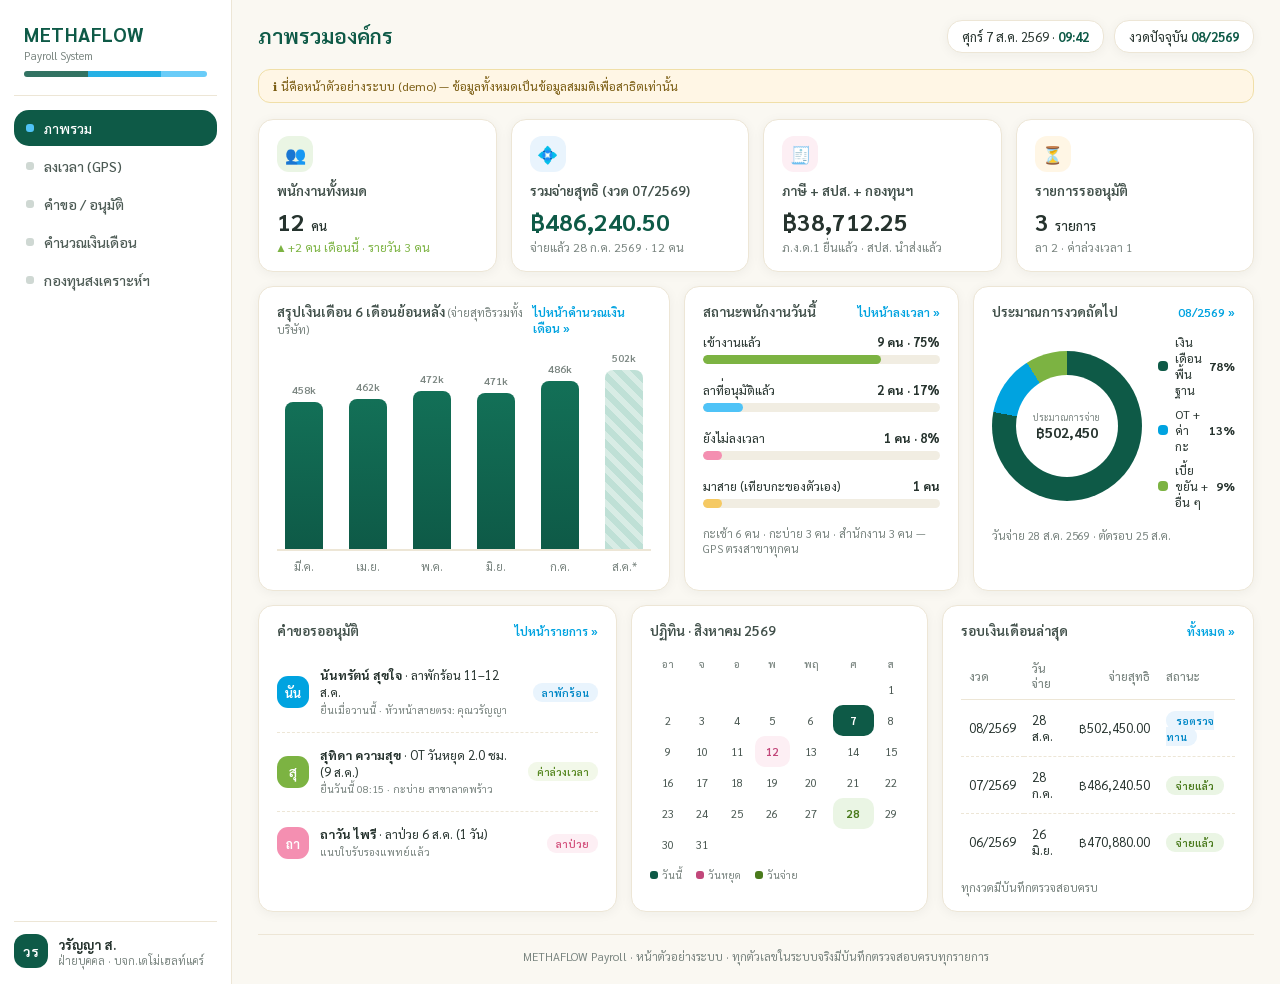
==== demo/index.html @ 71de3569 "Initial commit: website" ====
<!DOCTYPE html>
<html lang="th">
<head>
<meta charset="UTF-8">
<meta name="viewport" content="width=device-width, initial-scale=1">
<title>METHAFLOW — ภาพรวมองค์กร</title>
<meta name="robots" content="noindex">
<link rel="preconnect" href="https://fonts.googleapis.com">
<link rel="preconnect" href="https://fonts.gstatic.com" crossorigin>
<link href="https://fonts.googleapis.com/css2?family=Sarabun:wght@300;400;500;600;700&display=swap" rel="stylesheet">
<link rel="stylesheet" href="assets/app.css">
</head>
<body>
<div class="app">
    <aside class="side">
      <div class="logo"><b>METHAFLOW</b><span>Payroll System</span><div class="wave"></div></div>
      <nav class="menu">
        <a href="index.html" class="on"><span class="dot"></span>ภาพรวม</a>
        <a href="timeclock.html"><span class="dot"></span>ลงเวลา (GPS)</a>
        <a href="approvals.html"><span class="dot"></span>คำขอ / อนุมัติ</a>
        <a href="payroll.html"><span class="dot"></span>คำนวณเงินเดือน</a>
        <a href="ewf.html"><span class="dot"></span>กองทุนสงเคราะห์ฯ</a>
      </nav>
      <div class="me">
        <div class="av">วร</div>
        <div><b style="font-size:13px">วรัญญา ส.</b><small>ฝ่ายบุคคล · บจก.เดโม่เฮลท์แคร์</small></div>
      </div>
    </aside>
  <main class="main">
    <header class="top">
      <div><h1>ภาพรวมองค์กร</h1></div>
      <div class="right"><div class="chip">ศุกร์ 7 ส.ค. 2569 · <b>09:42</b></div><div class="chip">งวดปัจจุบัน <b>08/2569</b></div></div>
    </header>
    <div class="demo-note">ℹ️ นี่คือหน้าตัวอย่างระบบ (demo) — ข้อมูลทั้งหมดเป็นข้อมูลสมมติเพื่อสาธิตเท่านั้น</div>
    <section class="grid">
      <div class="card kpi"><div class="ico" style="background:#EAF5E4">👥</div><h3>พนักงานทั้งหมด</h3><div class="v">12 <span style="font-size:13px;font-weight:500">คน</span></div><div class="d up">▲ +2 คน เดือนนี้ · รายวัน 3 คน</div></div>
      <div class="card kpi"><div class="ico" style="background:#E9F4FD">💠</div><h3>รวมจ่ายสุทธิ (งวด 07/2569)</h3><div class="v" style="color:var(--green)">฿486,240.50</div><div class="d dim">จ่ายแล้ว 28 ก.ค. 2569 · 12 คน</div></div>
      <div class="card kpi"><div class="ico" style="background:#FDEFF4">🧾</div><h3>ภาษี + สปส. + กองทุนฯ</h3><div class="v">฿38,712.25</div><div class="d dim">ภ.ง.ด.1 ยื่นแล้ว · สปส. นำส่งแล้ว</div></div>
      <div class="card kpi"><div class="ico" style="background:#FFF6E5">⏳</div><h3>รายการรออนุมัติ</h3><div class="v">3 <span style="font-size:13px;font-weight:500">รายการ</span></div><div class="d dim">ลา 2 · ค่าล่วงเวลา 1</div></div>
    </section>

    <section class="row2">
      <div class="card">
        <div class="hd"><h3>สรุปเงินเดือน 6 เดือนย้อนหลัง <span class="sub">(จ่ายสุทธิรวมทั้งบริษัท)</span></h3><a href="payroll.html">ไปหน้าคำนวณเงินเดือน »</a></div>
        <div class="bars">
          <div class="bar"><span>458k</span><i style="height:74%"></i></div>
          <div class="bar"><span>462k</span><i style="height:76%"></i></div>
          <div class="bar"><span>472k</span><i style="height:80%"></i></div>
          <div class="bar"><span>471k</span><i style="height:79%"></i></div>
          <div class="bar"><span>486k</span><i style="height:85%"></i></div>
          <div class="bar est"><span>502k</span><i style="height:92%"></i></div>
        </div>
        <div class="xlab"><span>มี.ค.</span><span>เม.ย.</span><span>พ.ค.</span><span>มิ.ย.</span><span>ก.ค.</span><span>ส.ค.*</span></div>
      </div>
      <div class="card">
        <div class="hd"><h3>สถานะพนักงานวันนี้</h3><a href="timeclock.html">ไปหน้าลงเวลา »</a></div>
        <div class="stat"><div class="t"><span>เข้างานแล้ว</span><b>9 คน · 75%</b></div><div class="track"><i style="width:75%;background:var(--grass)"></i></div></div>
        <div class="stat"><div class="t"><span>ลาที่อนุมัติแล้ว</span><b>2 คน · 17%</b></div><div class="track"><i style="width:17%;background:var(--sky)"></i></div></div>
        <div class="stat"><div class="t"><span>ยังไม่ลงเวลา</span><b>1 คน · 8%</b></div><div class="track"><i style="width:8%;background:var(--pink)"></i></div></div>
        <div class="stat"><div class="t"><span>มาสาย (เทียบกะของตัวเอง)</span><b>1 คน</b></div><div class="track"><i style="width:8%;background:var(--gold)"></i></div></div>
        <p class="sub" style="margin-top:10px">กะเช้า 6 คน · กะบ่าย 3 คน · สำนักงาน 3 คน — GPS ตรงสาขาทุกคน</p>
      </div>
      <div class="card">
        <div class="hd"><h3>ประมาณการงวดถัดไป</h3><a href="payroll.html">08/2569 »</a></div>
        <div class="donutwrap">
          <div class="donut"><b><small>ประมาณการจ่าย</small>฿502,450</b></div>
          <ul class="lg">
            <li><span><i class="sw" style="background:var(--green)"></i>เงินเดือนพื้นฐาน</span><b>78%</b></li>
            <li><span><i class="sw" style="background:var(--blue)"></i>OT + ค่ากะ</span><b>13%</b></li>
            <li><span><i class="sw" style="background:var(--grass)"></i>เบี้ยขยัน + อื่น ๆ</span><b>9%</b></li>
          </ul>
        </div>
        <p class="sub" style="margin-top:10px">วันจ่าย 28 ส.ค. 2569 · ตัดรอบ 25 ส.ค.</p>
      </div>
    </section>

    <section class="row3">
      <div class="card">
        <div class="hd"><h3>คำขอรออนุมัติ</h3><a href="approvals.html">ไปหน้ารายการ »</a></div>
        <div class="req"><div class="av" style="background:var(--blue)">นัน</div><p><b>นันทรัตน์ สุขใจ</b> · ลาพักร้อน 11–12 ส.ค.<br><small>ยื่นเมื่อวานนี้ · หัวหน้าสายตรง: คุณวรัญญา</small></p><span class="tag leave">ลาพักร้อน</span></div>
        <div class="req"><div class="av" style="background:var(--grass)">สุ</div><p><b>สุทิดา ความสุข</b> · OT วันหยุด 2.0 ชม. (9 ส.ค.)<br><small>ยื่นวันนี้ 08:15 · กะบ่าย สาขาลาดพร้าว</small></p><span class="tag ot">ค่าล่วงเวลา</span></div>
        <div class="req"><div class="av" style="background:var(--pink)">ถา</div><p><b>ถาวัน ไพรี</b> · ลาป่วย 6 ส.ค. (1 วัน)<br><small>แนบใบรับรองแพทย์แล้ว</small></p><span class="tag sick">ลาป่วย</span></div>
      </div>
      <div class="card">
        <div class="hd"><h3>ปฏิทิน · สิงหาคม 2569</h3></div>
        <table class="cal">
          <tr><th>อา</th><th>จ</th><th>อ</th><th>พ</th><th>พฤ</th><th>ศ</th><th>ส</th></tr>
          <tr><td></td><td></td><td></td><td></td><td></td><td></td><td>1</td></tr>
          <tr><td>2</td><td>3</td><td>4</td><td>5</td><td>6</td><td class="today">7</td><td>8</td></tr>
          <tr><td>9</td><td>10</td><td>11</td><td class="hol">12</td><td>13</td><td>14</td><td>15</td></tr>
          <tr><td>16</td><td>17</td><td>18</td><td>19</td><td>20</td><td>21</td><td>22</td></tr>
          <tr><td>23</td><td>24</td><td>25</td><td>26</td><td>27</td><td class="pay">28</td><td>29</td></tr>
          <tr><td>30</td><td>31</td><td></td><td></td><td></td><td></td><td></td></tr>
        </table>
        <div class="keys"><span><i style="background:var(--green)"></i>วันนี้</span><span><i style="background:#c2477a"></i>วันหยุด</span><span><i style="background:#4a7a1c"></i>วันจ่าย</span></div>
      </div>
      <div class="card">
        <div class="hd"><h3>รอบเงินเดือนล่าสุด</h3><a href="payroll.html">ทั้งหมด »</a></div>
        <table class="tbl">
          <tr><th>งวด</th><th>วันจ่าย</th><th class="num">จ่ายสุทธิ</th><th>สถานะ</th></tr>
          <tr><td>08/2569</td><td>28 ส.ค.</td><td class="num">฿502,450.00</td><td><span class="bdg rev">รอตรวจทาน</span></td></tr>
          <tr><td>07/2569</td><td>28 ก.ค.</td><td class="num">฿486,240.50</td><td><span class="bdg paid">จ่ายแล้ว</span></td></tr>
          <tr><td>06/2569</td><td>26 มิ.ย.</td><td class="num">฿470,880.00</td><td><span class="bdg paid">จ่ายแล้ว</span></td></tr>
        </table>
        <p class="sub" style="margin-top:10px">ทุกงวดมีบันทึกตรวจสอบครบ</p>
      </div>
    </section>
    <div class="foot">METHAFLOW Payroll · หน้าตัวอย่างระบบ · ทุกตัวเลขในระบบจริงมีบันทึกตรวจสอบครบทุกรายการ</div>
  </main>
</div>
</body>
</html>
---- demo/assets/app.css ----
:root{
  --bg:#FAF8F2;--green:#0E5A47;--green2:#137057;--blue:#00A3E0;
  --grass:#7CB342;--sky:#4FC3F7;--pink:#F48FB1;--line:#EDE6D6;
  --ink:#26332E;--mut:#7A8580;--gold:#F5C963;
}
*{margin:0;padding:0;box-sizing:border-box}
body{background:var(--bg);font-family:'Sarabun',system-ui,sans-serif;color:var(--ink);font-size:14px}
a{color:inherit;text-decoration:none}
.app{display:flex;min-height:100vh}

/* Sidebar */
.side{width:232px;background:#fff;border-right:1px solid var(--line);display:flex;flex-direction:column;padding:22px 14px 16px;flex-shrink:0}
.logo{padding:0 10px 18px;border-bottom:1px solid var(--line);margin-bottom:14px}
.logo b{font-weight:700;font-size:19px;color:var(--green);letter-spacing:.5px}
.logo span{display:block;font-size:11px;color:var(--mut);margin-top:2px}
.logo .wave{height:6px;margin-top:8px;border-radius:6px;background:linear-gradient(90deg,var(--green) 0 35%,var(--blue) 35% 75%,var(--sky) 75%);opacity:.85}
.menu{list-style:none;flex:1}
.menu a{display:flex;align-items:center;gap:10px;padding:9px 12px;border-radius:15px;color:#4c5a54;margin-bottom:2px;font-weight:500;transition:background .2s}
.menu a:hover{background:#f9f9f9}
.menu a .dot{width:8px;height:8px;border-radius:3px;background:#cfd8d3;flex:none}
.menu a.on{background:var(--green);color:#fff}
.menu a.on .dot{background:var(--sky)}
.me{border-top:1px solid var(--line);padding-top:12px;display:flex;gap:10px;align-items:center}
.me .av{width:34px;height:34px;border-radius:12px;background:var(--green);color:#fff;display:flex;align-items:center;justify-content:center;font-weight:600}
.me small{color:var(--mut);display:block;font-size:11px}

/* Main */
.main{flex:1;padding:20px 26px;overflow-y:auto}
.top{display:flex;align-items:center;justify-content:space-between;margin-bottom:16px;flex-wrap:wrap;gap:10px}
.top h1{font-size:21px;font-weight:600;color:var(--green);margin-bottom:2px}
.top p{color:var(--mut);font-size:13px}
.top .right{display:flex;gap:10px;align-items:center;flex-wrap:wrap}
.chip{background:#fff;border:1px solid var(--line);border-radius:15px;padding:7px 14px;font-size:13px;box-shadow:0 2px 12px rgba(20,40,30,.05)}
.chip b{color:var(--green)}
.demo-note{background:#FFF6E5;border:1px solid #F0DFA8;color:#7a5c12;border-radius:12px;padding:8px 14px;font-size:12px;margin-bottom:16px}

/* Cards + grid */
.grid{display:grid;grid-template-columns:repeat(4,1fr);gap:14px}
.card{background:#fff;border:1px solid var(--line);border-radius:15px;box-shadow:0 2px 12px rgba(20,40,30,.05);padding:16px 18px}
.card h3{font-size:13.5px;font-weight:600;color:#41504a;margin-bottom:2px}
.card .sub{font-size:11.5px;color:var(--mut);font-weight:400}
.kpi .ico{width:36px;height:36px;border-radius:12px;display:flex;align-items:center;justify-content:center;font-size:17px;margin-bottom:10px}
.kpi .v{font-size:24px;font-weight:700;margin:6px 0 2px}
.kpi .d{font-size:12px}
.up{color:var(--grass)}.dim{color:var(--mut)}
.hd{display:flex;justify-content:space-between;align-items:baseline;margin-bottom:12px}
.hd a{color:var(--blue);font-size:12px;font-weight:600}
.hd a:hover{text-decoration:underline}
.row2{display:grid;grid-template-columns:1.5fr 1fr 1fr;gap:14px;margin-top:14px}
.row3{display:grid;grid-template-columns:1.15fr .95fr 1fr;gap:14px;margin-top:14px}

/* bars */
.bars{display:flex;align-items:flex-end;gap:26px;height:200px;padding:0 8px;border-bottom:2px solid var(--line)}
.bar{flex:1;display:flex;flex-direction:column;align-items:center;gap:6px;height:100%;justify-content:flex-end}
.bar i{display:block;width:100%;max-width:44px;border-radius:8px 8px 0 0;background:linear-gradient(180deg,var(--green2),var(--green))}
.bar.est i{background:repeating-linear-gradient(45deg,#bfe0d6 0 6px,#d8ece5 6px 12px)}
.bar span{font-size:10.5px;color:var(--mut);font-weight:600}
.xlab{display:flex;gap:26px;padding:8px 8px 0}
.xlab span{flex:1;text-align:center;font-size:11.5px;color:var(--mut)}

/* status bars */
.stat{margin-bottom:18px}
.stat .t{display:flex;justify-content:space-between;font-size:12.5px;margin-bottom:5px}
.track{height:9px;border-radius:6px;background:#F1EDE2;overflow:hidden}
.track i{display:block;height:100%;border-radius:6px}

/* donut */
.donutwrap{display:flex;gap:16px;align-items:center}
.donut{width:150px;height:150px;border-radius:50%;flex:none;position:relative;background:conic-gradient(var(--green) 0 78%,var(--blue) 78% 91%,var(--grass) 91% 100%)}
.donut::after{content:"";position:absolute;inset:24px;border-radius:50%;background:#fff}
.donut b{position:absolute;inset:0;display:flex;flex-direction:column;align-items:center;justify-content:center;z-index:1;font-size:14px;font-weight:700}
.donut b small{font-size:9.5px;color:var(--mut);font-weight:400}
.lg{list-style:none;font-size:12px;flex:1}
.lg li{display:flex;align-items:center;gap:7px;margin-bottom:8px;justify-content:space-between}
.lg li>span{display:flex;align-items:center;gap:7px}
.lg .sw{width:10px;height:10px;border-radius:4px;flex:none}

/* requests */
.req{display:flex;gap:11px;align-items:center;padding:14px 0;border-bottom:1px dashed var(--line)}
.req:last-child{border:none;padding-bottom:0}
.req .av{width:32px;height:32px;border-radius:11px;color:#fff;display:flex;align-items:center;justify-content:center;font-weight:600;font-size:13px;flex:none}
.req p{font-size:12.5px;line-height:1.35;flex:1}
.req small{color:var(--mut)}
.tag{font-size:10.5px;padding:3px 9px;border-radius:9px;font-weight:600;white-space:nowrap}
.tag.leave{background:#E9F4FD;color:#0288c7}.tag.ot{background:#F2F8E9;color:#5a8a25}.tag.sick{background:#FDEFF4;color:#d4547f}
.btn{border:none;border-radius:11px;padding:6px 14px;font-family:inherit;font-size:12px;font-weight:600;cursor:pointer}
.btn.ok{background:var(--green);color:#fff}
.btn.no{background:#fff;border:1px solid var(--line);color:var(--mut)}

/* calendar */
.cal{width:100%;border-collapse:collapse;text-align:center;font-size:11.5px}
.cal th{color:var(--mut);font-weight:500;padding:4px 0;font-size:10.5px}
.cal td{padding:8px 0;color:#4c5a54}
.cal .today{background:var(--green);color:#fff;border-radius:10px;font-weight:700}
.cal .pay{background:#EAF5E4;color:#4a7a1c;border-radius:10px;font-weight:700}
.cal .hol{background:#FDEFF4;color:#c2477a;border-radius:10px;font-weight:600}
.keys{display:flex;gap:14px;margin-top:8px;font-size:10.5px;color:var(--mut)}
.keys i{width:8px;height:8px;border-radius:3px;display:inline-block;margin-right:4px}

/* table */
.tbl{width:100%;border-collapse:collapse;font-size:12.5px}
.tbl th{text-align:left;color:var(--mut);font-weight:500;font-size:11.5px;padding:8px;border-bottom:1px solid var(--line)}
.tbl td{padding:12px 8px;border-bottom:1px dashed var(--line)}
.tbl tr:last-child td{border:none}
.tbl .num{text-align:right;font-variant-numeric:tabular-nums}
.bdg{font-size:10.5px;padding:3px 10px;border-radius:9px;font-weight:600}
.bdg.paid{background:#EAF5E4;color:#4a7a1c}.bdg.rev{background:#E9F4FD;color:#0288c7}.bdg.new{background:#FFF6E5;color:#9a7414}
.pill{display:inline-block;font-size:10.5px;padding:2px 8px;border-radius:8px;background:#EAF5E4;color:#4a7a1c;font-weight:600}
.pill.b{background:#E9F4FD;color:#0288c7}

/* geo/time */
.emp{display:flex;align-items:center;gap:11px;padding:12px 0;border-bottom:1px dashed var(--line)}
.emp:last-child{border:none}
.emp .av{width:34px;height:34px;border-radius:11px;background:var(--green);color:#fff;display:flex;align-items:center;justify-content:center;font-weight:600;font-size:13px;flex:none}
.emp .who{flex:1}
.emp .who small{color:var(--mut);font-size:11px}
.dotm{width:8px;height:8px;border-radius:50%;display:inline-block;margin-right:5px}

.foot{margin-top:22px;padding-top:14px;border-top:1px solid var(--line);color:var(--mut);font-size:11.5px;text-align:center}

@media(max-width:1100px){.grid{grid-template-columns:repeat(2,1fr)}.row2,.row3{grid-template-columns:1fr}}
@media(max-width:720px){.side{display:none}}
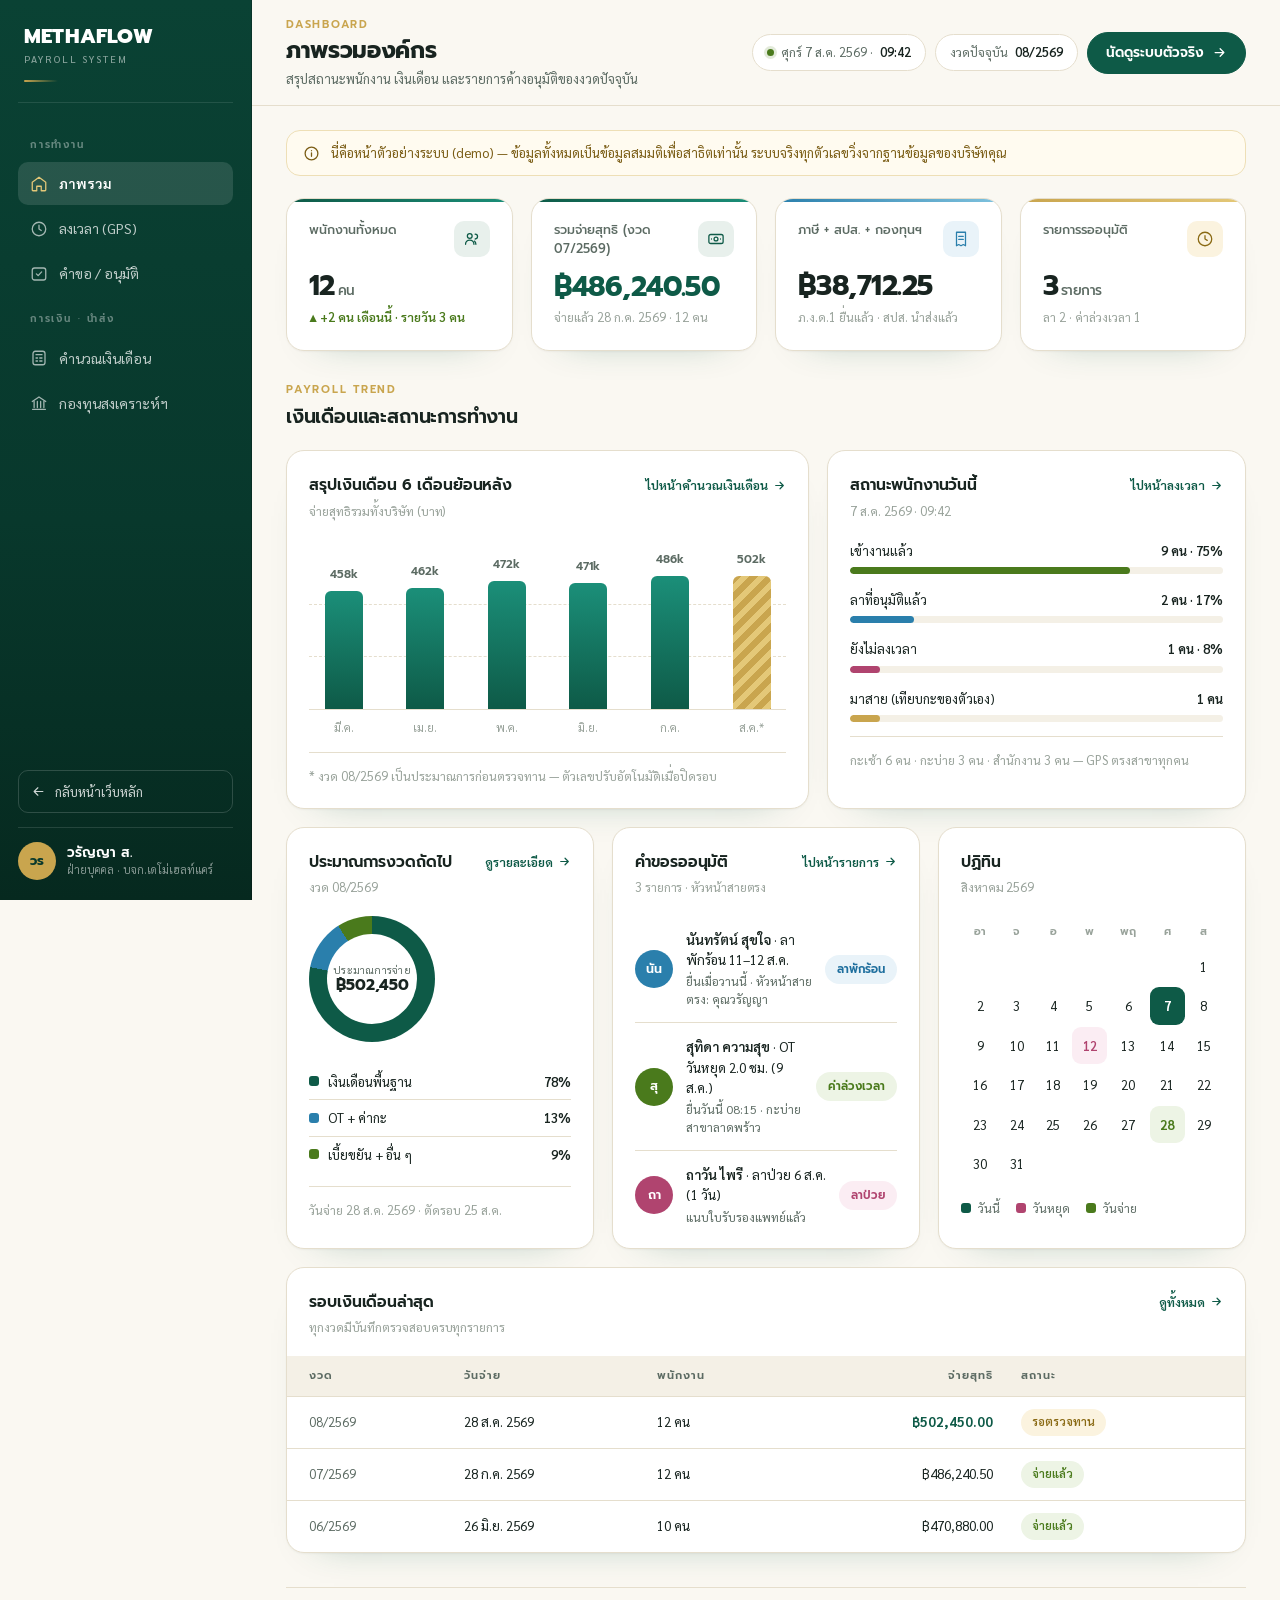
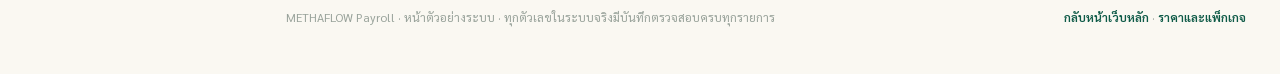
==== commit 0ccfc494: "fix mobile nav and demo css" ====
--- a/demo/index.html
+++ b/demo/index.html
@@ -5,108 +5,207 @@
 <meta name="viewport" content="width=device-width, initial-scale=1">
 <title>METHAFLOW — ภาพรวมองค์กร</title>
 <meta name="robots" content="noindex">
-<link rel="preconnect" href="https://fonts.googleapis.com">
-<link rel="preconnect" href="https://fonts.gstatic.com" crossorigin>
-<link href="https://fonts.googleapis.com/css2?family=Sarabun:wght@300;400;500;600;700&display=swap" rel="stylesheet">
+<meta name="theme-color" content="#08382C">
+
+
 <link rel="stylesheet" href="assets/app.css">
 </head>
 <body>
 <div class="app">
-    <aside class="side">
-      <div class="logo"><b>METHAFLOW</b><span>Payroll System</span><div class="wave"></div></div>
-      <nav class="menu">
-        <a href="index.html" class="on"><span class="dot"></span>ภาพรวม</a>
-        <a href="timeclock.html"><span class="dot"></span>ลงเวลา (GPS)</a>
-        <a href="approvals.html"><span class="dot"></span>คำขอ / อนุมัติ</a>
-        <a href="payroll.html"><span class="dot"></span>คำนวณเงินเดือน</a>
-        <a href="ewf.html"><span class="dot"></span>กองทุนสงเคราะห์ฯ</a>
-      </nav>
+
+  <!-- ===== sidebar ===== -->
+  <aside class="side">
+    <a class="logo" href="../index.html"><b>METHAFLOW</b><span>Payroll System</span><div class="wave"></div></a>
+    <nav class="menu">
+      <div class="grp">การทำงาน</div>
+      <a href="index.html" class="on" aria-current="page">
+        <svg viewBox="0 0 24 24"><path d="M3 9.6 12 3l9 6.6V20a1 1 0 0 1-1 1h-5v-6H9v6H4a1 1 0 0 1-1-1z"/></svg>ภาพรวม</a>
+      <a href="timeclock.html">
+        <svg viewBox="0 0 24 24"><circle cx="12" cy="12" r="9"/><path d="M12 7v5l3 2"/></svg>ลงเวลา (GPS)</a>
+      <a href="approvals.html">
+        <svg viewBox="0 0 24 24"><rect x="3" y="4" width="18" height="16" rx="3"/><path d="M8.5 11.8l2.4 2.4 4.6-5"/></svg>คำขอ / อนุมัติ</a>
+      <div class="grp">การเงิน · นำส่ง</div>
+      <a href="payroll.html">
+        <svg viewBox="0 0 24 24"><rect x="4" y="3" width="16" height="18" rx="3"/><path d="M8 7.5h8M8 12h2m3 0h3M8 16h2m3 0h3"/></svg>คำนวณเงินเดือน</a>
+      <a href="ewf.html">
+        <svg viewBox="0 0 24 24"><path d="M3 10 12 4l9 6"/><path d="M5.5 10v8m4.3-8v8m4.4-8v8m4.3-8v8"/><path d="M3.5 20.5h17"/></svg>กองทุนสงเคราะห์ฯ</a>
+    </nav>
+    <div class="side-foot">
+      <a class="back" href="../index.html">
+        <svg viewBox="0 0 24 24"><path d="M19 12H5M11 6l-6 6 6 6"/></svg><span>กลับหน้าเว็บหลัก</span></a>
       <div class="me">
         <div class="av">วร</div>
-        <div><b style="font-size:13px">วรัญญา ส.</b><small>ฝ่ายบุคคล · บจก.เดโม่เฮลท์แคร์</small></div>
-      </div>
-    </aside>
-  <main class="main">
+        <div class="who"><b>วรัญญา ส.</b><small>ฝ่ายบุคคล · บจก.เดโม่เฮลท์แคร์</small></div>
+      </div>
+    </div>
+  </aside>
+
+  <!-- ===== main ===== -->
+  <div class="main">
     <header class="top">
-      <div><h1>ภาพรวมองค์กร</h1></div>
-      <div class="right"><div class="chip">ศุกร์ 7 ส.ค. 2569 · <b>09:42</b></div><div class="chip">งวดปัจจุบัน <b>08/2569</b></div></div>
+      <div class="top-in">
+        <div>
+          <div class="crumb">Dashboard</div>
+          <h1>ภาพรวมองค์กร</h1>
+          <p class="lede">สรุปสถานะพนักงาน เงินเดือน และรายการค้างอนุมัติของงวดปัจจุบัน</p>
+        </div>
+        <div class="right">
+          <div class="chip"><span class="live"></span>ศุกร์ 7 ส.ค. 2569 · <b>09:42</b></div>
+          <div class="chip">งวดปัจจุบัน <b>08/2569</b></div>
+          <a class="btn-cta" href="https://cal.com/methaflow/30min" target="_blank" rel="noopener">
+            นัดดูระบบตัวจริง<svg viewBox="0 0 24 24"><path d="M5 12h14M13 6l6 6-6 6"/></svg></a>
+        </div>
+      </div>
     </header>
-    <div class="demo-note">ℹ️ นี่คือหน้าตัวอย่างระบบ (demo) — ข้อมูลทั้งหมดเป็นข้อมูลสมมติเพื่อสาธิตเท่านั้น</div>
-    <section class="grid">
-      <div class="card kpi"><div class="ico" style="background:#EAF5E4">👥</div><h3>พนักงานทั้งหมด</h3><div class="v">12 <span style="font-size:13px;font-weight:500">คน</span></div><div class="d up">▲ +2 คน เดือนนี้ · รายวัน 3 คน</div></div>
-      <div class="card kpi"><div class="ico" style="background:#E9F4FD">💠</div><h3>รวมจ่ายสุทธิ (งวด 07/2569)</h3><div class="v" style="color:var(--green)">฿486,240.50</div><div class="d dim">จ่ายแล้ว 28 ก.ค. 2569 · 12 คน</div></div>
-      <div class="card kpi"><div class="ico" style="background:#FDEFF4">🧾</div><h3>ภาษี + สปส. + กองทุนฯ</h3><div class="v">฿38,712.25</div><div class="d dim">ภ.ง.ด.1 ยื่นแล้ว · สปส. นำส่งแล้ว</div></div>
-      <div class="card kpi"><div class="ico" style="background:#FFF6E5">⏳</div><h3>รายการรออนุมัติ</h3><div class="v">3 <span style="font-size:13px;font-weight:500">รายการ</span></div><div class="d dim">ลา 2 · ค่าล่วงเวลา 1</div></div>
-    </section>
-
-    <section class="row2">
-      <div class="card">
-        <div class="hd"><h3>สรุปเงินเดือน 6 เดือนย้อนหลัง <span class="sub">(จ่ายสุทธิรวมทั้งบริษัท)</span></h3><a href="payroll.html">ไปหน้าคำนวณเงินเดือน »</a></div>
-        <div class="bars">
-          <div class="bar"><span>458k</span><i style="height:74%"></i></div>
-          <div class="bar"><span>462k</span><i style="height:76%"></i></div>
-          <div class="bar"><span>472k</span><i style="height:80%"></i></div>
-          <div class="bar"><span>471k</span><i style="height:79%"></i></div>
-          <div class="bar"><span>486k</span><i style="height:85%"></i></div>
-          <div class="bar est"><span>502k</span><i style="height:92%"></i></div>
-        </div>
-        <div class="xlab"><span>มี.ค.</span><span>เม.ย.</span><span>พ.ค.</span><span>มิ.ย.</span><span>ก.ค.</span><span>ส.ค.*</span></div>
-      </div>
-      <div class="card">
-        <div class="hd"><h3>สถานะพนักงานวันนี้</h3><a href="timeclock.html">ไปหน้าลงเวลา »</a></div>
-        <div class="stat"><div class="t"><span>เข้างานแล้ว</span><b>9 คน · 75%</b></div><div class="track"><i style="width:75%;background:var(--grass)"></i></div></div>
-        <div class="stat"><div class="t"><span>ลาที่อนุมัติแล้ว</span><b>2 คน · 17%</b></div><div class="track"><i style="width:17%;background:var(--sky)"></i></div></div>
-        <div class="stat"><div class="t"><span>ยังไม่ลงเวลา</span><b>1 คน · 8%</b></div><div class="track"><i style="width:8%;background:var(--pink)"></i></div></div>
-        <div class="stat"><div class="t"><span>มาสาย (เทียบกะของตัวเอง)</span><b>1 คน</b></div><div class="track"><i style="width:8%;background:var(--gold)"></i></div></div>
-        <p class="sub" style="margin-top:10px">กะเช้า 6 คน · กะบ่าย 3 คน · สำนักงาน 3 คน — GPS ตรงสาขาทุกคน</p>
-      </div>
-      <div class="card">
-        <div class="hd"><h3>ประมาณการงวดถัดไป</h3><a href="payroll.html">08/2569 »</a></div>
-        <div class="donutwrap">
-          <div class="donut"><b><small>ประมาณการจ่าย</small>฿502,450</b></div>
-          <ul class="lg">
-            <li><span><i class="sw" style="background:var(--green)"></i>เงินเดือนพื้นฐาน</span><b>78%</b></li>
-            <li><span><i class="sw" style="background:var(--blue)"></i>OT + ค่ากะ</span><b>13%</b></li>
-            <li><span><i class="sw" style="background:var(--grass)"></i>เบี้ยขยัน + อื่น ๆ</span><b>9%</b></li>
-          </ul>
-        </div>
-        <p class="sub" style="margin-top:10px">วันจ่าย 28 ส.ค. 2569 · ตัดรอบ 25 ส.ค.</p>
-      </div>
-    </section>
-
-    <section class="row3">
-      <div class="card">
-        <div class="hd"><h3>คำขอรออนุมัติ</h3><a href="approvals.html">ไปหน้ารายการ »</a></div>
-        <div class="req"><div class="av" style="background:var(--blue)">นัน</div><p><b>นันทรัตน์ สุขใจ</b> · ลาพักร้อน 11–12 ส.ค.<br><small>ยื่นเมื่อวานนี้ · หัวหน้าสายตรง: คุณวรัญญา</small></p><span class="tag leave">ลาพักร้อน</span></div>
-        <div class="req"><div class="av" style="background:var(--grass)">สุ</div><p><b>สุทิดา ความสุข</b> · OT วันหยุด 2.0 ชม. (9 ส.ค.)<br><small>ยื่นวันนี้ 08:15 · กะบ่าย สาขาลาดพร้าว</small></p><span class="tag ot">ค่าล่วงเวลา</span></div>
-        <div class="req"><div class="av" style="background:var(--pink)">ถา</div><p><b>ถาวัน ไพรี</b> · ลาป่วย 6 ส.ค. (1 วัน)<br><small>แนบใบรับรองแพทย์แล้ว</small></p><span class="tag sick">ลาป่วย</span></div>
-      </div>
-      <div class="card">
-        <div class="hd"><h3>ปฏิทิน · สิงหาคม 2569</h3></div>
-        <table class="cal">
-          <tr><th>อา</th><th>จ</th><th>อ</th><th>พ</th><th>พฤ</th><th>ศ</th><th>ส</th></tr>
-          <tr><td></td><td></td><td></td><td></td><td></td><td></td><td>1</td></tr>
-          <tr><td>2</td><td>3</td><td>4</td><td>5</td><td>6</td><td class="today">7</td><td>8</td></tr>
-          <tr><td>9</td><td>10</td><td>11</td><td class="hol">12</td><td>13</td><td>14</td><td>15</td></tr>
-          <tr><td>16</td><td>17</td><td>18</td><td>19</td><td>20</td><td>21</td><td>22</td></tr>
-          <tr><td>23</td><td>24</td><td>25</td><td>26</td><td>27</td><td class="pay">28</td><td>29</td></tr>
-          <tr><td>30</td><td>31</td><td></td><td></td><td></td><td></td><td></td></tr>
-        </table>
-        <div class="keys"><span><i style="background:var(--green)"></i>วันนี้</span><span><i style="background:#c2477a"></i>วันหยุด</span><span><i style="background:#4a7a1c"></i>วันจ่าย</span></div>
-      </div>
-      <div class="card">
-        <div class="hd"><h3>รอบเงินเดือนล่าสุด</h3><a href="payroll.html">ทั้งหมด »</a></div>
-        <table class="tbl">
-          <tr><th>งวด</th><th>วันจ่าย</th><th class="num">จ่ายสุทธิ</th><th>สถานะ</th></tr>
-          <tr><td>08/2569</td><td>28 ส.ค.</td><td class="num">฿502,450.00</td><td><span class="bdg rev">รอตรวจทาน</span></td></tr>
-          <tr><td>07/2569</td><td>28 ก.ค.</td><td class="num">฿486,240.50</td><td><span class="bdg paid">จ่ายแล้ว</span></td></tr>
-          <tr><td>06/2569</td><td>26 มิ.ย.</td><td class="num">฿470,880.00</td><td><span class="bdg paid">จ่ายแล้ว</span></td></tr>
-        </table>
-        <p class="sub" style="margin-top:10px">ทุกงวดมีบันทึกตรวจสอบครบ</p>
-      </div>
-    </section>
-    <div class="foot">METHAFLOW Payroll · หน้าตัวอย่างระบบ · ทุกตัวเลขในระบบจริงมีบันทึกตรวจสอบครบทุกรายการ</div>
-  </main>
+
+    <div class="wrap">
+      <div class="demo-note">
+        <svg viewBox="0 0 24 24"><circle cx="12" cy="12" r="9"/><path d="M12 11v5M12 8h.01"/></svg>
+        <span>นี่คือหน้าตัวอย่างระบบ (demo) — ข้อมูลทั้งหมดเป็นข้อมูลสมมติเพื่อสาธิตเท่านั้น ระบบจริงทุกตัวเลขวิ่งจากฐานข้อมูลของบริษัทคุณ</span>
+      </div>
+
+      <section class="grid">
+        <div class="card kpi k-green">
+          <div class="k-top"><h3>พนักงานทั้งหมด</h3>
+            <div class="ico"><svg viewBox="0 0 24 24"><circle cx="9" cy="8" r="3.2"/><path d="M3.4 19a5.6 5.6 0 0 1 11.2 0"/><path d="M16.2 5.6a3.2 3.2 0 0 1 0 6.4M17.2 19a5.7 5.7 0 0 0-1.9-4.2"/></svg></div>
+          </div>
+          <div class="v">12<u>คน</u></div>
+          <div class="d up">▲ +2 คน เดือนนี้ · รายวัน 3 คน</div>
+        </div>
+        <div class="card kpi k-green">
+          <div class="k-top"><h3>รวมจ่ายสุทธิ (งวด 07/2569)</h3>
+            <div class="ico"><svg viewBox="0 0 24 24"><rect x="2.5" y="6" width="19" height="12" rx="2.5"/><circle cx="12" cy="12" r="2.6"/><path d="M6 12h.01M18 12h.01"/></svg></div>
+          </div>
+          <div class="v" style="color:var(--green)">฿486,240.50</div>
+          <div class="d dim">จ่ายแล้ว 28 ก.ค. 2569 · 12 คน</div>
+        </div>
+        <div class="card kpi k-sky">
+          <div class="k-top"><h3>ภาษี + สปส. + กองทุนฯ</h3>
+            <div class="ico i-sky"><svg viewBox="0 0 24 24"><path d="M6 3h12v18l-3-1.6L12 21l-3-1.6L6 21z"/><path d="M9 8.5h6M9 12.5h6"/></svg></div>
+          </div>
+          <div class="v">฿38,712.25</div>
+          <div class="d dim">ภ.ง.ด.1 ยื่นแล้ว · สปส. นำส่งแล้ว</div>
+        </div>
+        <div class="card kpi k-gold">
+          <div class="k-top"><h3>รายการรออนุมัติ</h3>
+            <div class="ico i-gold"><svg viewBox="0 0 24 24"><circle cx="12" cy="12" r="9"/><path d="M12 7.5V12l3 1.8"/></svg></div>
+          </div>
+          <div class="v">3<u>รายการ</u></div>
+          <div class="d dim">ลา 2 · ค่าล่วงเวลา 1</div>
+        </div>
+      </section>
+
+      <div class="sec-hd">
+        <div class="eyebrow">Payroll trend</div>
+        <h2>เงินเดือนและสถานะการทำงาน</h2>
+      </div>
+
+      <section class="row2">
+        <div class="card">
+          <div class="hd">
+            <h3>สรุปเงินเดือน 6 เดือนย้อนหลัง<span class="sub">จ่ายสุทธิรวมทั้งบริษัท (บาท)</span></h3>
+            <a href="payroll.html">ไปหน้าคำนวณเงินเดือน<svg viewBox="0 0 24 24"><path d="M5 12h14M13 6l6 6-6 6"/></svg></a>
+          </div>
+          <div class="bars">
+            <div class="bar"><span>458k</span><i style="height:74%"></i></div>
+            <div class="bar"><span>462k</span><i style="height:76%"></i></div>
+            <div class="bar"><span>472k</span><i style="height:80%"></i></div>
+            <div class="bar"><span>471k</span><i style="height:79%"></i></div>
+            <div class="bar"><span>486k</span><i style="height:85%"></i></div>
+            <div class="bar est"><span>502k</span><i style="height:92%"></i></div>
+          </div>
+          <div class="xlab"><span>มี.ค.</span><span>เม.ย.</span><span>พ.ค.</span><span>มิ.ย.</span><span>ก.ค.</span><span>ส.ค.*</span></div>
+          <p class="note">* งวด 08/2569 เป็นประมาณการก่อนตรวจทาน — ตัวเลขปรับอัตโนมัติเมื่อปิดรอบ</p>
+        </div>
+
+        <div class="card">
+          <div class="hd">
+            <h3>สถานะพนักงานวันนี้<span class="sub">7 ส.ค. 2569 · 09:42</span></h3>
+            <a href="timeclock.html">ไปหน้าลงเวลา<svg viewBox="0 0 24 24"><path d="M5 12h14M13 6l6 6-6 6"/></svg></a>
+          </div>
+          <div class="stat"><div class="t"><span>เข้างานแล้ว</span><b>9 คน · 75%</b></div><div class="track"><i style="width:75%;background:var(--grass)"></i></div></div>
+          <div class="stat"><div class="t"><span>ลาที่อนุมัติแล้ว</span><b>2 คน · 17%</b></div><div class="track"><i style="width:17%;background:var(--sky)"></i></div></div>
+          <div class="stat"><div class="t"><span>ยังไม่ลงเวลา</span><b>1 คน · 8%</b></div><div class="track"><i style="width:8%;background:var(--plum)"></i></div></div>
+          <div class="stat"><div class="t"><span>มาสาย (เทียบกะของตัวเอง)</span><b>1 คน</b></div><div class="track"><i style="width:8%;background:var(--gold)"></i></div></div>
+          <p class="note">กะเช้า 6 คน · กะบ่าย 3 คน · สำนักงาน 3 คน — GPS ตรงสาขาทุกคน</p>
+        </div>
+      </section>
+
+      <section class="row3">
+        <div class="card">
+          <div class="hd">
+            <h3>ประมาณการงวดถัดไป<span class="sub">งวด 08/2569</span></h3>
+            <a href="payroll.html">ดูรายละเอียด<svg viewBox="0 0 24 24"><path d="M5 12h14M13 6l6 6-6 6"/></svg></a>
+          </div>
+          <div class="donutwrap">
+            <div class="donut"><b><small>ประมาณการจ่าย</small>฿502,450</b></div>
+            <ul class="lg">
+              <li><span><i class="sw" style="background:var(--green)"></i>เงินเดือนพื้นฐาน</span><b>78%</b></li>
+              <li><span><i class="sw" style="background:var(--sky)"></i>OT + ค่ากะ</span><b>13%</b></li>
+              <li><span><i class="sw" style="background:var(--grass)"></i>เบี้ยขยัน + อื่น ๆ</span><b>9%</b></li>
+            </ul>
+          </div>
+          <p class="note">วันจ่าย 28 ส.ค. 2569 · ตัดรอบ 25 ส.ค.</p>
+        </div>
+
+        <div class="card">
+          <div class="hd">
+            <h3>คำขอรออนุมัติ<span class="sub">3 รายการ · หัวหน้าสายตรง</span></h3>
+            <a href="approvals.html">ไปหน้ารายการ<svg viewBox="0 0 24 24"><path d="M5 12h14M13 6l6 6-6 6"/></svg></a>
+          </div>
+          <div class="req"><div class="av" style="background:var(--sky)">นัน</div>
+            <p><b>นันทรัตน์ สุขใจ</b> · ลาพักร้อน 11–12 ส.ค.<small>ยื่นเมื่อวานนี้ · หัวหน้าสายตรง: คุณวรัญญา</small></p>
+            <span class="tag leave">ลาพักร้อน</span></div>
+          <div class="req"><div class="av" style="background:var(--grass)">สุ</div>
+            <p><b>สุทิดา ความสุข</b> · OT วันหยุด 2.0 ชม. (9 ส.ค.)<small>ยื่นวันนี้ 08:15 · กะบ่าย สาขาลาดพร้าว</small></p>
+            <span class="tag ot">ค่าล่วงเวลา</span></div>
+          <div class="req"><div class="av" style="background:var(--plum)">ถา</div>
+            <p><b>ถาวัน ไพรี</b> · ลาป่วย 6 ส.ค. (1 วัน)<small>แนบใบรับรองแพทย์แล้ว</small></p>
+            <span class="tag sick">ลาป่วย</span></div>
+        </div>
+
+        <div class="card">
+          <div class="hd"><h3>ปฏิทิน<span class="sub">สิงหาคม 2569</span></h3></div>
+          <table class="cal">
+            <thead><tr><th>อา</th><th>จ</th><th>อ</th><th>พ</th><th>พฤ</th><th>ศ</th><th>ส</th></tr></thead>
+            <tbody>
+              <tr><td></td><td></td><td></td><td></td><td></td><td></td><td>1</td></tr>
+              <tr><td>2</td><td>3</td><td>4</td><td>5</td><td>6</td><td class="today">7</td><td>8</td></tr>
+              <tr><td>9</td><td>10</td><td>11</td><td class="hol">12</td><td>13</td><td>14</td><td>15</td></tr>
+              <tr><td>16</td><td>17</td><td>18</td><td>19</td><td>20</td><td>21</td><td>22</td></tr>
+              <tr><td>23</td><td>24</td><td>25</td><td>26</td><td>27</td><td class="pay">28</td><td>29</td></tr>
+              <tr><td>30</td><td>31</td><td></td><td></td><td></td><td></td><td></td></tr>
+            </tbody>
+          </table>
+          <div class="keys"><span><i style="background:var(--green)"></i>วันนี้</span><span><i style="background:var(--plum)"></i>วันหยุด</span><span><i style="background:var(--grass)"></i>วันจ่าย</span></div>
+        </div>
+      </section>
+
+      <section class="row2" style="grid-template-columns:1fr">
+        <div class="card">
+          <div class="hd">
+            <h3>รอบเงินเดือนล่าสุด<span class="sub">ทุกงวดมีบันทึกตรวจสอบครบทุกรายการ</span></h3>
+            <a href="payroll.html">ดูทั้งหมด<svg viewBox="0 0 24 24"><path d="M5 12h14M13 6l6 6-6 6"/></svg></a>
+          </div>
+          <div class="tbl-wrap">
+            <table class="tbl">
+              <thead><tr><th>งวด</th><th>วันจ่าย</th><th>พนักงาน</th><th class="num">จ่ายสุทธิ</th><th>สถานะ</th></tr></thead>
+              <tbody>
+                <tr><td class="id">08/2569</td><td>28 ส.ค. 2569</td><td>12 คน</td><td class="num strong">฿502,450.00</td><td><span class="bdg rev">รอตรวจทาน</span></td></tr>
+                <tr><td class="id">07/2569</td><td>28 ก.ค. 2569</td><td>12 คน</td><td class="num">฿486,240.50</td><td><span class="bdg paid">จ่ายแล้ว</span></td></tr>
+                <tr><td class="id">06/2569</td><td>26 มิ.ย. 2569</td><td>10 คน</td><td class="num">฿470,880.00</td><td><span class="bdg paid">จ่ายแล้ว</span></td></tr>
+              </tbody>
+            </table>
+          </div>
+        </div>
+      </section>
+
+      <div class="foot">
+        <span>METHAFLOW Payroll · หน้าตัวอย่างระบบ · ทุกตัวเลขในระบบจริงมีบันทึกตรวจสอบครบทุกรายการ</span>
+        <span><a href="../index.html">กลับหน้าเว็บหลัก</a> · <a href="../doc-pricing.html">ราคาและแพ็กเกจ</a></span>
+      </div>
+    </div>
+  </div>
 </div>
 </body>
-</html>+</html>
--- a/demo/assets/app.css
+++ b/demo/assets/app.css
@@ -1,122 +1,380 @@
+@import url('https://fonts.googleapis.com/css2?family=Prompt:wght@400;500;600;700;800&family=Sarabun:wght@300;400;500;600;700&display=swap');
+
+/* ==========================================================================
+   METHAFLOW Payroll — Demo UI stylesheet   ·   demo/assets/app.css
+   โทนเดียวกับเว็บหลัก (style.css) : Prompt + Sarabun / เขียว–ครีม–ทอง
+   ครอบคลุม: index / timeclock / approvals / payroll / ewf
+   ========================================================================== */
+
 :root{
-  --bg:#FAF8F2;--green:#0E5A47;--green2:#137057;--blue:#00A3E0;
-  --grass:#7CB342;--sky:#4FC3F7;--pink:#F48FB1;--line:#EDE6D6;
-  --ink:#26332E;--mut:#7A8580;--gold:#F5C963;
-}
+  /* ---- design tokens : ตรงกับเว็บหลัก ---- */
+  --green:#0E5A47; --green-hover:#137057; --green-deep:#08382C; --green-tint:#E8F0EC;
+  --teal:#1B8F79;
+  --cream:#FAF8F2; --paper:#FFFFFF; --sand:#F4F0E6;
+  --ink:#182420; --muted:#5C6B63; --faint:#98A29A; --line:#E5DECD;
+  --gold:#C9A54E; --gold-soft:#E4C878;
+
+  /* ---- data palette ---- */
+  --grass:#4A7A1C; --sky:#2A7FAC; --plum:#B0446F; --amber:#B8862F;
+
+  /* ---- shape & type ---- */
+  --r-lg:18px; --r-md:14px; --r-sm:10px;
+  --shadow-card:0 1px 2px rgba(24,36,32,.04), 0 18px 40px -34px rgba(14,90,71,.45);
+  --shadow-pop:0 24px 50px -32px rgba(14,90,71,.5);
+  --font-d:'Prompt',-apple-system,BlinkMacSystemFont,'Segoe UI',sans-serif;
+  --font-b:'Sarabun',-apple-system,BlinkMacSystemFont,'Segoe UI',sans-serif;
+  --side-w:252px;
+}
+
 *{margin:0;padding:0;box-sizing:border-box}
-body{background:var(--bg);font-family:'Sarabun',system-ui,sans-serif;color:var(--ink);font-size:14px}
+html{-webkit-text-size-adjust:100%;scroll-behavior:smooth}
+body{
+  font-family:var(--font-b); font-size:15px; line-height:1.65;
+  color:var(--ink); background:var(--cream);
+  -webkit-font-smoothing:antialiased; overflow-x:hidden;
+}
 a{color:inherit;text-decoration:none}
-.app{display:flex;min-height:100vh}
-
-/* Sidebar */
-.side{width:232px;background:#fff;border-right:1px solid var(--line);display:flex;flex-direction:column;padding:22px 14px 16px;flex-shrink:0}
-.logo{padding:0 10px 18px;border-bottom:1px solid var(--line);margin-bottom:14px}
-.logo b{font-weight:700;font-size:19px;color:var(--green);letter-spacing:.5px}
-.logo span{display:block;font-size:11px;color:var(--mut);margin-top:2px}
-.logo .wave{height:6px;margin-top:8px;border-radius:6px;background:linear-gradient(90deg,var(--green) 0 35%,var(--blue) 35% 75%,var(--sky) 75%);opacity:.85}
-.menu{list-style:none;flex:1}
-.menu a{display:flex;align-items:center;gap:10px;padding:9px 12px;border-radius:15px;color:#4c5a54;margin-bottom:2px;font-weight:500;transition:background .2s}
-.menu a:hover{background:#f9f9f9}
-.menu a .dot{width:8px;height:8px;border-radius:3px;background:#cfd8d3;flex:none}
-.menu a.on{background:var(--green);color:#fff}
-.menu a.on .dot{background:var(--sky)}
-.me{border-top:1px solid var(--line);padding-top:12px;display:flex;gap:10px;align-items:center}
-.me .av{width:34px;height:34px;border-radius:12px;background:var(--green);color:#fff;display:flex;align-items:center;justify-content:center;font-weight:600}
-.me small{color:var(--mut);display:block;font-size:11px}
-
-/* Main */
-.main{flex:1;padding:20px 26px;overflow-y:auto}
-.top{display:flex;align-items:center;justify-content:space-between;margin-bottom:16px;flex-wrap:wrap;gap:10px}
-.top h1{font-size:21px;font-weight:600;color:var(--green);margin-bottom:2px}
-.top p{color:var(--mut);font-size:13px}
-.top .right{display:flex;gap:10px;align-items:center;flex-wrap:wrap}
-.chip{background:#fff;border:1px solid var(--line);border-radius:15px;padding:7px 14px;font-size:13px;box-shadow:0 2px 12px rgba(20,40,30,.05)}
-.chip b{color:var(--green)}
-.demo-note{background:#FFF6E5;border:1px solid #F0DFA8;color:#7a5c12;border-radius:12px;padding:8px 14px;font-size:12px;margin-bottom:16px}
-
-/* Cards + grid */
-.grid{display:grid;grid-template-columns:repeat(4,1fr);gap:14px}
-.card{background:#fff;border:1px solid var(--line);border-radius:15px;box-shadow:0 2px 12px rgba(20,40,30,.05);padding:16px 18px}
-.card h3{font-size:13.5px;font-weight:600;color:#41504a;margin-bottom:2px}
-.card .sub{font-size:11.5px;color:var(--mut);font-weight:400}
-.kpi .ico{width:36px;height:36px;border-radius:12px;display:flex;align-items:center;justify-content:center;font-size:17px;margin-bottom:10px}
-.kpi .v{font-size:24px;font-weight:700;margin:6px 0 2px}
-.kpi .d{font-size:12px}
-.up{color:var(--grass)}.dim{color:var(--mut)}
-.hd{display:flex;justify-content:space-between;align-items:baseline;margin-bottom:12px}
-.hd a{color:var(--blue);font-size:12px;font-weight:600}
-.hd a:hover{text-decoration:underline}
-.row2{display:grid;grid-template-columns:1.5fr 1fr 1fr;gap:14px;margin-top:14px}
-.row3{display:grid;grid-template-columns:1.15fr .95fr 1fr;gap:14px;margin-top:14px}
-
-/* bars */
-.bars{display:flex;align-items:flex-end;gap:26px;height:200px;padding:0 8px;border-bottom:2px solid var(--line)}
-.bar{flex:1;display:flex;flex-direction:column;align-items:center;gap:6px;height:100%;justify-content:flex-end}
-.bar i{display:block;width:100%;max-width:44px;border-radius:8px 8px 0 0;background:linear-gradient(180deg,var(--green2),var(--green))}
-.bar.est i{background:repeating-linear-gradient(45deg,#bfe0d6 0 6px,#d8ece5 6px 12px)}
-.bar span{font-size:10.5px;color:var(--mut);font-weight:600}
-.xlab{display:flex;gap:26px;padding:8px 8px 0}
-.xlab span{flex:1;text-align:center;font-size:11.5px;color:var(--mut)}
-
-/* status bars */
-.stat{margin-bottom:18px}
-.stat .t{display:flex;justify-content:space-between;font-size:12.5px;margin-bottom:5px}
-.track{height:9px;border-radius:6px;background:#F1EDE2;overflow:hidden}
+b,strong{font-weight:600}
+svg{display:block}
+.num,.tnum{font-variant-numeric:tabular-nums;font-feature-settings:"tnum" 1}
+
+/* ==========================================================================
+   1 · SHELL
+   ========================================================================== */
+.app{display:flex;min-height:100vh;width:100%}
+
+/* ---- sidebar ---- */
+.side{
+  width:var(--side-w); flex:none; position:sticky; top:0; height:100vh;
+  display:flex; flex-direction:column; padding:24px 18px 20px;
+  background:linear-gradient(180deg,#0A4234 0%,var(--green-deep) 58%,#06291F 100%);
+  color:#fff; border-right:1px solid rgba(0,0,0,.2);
+}
+.side::-webkit-scrollbar{width:0}
+.logo{display:block;padding:0 6px 20px;border-bottom:1px solid rgba(255,255,255,.1)}
+.logo b{display:block;font-family:var(--font-d);font-size:20px;font-weight:800;letter-spacing:.01em;line-height:1.2}
+.logo span{display:block;margin-top:3px;font-size:10px;font-weight:500;letter-spacing:.2em;text-transform:uppercase;color:rgba(255,255,255,.5)}
+.logo .wave{height:2px;width:34px;margin-top:12px;border-radius:2px;background:linear-gradient(90deg,var(--gold),rgba(201,165,78,0))}
+
+.menu{display:flex;flex-direction:column;gap:2px;margin-top:20px;flex:1;overflow-y:auto}
+.menu .grp{font-family:var(--font-d);font-size:10px;font-weight:600;letter-spacing:.18em;text-transform:uppercase;
+  color:rgba(255,255,255,.38);padding:14px 12px 7px}
+.menu a{
+  position:relative; display:flex; align-items:center; gap:11px;
+  padding:10px 12px; border-radius:10px; font-size:14px; font-weight:400;
+  color:rgba(255,255,255,.74); transition:background .16s,color .16s;
+}
+.menu a svg{width:18px;height:18px;flex:none;fill:none;stroke:currentColor;stroke-width:1.7;stroke-linecap:round;stroke-linejoin:round;opacity:.85}
+.menu a:hover{background:rgba(255,255,255,.07);color:#fff}
+.menu a.on{background:rgba(255,255,255,.12);color:#fff;font-weight:600}
+.menu a.on svg{opacity:1;stroke:var(--gold-soft)}
+.menu a.on::before{content:"";position:absolute;left:-18px;top:50%;transform:translateY(-50%);
+  width:3px;height:22px;border-radius:0 3px 3px 0;background:var(--gold)}
+
+.side-foot{margin-top:14px;display:flex;flex-direction:column;gap:14px}
+.back{display:flex;align-items:center;gap:9px;padding:10px 12px;border-radius:10px;
+  border:1px solid rgba(255,255,255,.16);font-size:13px;color:rgba(255,255,255,.8);transition:background .16s,color .16s}
+.back svg{width:15px;height:15px;fill:none;stroke:currentColor;stroke-width:1.8;stroke-linecap:round;stroke-linejoin:round}
+.back:hover{background:rgba(255,255,255,.08);color:#fff}
+.me{display:flex;align-items:center;gap:11px;padding-top:14px;border-top:1px solid rgba(255,255,255,.12)}
+.me .av{width:38px;height:38px;border-radius:50%;flex:none;display:grid;place-items:center;
+  background:var(--gold);color:var(--green-deep);font-family:var(--font-d);font-weight:700;font-size:13px}
+.me .who{min-width:0}
+.me .who b{display:block;font-family:var(--font-d);font-size:13.5px;font-weight:600;line-height:1.35}
+.me .who small{display:block;font-size:11px;line-height:1.4;color:rgba(255,255,255,.52);
+  white-space:nowrap;overflow:hidden;text-overflow:ellipsis}
+
+/* ---- main column ---- */
+.main{flex:1;min-width:0;display:flex;flex-direction:column}
+.wrap{width:100%;max-width:1240px;margin:0 auto;padding:24px 34px 46px}
+
+/* ---- top bar ---- */
+.top{
+  position:sticky; top:0; z-index:40;
+  background:rgba(250,248,242,.9); backdrop-filter:blur(14px);
+  border-bottom:1px solid var(--line);
+}
+.top-in{width:100%;max-width:1240px;margin:0 auto;padding:16px 34px;
+  display:flex;align-items:center;justify-content:space-between;gap:20px;flex-wrap:wrap}
+.crumb{font-family:var(--font-d);font-size:11px;font-weight:600;letter-spacing:.16em;text-transform:uppercase;color:var(--gold);margin-bottom:3px}
+.top h1{font-family:var(--font-d);font-size:23px;font-weight:700;letter-spacing:-.015em;line-height:1.25}
+.top .lede{font-size:13px;color:var(--muted);margin-top:2px}
+.top .right{display:flex;align-items:center;gap:9px;flex-wrap:wrap}
+
+.chip{display:inline-flex;align-items:center;gap:7px;background:var(--paper);border:1px solid var(--line);
+  border-radius:999px;padding:7px 14px;font-size:12.5px;color:var(--muted);white-space:nowrap}
+.chip b{color:var(--ink);font-weight:600;font-variant-numeric:tabular-nums}
+.chip .live{width:7px;height:7px;border-radius:50%;background:var(--grass);box-shadow:0 0 0 3px rgba(74,122,28,.16)}
+
+.btn-cta{display:inline-flex;align-items:center;gap:8px;background:var(--green);color:#fff;
+  border:1px solid var(--green);border-radius:999px;padding:9px 18px;
+  font-family:var(--font-d);font-size:13.5px;font-weight:600;transition:background .16s,transform .16s}
+.btn-cta svg{width:15px;height:15px;fill:none;stroke:currentColor;stroke-width:2;stroke-linecap:round;stroke-linejoin:round}
+.btn-cta:hover{background:var(--green-hover);transform:translateY(-1px)}
+
+/* ---- demo notice ---- */
+.demo-note{display:flex;align-items:flex-start;gap:11px;background:#FFFBF0;border:1px solid #EEDFB6;
+  color:#7A5C14;border-radius:var(--r-md);padding:12px 16px;font-size:13px;line-height:1.55;margin-bottom:22px}
+.demo-note svg{width:17px;height:17px;flex:none;margin-top:2px;fill:none;stroke:currentColor;stroke-width:1.8;stroke-linecap:round;stroke-linejoin:round}
+
+/* ==========================================================================
+   2 · CARDS & GRIDS
+   ========================================================================== */
+.card{background:var(--paper);border:1px solid var(--line);border-radius:var(--r-lg);
+  padding:22px;box-shadow:var(--shadow-card)}
+
+.grid{display:grid;grid-template-columns:repeat(4,minmax(0,1fr));gap:18px}
+.row2,.row3{display:grid;gap:18px;margin-top:18px}
+.row2{grid-template-columns:1.25fr 1fr}
+.row3{grid-template-columns:repeat(3,minmax(0,1fr))}
+.span2{grid-column:span 2}
+
+/* ---- section heading ---- */
+.sec-hd{margin:30px 0 14px}
+.sec-hd .eyebrow{font-family:var(--font-d);font-size:11px;font-weight:600;letter-spacing:.16em;
+  text-transform:uppercase;color:var(--gold)}
+.sec-hd h2{font-family:var(--font-d);font-size:19px;font-weight:600;letter-spacing:-.01em;margin-top:2px}
+.sec-hd p{font-size:13.5px;color:var(--muted);margin-top:3px}
+
+/* ---- KPI ---- */
+.kpi{position:relative;overflow:hidden;display:flex;flex-direction:column}
+.kpi::after{content:"";position:absolute;inset:0 0 auto 0;height:3px;background:var(--green-tint)}
+.kpi.k-green::after{background:linear-gradient(90deg,var(--green),var(--teal))}
+.kpi.k-gold::after{background:linear-gradient(90deg,var(--gold),var(--gold-soft))}
+.kpi.k-sky::after{background:linear-gradient(90deg,var(--sky),#7FC2DE)}
+.kpi.k-plum::after{background:linear-gradient(90deg,var(--plum),#E39BB8)}
+.kpi .k-top{display:flex;align-items:flex-start;justify-content:space-between;gap:12px}
+.kpi h3{font-family:var(--font-d);font-size:12.5px;font-weight:500;color:var(--muted);line-height:1.45}
+.kpi .ico{width:36px;height:36px;flex:none;border-radius:10px;display:grid;place-items:center;background:var(--green-tint);color:var(--green)}
+.kpi .ico svg{width:18px;height:18px;fill:none;stroke:currentColor;stroke-width:1.7;stroke-linecap:round;stroke-linejoin:round}
+.kpi .ico.i-gold{background:#FBF3DF;color:#8A6A14}
+.kpi .ico.i-sky{background:#E9F3F9;color:var(--sky)}
+.kpi .ico.i-plum{background:#FBEDF3;color:var(--plum)}
+.kpi .v{font-family:var(--font-d);font-size:28px;font-weight:700;letter-spacing:-.02em;line-height:1.2;
+  margin:12px 0 4px;font-variant-numeric:tabular-nums;word-break:break-word}
+.kpi .v u{font-size:13.5px;font-weight:500;text-decoration:none;color:var(--muted);margin-left:3px}
+.kpi .d{font-size:12.5px;color:var(--faint);margin-top:auto}
+.kpi .d.up{color:var(--grass);font-weight:600}
+.kpi .d.dim{color:var(--faint)}
+
+/* ---- card header ---- */
+.hd{display:flex;align-items:baseline;justify-content:space-between;gap:12px;margin-bottom:18px;flex-wrap:wrap}
+.hd h3{font-family:var(--font-d);font-size:15.5px;font-weight:600;letter-spacing:-.005em}
+.hd .sub{display:block;font-family:var(--font-b);font-weight:400;color:var(--faint);font-size:12.5px;margin-top:2px}
+.hd a{display:inline-flex;align-items:center;gap:5px;font-size:12.5px;color:var(--green);font-weight:600;white-space:nowrap;transition:gap .16s}
+.hd a svg{width:13px;height:13px;fill:none;stroke:currentColor;stroke-width:2.2;stroke-linecap:round;stroke-linejoin:round}
+.hd a:hover{gap:9px;color:var(--green-hover)}
+p.sub{color:var(--muted);font-size:12.5px;line-height:1.6}
+.note{margin-top:14px;padding-top:13px;border-top:1px solid var(--line);font-size:12.5px;color:var(--faint);line-height:1.6}
+
+/* ---- pills / badges / tags ---- */
+.pill{display:inline-block;font-size:11.5px;font-weight:600;padding:3px 11px;border-radius:999px;
+  background:var(--green-tint);color:var(--green)}
+.pill.b{background:#FBF3DF;color:#8A6A14}
+.tag{font-family:var(--font-d);font-size:11.5px;font-weight:600;padding:5px 12px;border-radius:999px;white-space:nowrap;flex:none}
+.tag.leave{background:#E9F3F9;color:#1F6F9E}
+.tag.ot{background:#EDF4E5;color:var(--grass)}
+.tag.sick{background:#FBEDF3;color:var(--plum)}
+.bdg{display:inline-block;font-size:11.5px;font-weight:600;padding:4px 11px;border-radius:999px;white-space:nowrap}
+.bdg.paid{background:#EDF4E5;color:var(--grass)}
+.bdg.rev{background:#FBF3DF;color:#8A6A14}
+.bdg.off{background:var(--sand);color:var(--muted)}
+.bdg.ok{background:var(--green-tint);color:var(--green)}
+
+/* ==========================================================================
+   3 · CHARTS
+   ========================================================================== */
+.bars{position:relative;display:flex;align-items:flex-end;gap:12px;height:170px;padding-top:10px;
+  border-bottom:1px solid var(--line)}
+.bars::before{content:"";position:absolute;left:0;right:0;top:38%;border-top:1px dashed var(--line)}
+.bars::after{content:"";position:absolute;left:0;right:0;top:69%;border-top:1px dashed var(--line)}
+.bars .bar{position:relative;z-index:1;flex:1;display:flex;flex-direction:column;align-items:center;justify-content:flex-end;height:100%;gap:7px}
+.bars .bar span{font-family:var(--font-d);font-size:11.5px;color:var(--muted);font-weight:600;font-variant-numeric:tabular-nums}
+.bars .bar i{width:100%;max-width:38px;border-radius:6px 6px 0 0;display:block;
+  background:linear-gradient(180deg,var(--teal),var(--green));transition:filter .16s}
+.bars .bar:hover i{filter:brightness(1.08)}
+.bars .bar.est i{background:repeating-linear-gradient(135deg,var(--gold) 0 6px,var(--gold-soft) 6px 12px)}
+.xlab{display:flex;gap:12px;margin-top:9px}
+.xlab span{flex:1;text-align:center;font-size:11.5px;color:var(--faint)}
+
+.stat{margin-bottom:15px}
+.stat:last-of-type{margin-bottom:0}
+.stat .t{display:flex;justify-content:space-between;gap:10px;font-size:13px;margin-bottom:6px}
+.stat .t b{font-weight:600;font-variant-numeric:tabular-nums}
+.track{height:7px;border-radius:6px;background:var(--sand);overflow:hidden}
 .track i{display:block;height:100%;border-radius:6px}
 
-/* donut */
-.donutwrap{display:flex;gap:16px;align-items:center}
-.donut{width:150px;height:150px;border-radius:50%;flex:none;position:relative;background:conic-gradient(var(--green) 0 78%,var(--blue) 78% 91%,var(--grass) 91% 100%)}
-.donut::after{content:"";position:absolute;inset:24px;border-radius:50%;background:#fff}
-.donut b{position:absolute;inset:0;display:flex;flex-direction:column;align-items:center;justify-content:center;z-index:1;font-size:14px;font-weight:700}
-.donut b small{font-size:9.5px;color:var(--mut);font-weight:400}
-.lg{list-style:none;font-size:12px;flex:1}
-.lg li{display:flex;align-items:center;gap:7px;margin-bottom:8px;justify-content:space-between}
-.lg li>span{display:flex;align-items:center;gap:7px}
-.lg .sw{width:10px;height:10px;border-radius:4px;flex:none}
-
-/* requests */
-.req{display:flex;gap:11px;align-items:center;padding:14px 0;border-bottom:1px dashed var(--line)}
-.req:last-child{border:none;padding-bottom:0}
-.req .av{width:32px;height:32px;border-radius:11px;color:#fff;display:flex;align-items:center;justify-content:center;font-weight:600;font-size:13px;flex:none}
-.req p{font-size:12.5px;line-height:1.35;flex:1}
-.req small{color:var(--mut)}
-.tag{font-size:10.5px;padding:3px 9px;border-radius:9px;font-weight:600;white-space:nowrap}
-.tag.leave{background:#E9F4FD;color:#0288c7}.tag.ot{background:#F2F8E9;color:#5a8a25}.tag.sick{background:#FDEFF4;color:#d4547f}
-.btn{border:none;border-radius:11px;padding:6px 14px;font-family:inherit;font-size:12px;font-weight:600;cursor:pointer}
-.btn.ok{background:var(--green);color:#fff}
-.btn.no{background:#fff;border:1px solid var(--line);color:var(--mut)}
-
-/* calendar */
-.cal{width:100%;border-collapse:collapse;text-align:center;font-size:11.5px}
-.cal th{color:var(--mut);font-weight:500;padding:4px 0;font-size:10.5px}
-.cal td{padding:8px 0;color:#4c5a54}
-.cal .today{background:var(--green);color:#fff;border-radius:10px;font-weight:700}
-.cal .pay{background:#EAF5E4;color:#4a7a1c;border-radius:10px;font-weight:700}
-.cal .hol{background:#FDEFF4;color:#c2477a;border-radius:10px;font-weight:600}
-.keys{display:flex;gap:14px;margin-top:8px;font-size:10.5px;color:var(--mut)}
-.keys i{width:8px;height:8px;border-radius:3px;display:inline-block;margin-right:4px}
-
-/* table */
-.tbl{width:100%;border-collapse:collapse;font-size:12.5px}
-.tbl th{text-align:left;color:var(--mut);font-weight:500;font-size:11.5px;padding:8px;border-bottom:1px solid var(--line)}
-.tbl td{padding:12px 8px;border-bottom:1px dashed var(--line)}
-.tbl tr:last-child td{border:none}
+.donutwrap{display:flex;align-items:center;gap:22px;flex-wrap:wrap}
+.donut{width:126px;height:126px;border-radius:50%;flex:none;display:grid;place-items:center;text-align:center;
+  background:conic-gradient(var(--green) 0 78%, var(--sky) 78% 91%, var(--grass) 91% 100%)}
+.donut b{width:90px;height:90px;border-radius:50%;background:var(--paper);display:grid;place-items:center;align-content:center;
+  font-family:var(--font-d);font-size:15.5px;font-weight:700;line-height:1.25;font-variant-numeric:tabular-nums}
+.donut b small{display:block;font-family:var(--font-b);font-size:10.5px;color:var(--muted);font-weight:400;letter-spacing:.02em}
+.lg{list-style:none;flex:1;min-width:160px}
+.lg li{display:flex;justify-content:space-between;align-items:center;padding:7px 0;font-size:13px;border-bottom:1px solid var(--line)}
+.lg li:last-child{border-bottom:none}
+.lg li b{font-variant-numeric:tabular-nums}
+.lg .sw{width:10px;height:10px;border-radius:3px;display:inline-block;margin-right:9px}
+.lg span{display:flex;align-items:center}
+
+/* ==========================================================================
+   4 · ROWS (requests / timeclock)
+   ========================================================================== */
+.req{display:flex;align-items:center;gap:13px;padding:14px 0;border-bottom:1px solid var(--line)}
+.req:first-of-type{padding-top:0}
+.req:last-child{border-bottom:none;padding-bottom:0}
+.req .av{width:38px;height:38px;border-radius:50%;flex:none;display:grid;place-items:center;
+  color:#fff;font-family:var(--font-d);font-weight:600;font-size:12.5px}
+.req p{flex:1;font-size:13.5px;min-width:0;line-height:1.5}
+.req p b{font-weight:600}
+.req p small{display:block;font-size:12px;color:var(--muted);margin-top:2px}
+
+.rowline{display:flex;align-items:center;gap:14px;padding:14px 0;border-bottom:1px solid var(--line)}
+.rowline:first-of-type{padding-top:0}
+.rowline:last-child{border-bottom:none;padding-bottom:0}
+.rowline .av{width:38px;height:38px;border-radius:50%;flex:none;display:grid;place-items:center;
+  color:#fff;font-family:var(--font-d);font-weight:600;font-size:12.5px;background:var(--green)}
+.rowline .who{flex:1;min-width:0}
+.rowline .who b{display:block;font-size:13.5px;font-weight:600}
+.rowline .who small{font-size:12px;color:var(--muted)}
+.rowline .time{text-align:right;flex:none;min-width:86px}
+.rowline .time b{display:block;font-family:var(--font-d);font-size:15px;font-weight:600;font-variant-numeric:tabular-nums}
+.rowline .time small{font-size:11.5px;color:var(--faint)}
+.rowline.is-late .time b{color:var(--amber)}
+.rowline.is-off .time b{color:var(--faint)}
+
+.actions{display:flex;gap:8px;flex-wrap:wrap;flex:none}
+.btn{font-family:var(--font-d);font-size:13px;font-weight:600;padding:8px 16px;border-radius:9px;
+  border:1px solid var(--line);background:var(--paper);color:var(--ink);cursor:pointer;transition:all .16s}
+.btn:hover{border-color:var(--faint)}
+.btn.ok{background:var(--green);border-color:var(--green);color:#fff}
+.btn.ok:hover{background:var(--green-hover);border-color:var(--green-hover)}
+.btn.no{color:var(--plum);border-color:#EFD3DF;background:#fff}
+.btn.no:hover{background:#FBEDF3}
+
+/* ==========================================================================
+   5 · TABLES
+   ========================================================================== */
+.tbl-wrap{margin:0 -22px -22px;padding:0;overflow-x:auto;-webkit-overflow-scrolling:touch;border-radius:0 0 var(--r-lg) var(--r-lg)}
+.tbl{width:100%;border-collapse:collapse;font-size:13.5px;min-width:520px}
+.tbl thead th{position:sticky;top:0;background:var(--sand);text-align:left;
+  font-family:var(--font-d);font-size:11px;font-weight:600;letter-spacing:.09em;text-transform:uppercase;
+  color:var(--muted);padding:11px 14px;white-space:nowrap;border-bottom:1px solid var(--line)}
+.tbl thead th:first-child{padding-left:22px}
+.tbl thead th:last-child{padding-right:22px}
+.tbl td{padding:12px 14px;border-bottom:1px solid var(--line);white-space:nowrap;vertical-align:middle}
+.tbl td:first-child{padding-left:22px}
+.tbl td:last-child{padding-right:22px}
+.tbl tbody tr:last-child td{border-bottom:none}
+.tbl tbody tr:hover td{background:#FCFBF7}
 .tbl .num{text-align:right;font-variant-numeric:tabular-nums}
-.bdg{font-size:10.5px;padding:3px 10px;border-radius:9px;font-weight:600}
-.bdg.paid{background:#EAF5E4;color:#4a7a1c}.bdg.rev{background:#E9F4FD;color:#0288c7}.bdg.new{background:#FFF6E5;color:#9a7414}
-.pill{display:inline-block;font-size:10.5px;padding:2px 8px;border-radius:8px;background:#EAF5E4;color:#4a7a1c;font-weight:600}
-.pill.b{background:#E9F4FD;color:#0288c7}
-
-/* geo/time */
-.emp{display:flex;align-items:center;gap:11px;padding:12px 0;border-bottom:1px dashed var(--line)}
-.emp:last-child{border:none}
-.emp .av{width:34px;height:34px;border-radius:11px;background:var(--green);color:#fff;display:flex;align-items:center;justify-content:center;font-weight:600;font-size:13px;flex:none}
-.emp .who{flex:1}
-.emp .who small{color:var(--mut);font-size:11px}
-.dotm{width:8px;height:8px;border-radius:50%;display:inline-block;margin-right:5px}
-
-.foot{margin-top:22px;padding-top:14px;border-top:1px solid var(--line);color:var(--mut);font-size:11.5px;text-align:center}
-
-@media(max-width:1100px){.grid{grid-template-columns:repeat(2,1fr)}.row2,.row3{grid-template-columns:1fr}}
-@media(max-width:720px){.side{display:none}}
+.tbl .c{text-align:center}
+.tbl .id{font-variant-numeric:tabular-nums;color:var(--muted);font-size:12.5px}
+.tbl b{font-weight:700}
+.tbl .strong{color:var(--green);font-weight:700}
+.tbl tfoot td{background:var(--green-tint);font-weight:700;padding:13px 14px;border-top:1px solid var(--line);white-space:nowrap}
+.tbl tfoot td:first-child{padding-left:22px}
+.tbl tfoot td:last-child{padding-right:22px}
+
+/* ==========================================================================
+   6 · CALENDAR
+   ========================================================================== */
+table.cal{width:100%;border-collapse:separate;border-spacing:2px;text-align:center}
+table.cal th{font-family:var(--font-d);font-size:11px;color:var(--faint);font-weight:600;padding:5px 0}
+table.cal td{font-size:13px;padding:8px 0;border-radius:9px;color:var(--ink);font-variant-numeric:tabular-nums}
+table.cal td:empty{background:transparent}
+table.cal td.today{background:var(--green);color:#fff;font-weight:700}
+table.cal td.hol{background:#FBEDF3;color:var(--plum);font-weight:600}
+table.cal td.pay{background:#EDF4E5;color:var(--grass);font-weight:700}
+.keys{display:flex;gap:16px;margin-top:14px;flex-wrap:wrap}
+.keys span{display:flex;align-items:center;gap:7px;font-size:12px;color:var(--muted)}
+.keys i{width:10px;height:10px;border-radius:3px;display:inline-block}
+
+/* ==========================================================================
+   7 · FOOTER
+   ========================================================================== */
+.foot{margin-top:34px;padding-top:20px;border-top:1px solid var(--line);
+  display:flex;justify-content:space-between;align-items:center;gap:12px;flex-wrap:wrap;
+  font-size:12px;color:var(--faint)}
+.foot a{color:var(--green);font-weight:600}
+
+/* ==========================================================================
+   8 · RESPONSIVE
+   ========================================================================== */
+@media (max-width:1180px){
+  .grid{grid-template-columns:repeat(2,minmax(0,1fr))}
+  .row2{grid-template-columns:1fr}
+  .row3{grid-template-columns:repeat(2,minmax(0,1fr))}
+  .span2{grid-column:auto}
+}
+@media (max-width:980px){
+  :root{--side-w:100%}
+  .app{flex-direction:column}
+  .side{position:static;height:auto;width:100%;padding:14px 18px;
+    display:grid;grid-template-columns:auto 1fr auto;align-items:center;gap:12px 16px}
+  .logo{padding:0;border-bottom:none}
+  .logo .wave{display:none}
+  .menu{grid-column:1/-1;flex-direction:row;flex-wrap:nowrap;overflow-x:auto;gap:6px;margin-top:2px;padding-bottom:2px}
+  .menu .grp{display:none}
+  .menu a{padding:8px 13px;font-size:13px;white-space:nowrap}
+  .menu a.on::before{display:none}
+  .side-foot{grid-column:3;margin-top:0;flex-direction:row;align-items:center;gap:10px;grid-row:1}
+  .back span{display:none}
+  .back{padding:9px 11px}
+  .me{padding-top:0;border-top:none}
+  .me .who{display:none}
+  .top-in,.wrap{padding-left:22px;padding-right:22px}
+  .row3{grid-template-columns:1fr}
+}
+@media (max-width:640px){
+  .top-in{padding:14px 18px}
+  .wrap{padding:18px 18px 34px}
+  .grid{grid-template-columns:1fr;gap:14px}
+  .row2,.row3{gap:14px;margin-top:14px}
+  .top h1{font-size:20px}
+  .top .right .chip:nth-child(n+2){display:none}
+  .card{padding:18px}
+  .kpi .v{font-size:25px}
+  .tbl-wrap{margin:0 -18px -18px}
+  .tbl thead th:first-child,.tbl td:first-child,.tbl tfoot td:first-child{padding-left:18px}
+  .tbl thead th:last-child,.tbl td:last-child,.tbl tfoot td:last-child{padding-right:18px}
+  .donutwrap{justify-content:center}
+  .req{flex-wrap:wrap}
+  .req .tag,.req .actions{margin-left:51px}
+  .rowline{flex-wrap:wrap}
+  .rowline .time{margin-left:52px;text-align:left}
+}
+@media (max-width:400px){
+  .wrap{padding:14px 14px 28px}
+  .card{padding:16px}
+}
+@media print{
+  .side,.top .right,.demo-note{display:none}
+  .card{box-shadow:none;break-inside:avoid}
+}
+
+/* ==========================================================================
+   9 · MOBILE POLISH — แถบเมนูบนแตะง่าย + ปุ่ม CTA ไม่ใหญ่เกิน
+   ========================================================================== */
+@media (max-width:980px){
+  .menu{scroll-snap-type:x proximity;scrollbar-width:none;
+    -webkit-mask-image:linear-gradient(90deg,#000 90%,transparent);
+            mask-image:linear-gradient(90deg,#000 90%,transparent)}
+  .menu::-webkit-scrollbar{height:0}
+  .menu a{scroll-snap-align:start;min-height:42px;background:rgba(255,255,255,.07)}
+  .menu a.on{background:var(--gold);color:var(--green-deep)}
+  .menu a.on svg{stroke:var(--green-deep)}
+  .btn-cta{padding:8px 14px;font-size:13px}
+}
+@media (max-width:640px){
+  .top-in{padding:12px 16px;gap:10px}
+  .top .lede{display:none}
+  .top .right{gap:8px}
+  .btn-cta{padding:8px 13px;font-size:12.5px}
+  .btn-cta svg{width:13px;height:13px}
+}
+@media (max-width:420px){
+  .menu a{font-size:12.5px;padding:8px 11px}
+  .top .right .chip{font-size:12px;padding:6px 12px}
+  .btn-cta{padding:8px 12px;font-size:12px}
+}
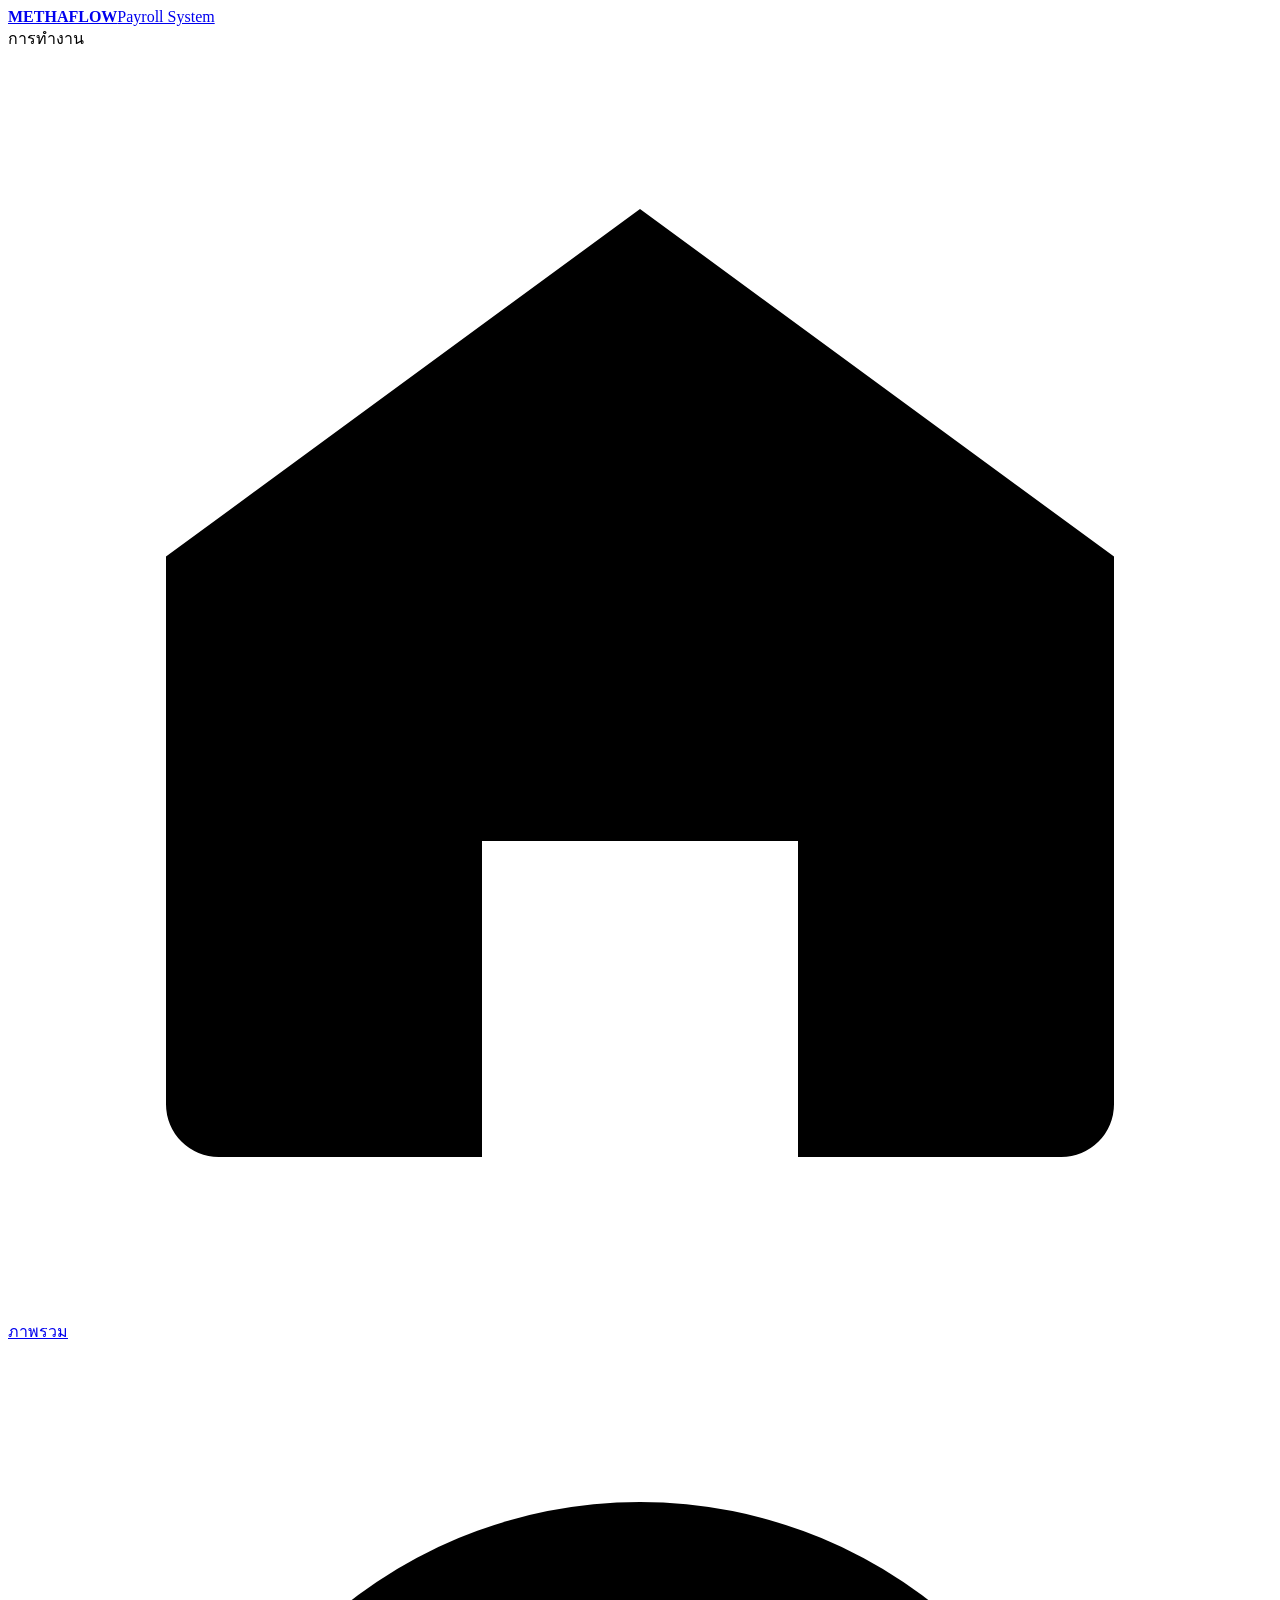
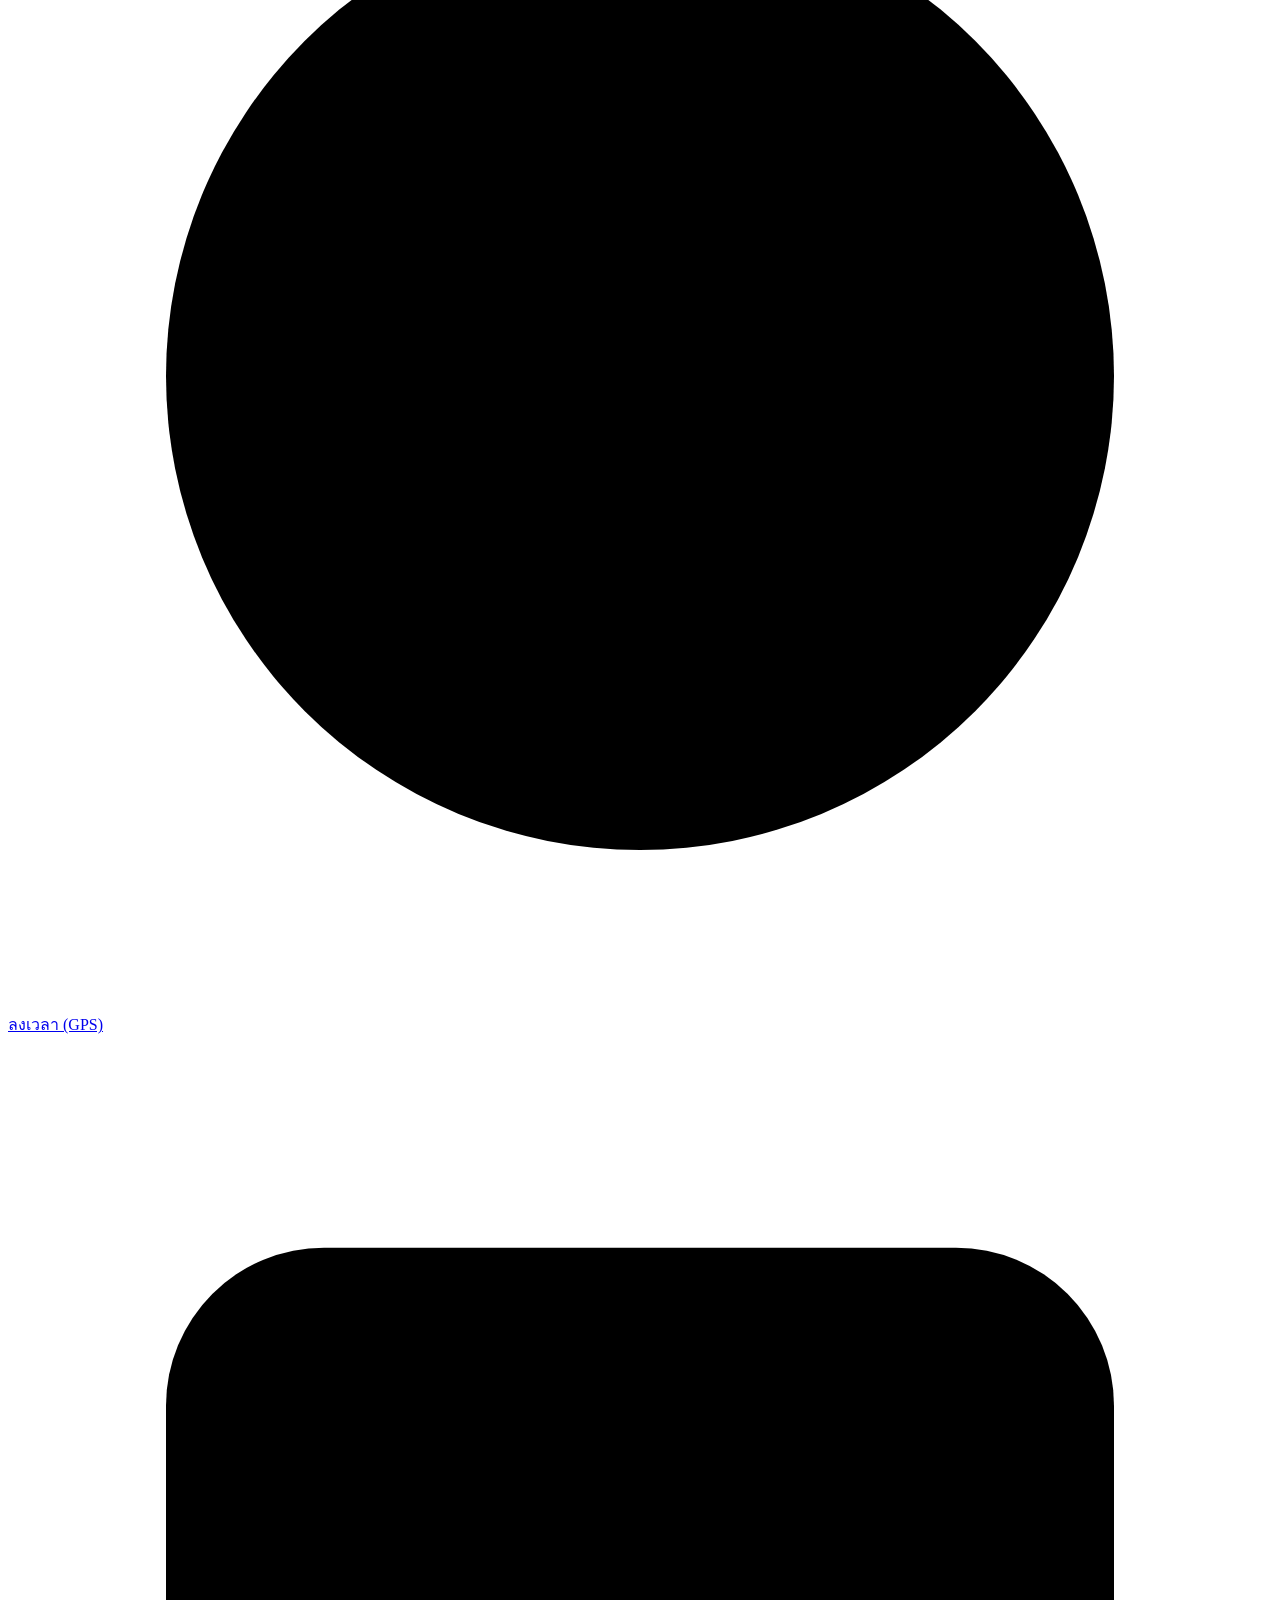
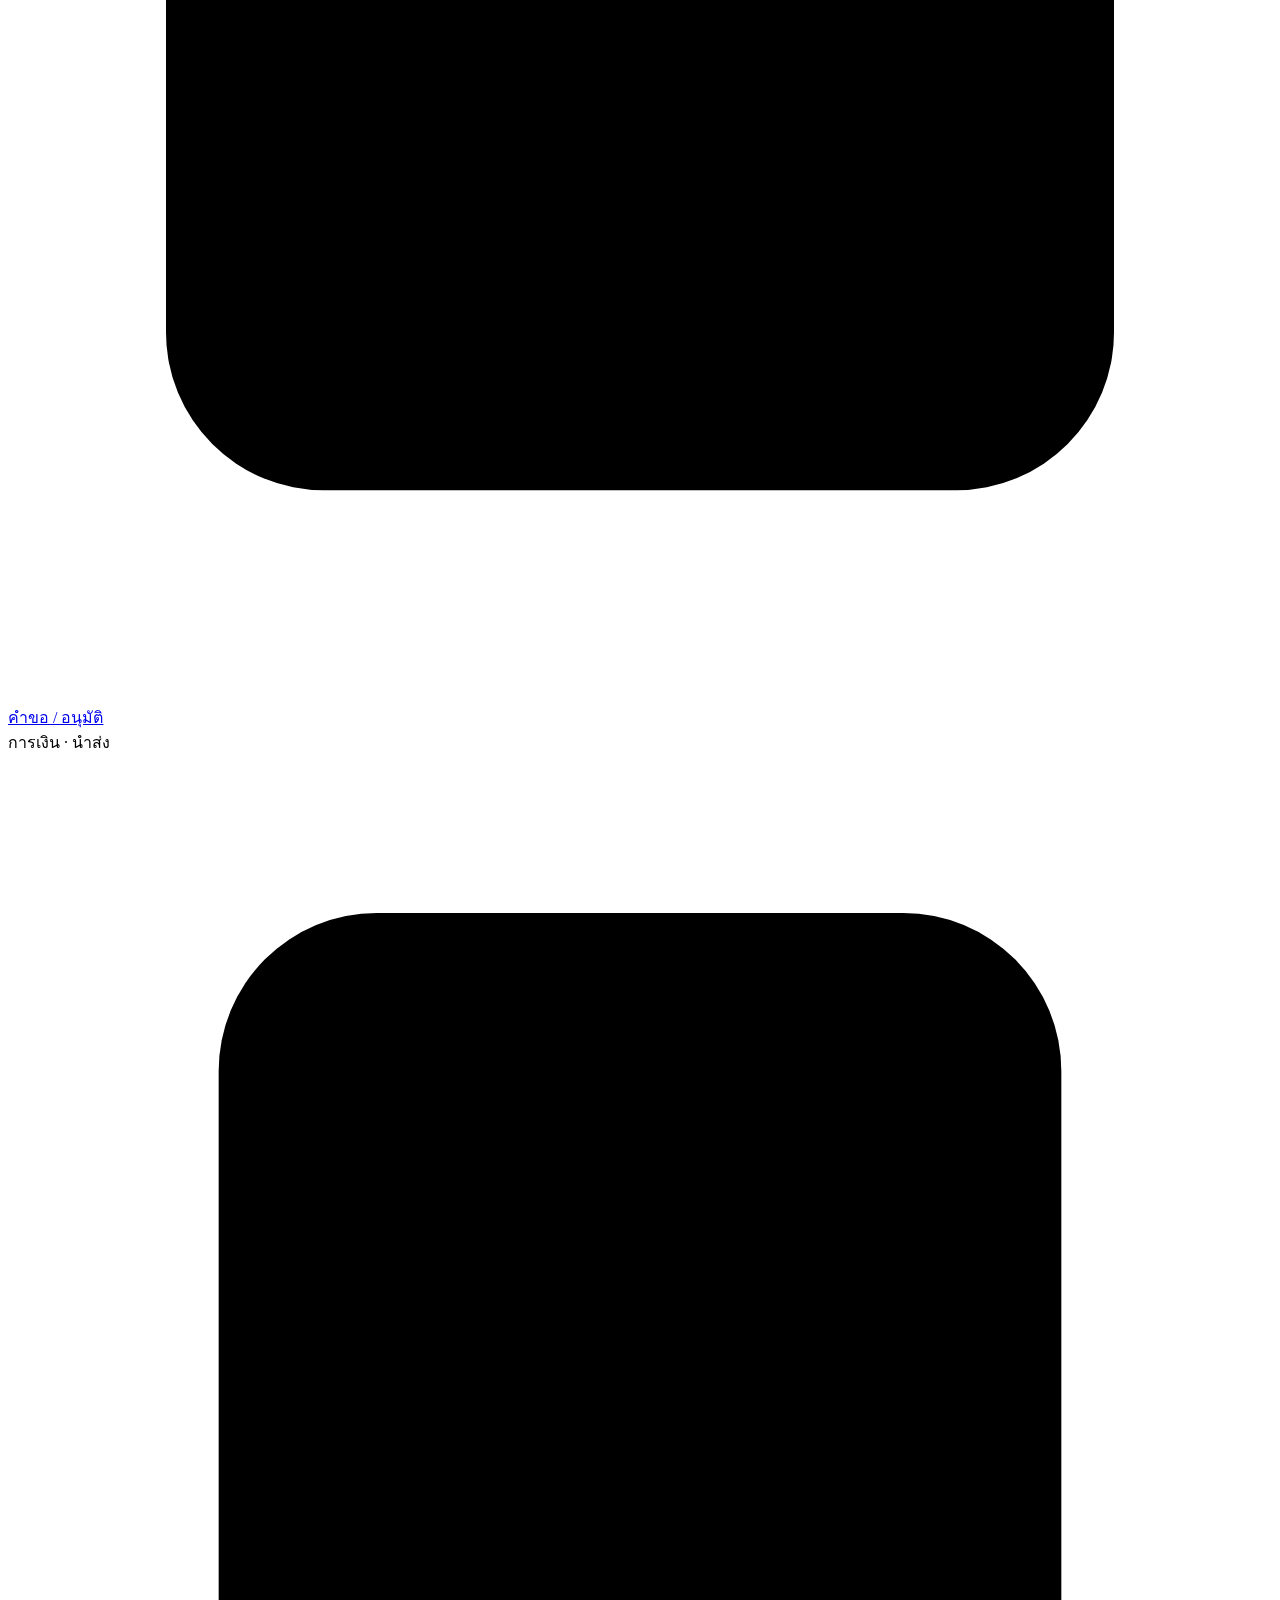
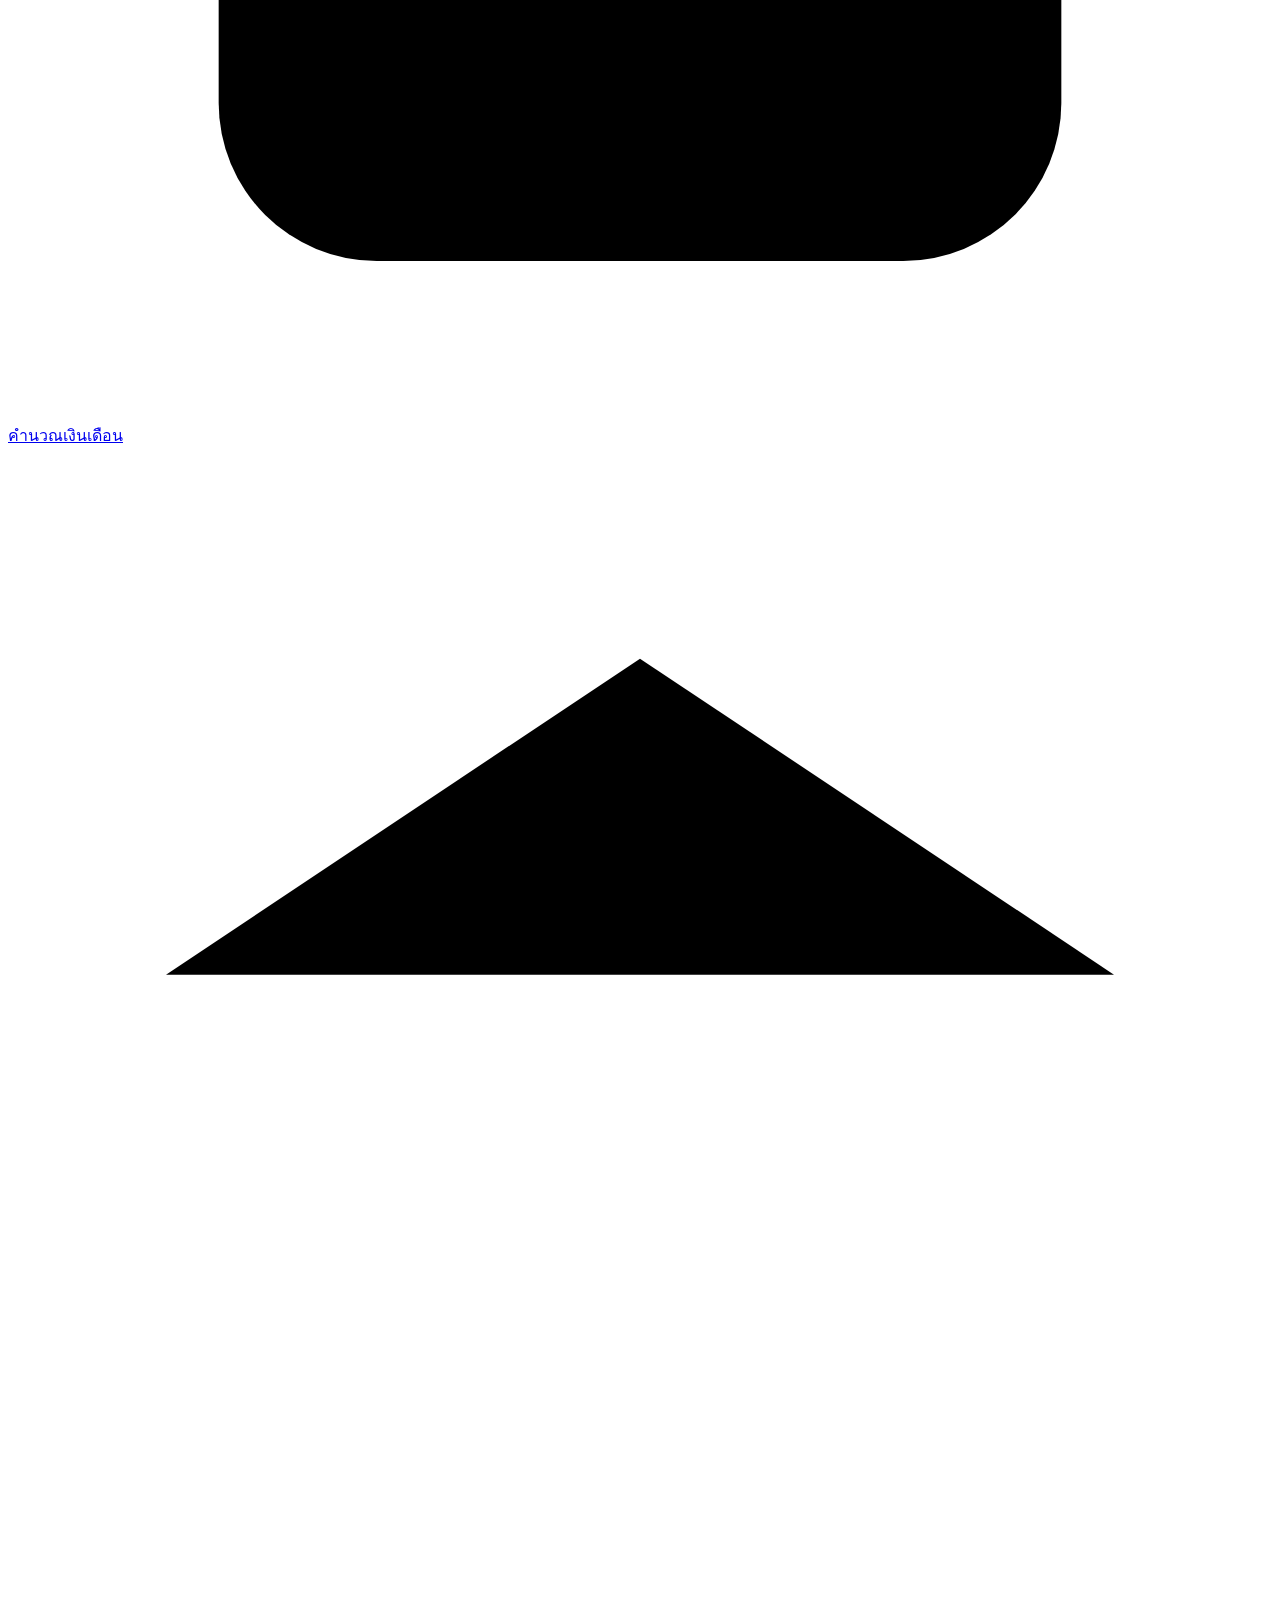
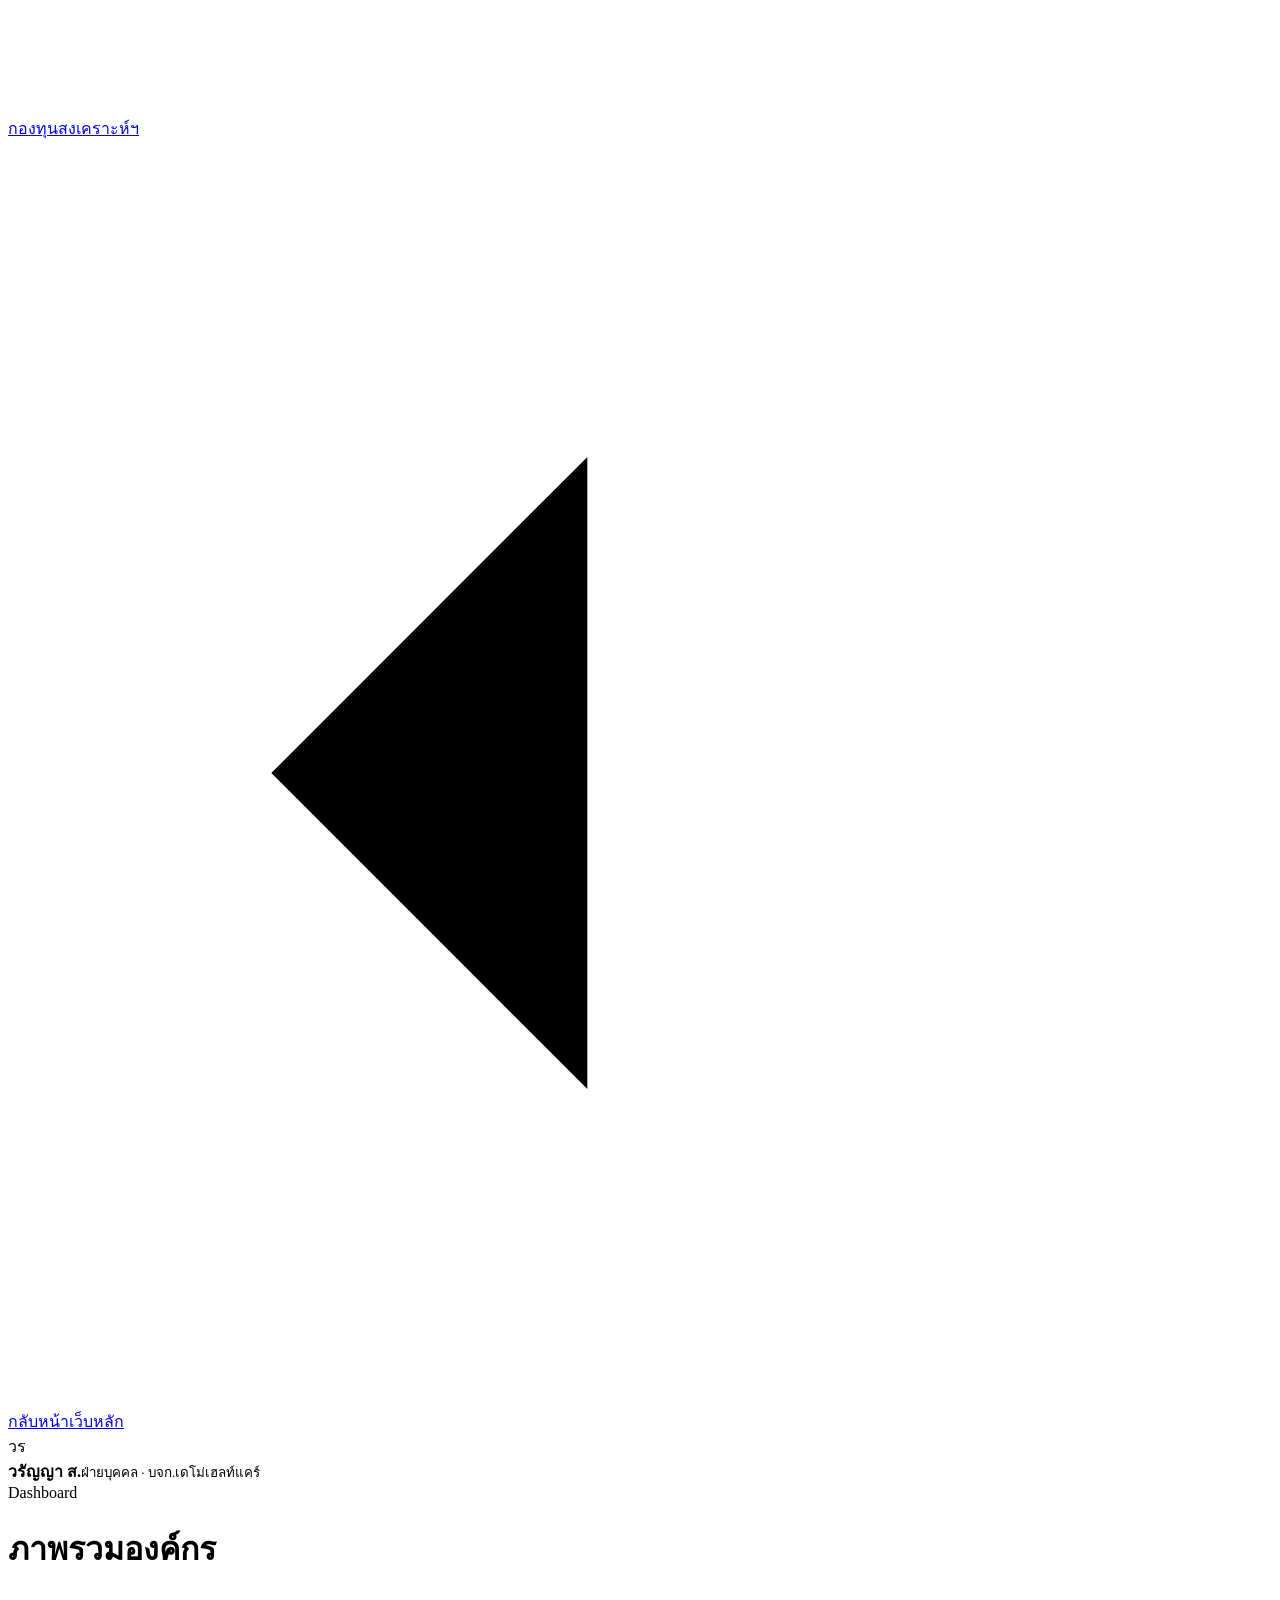
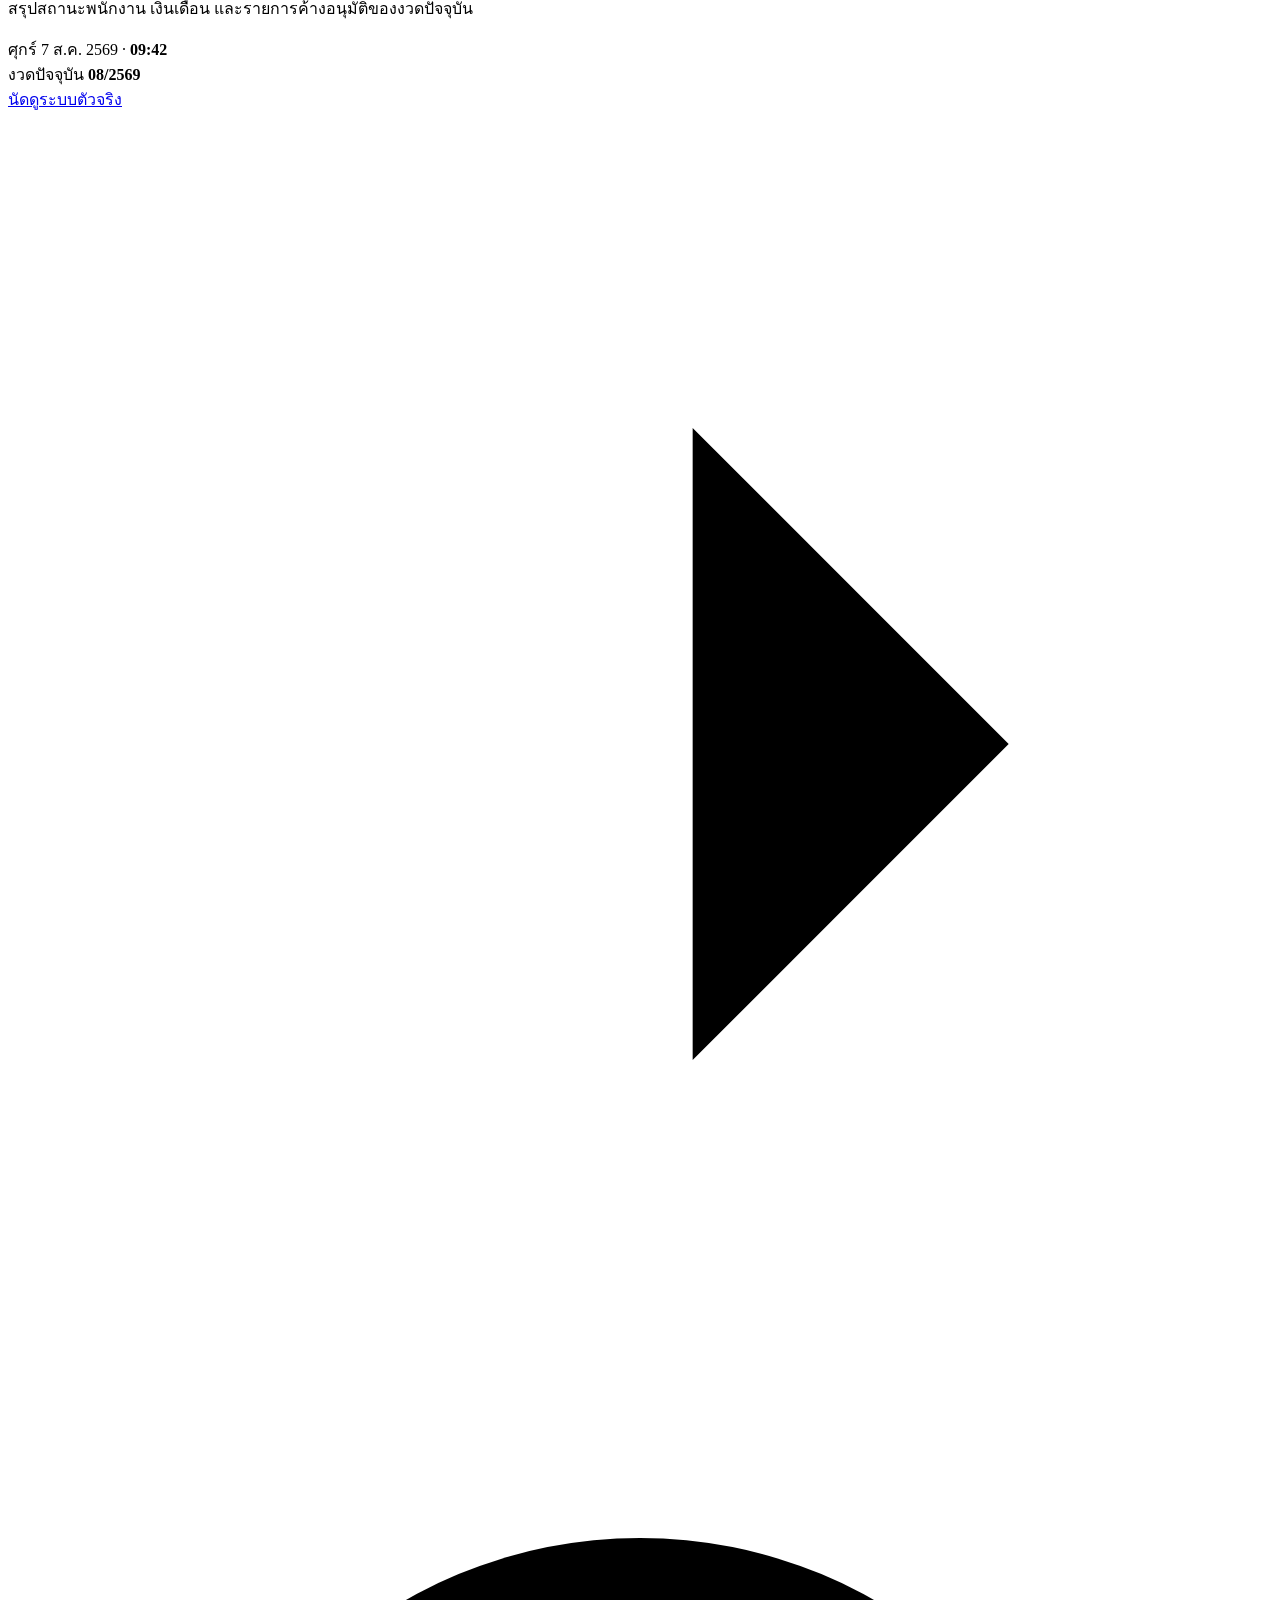
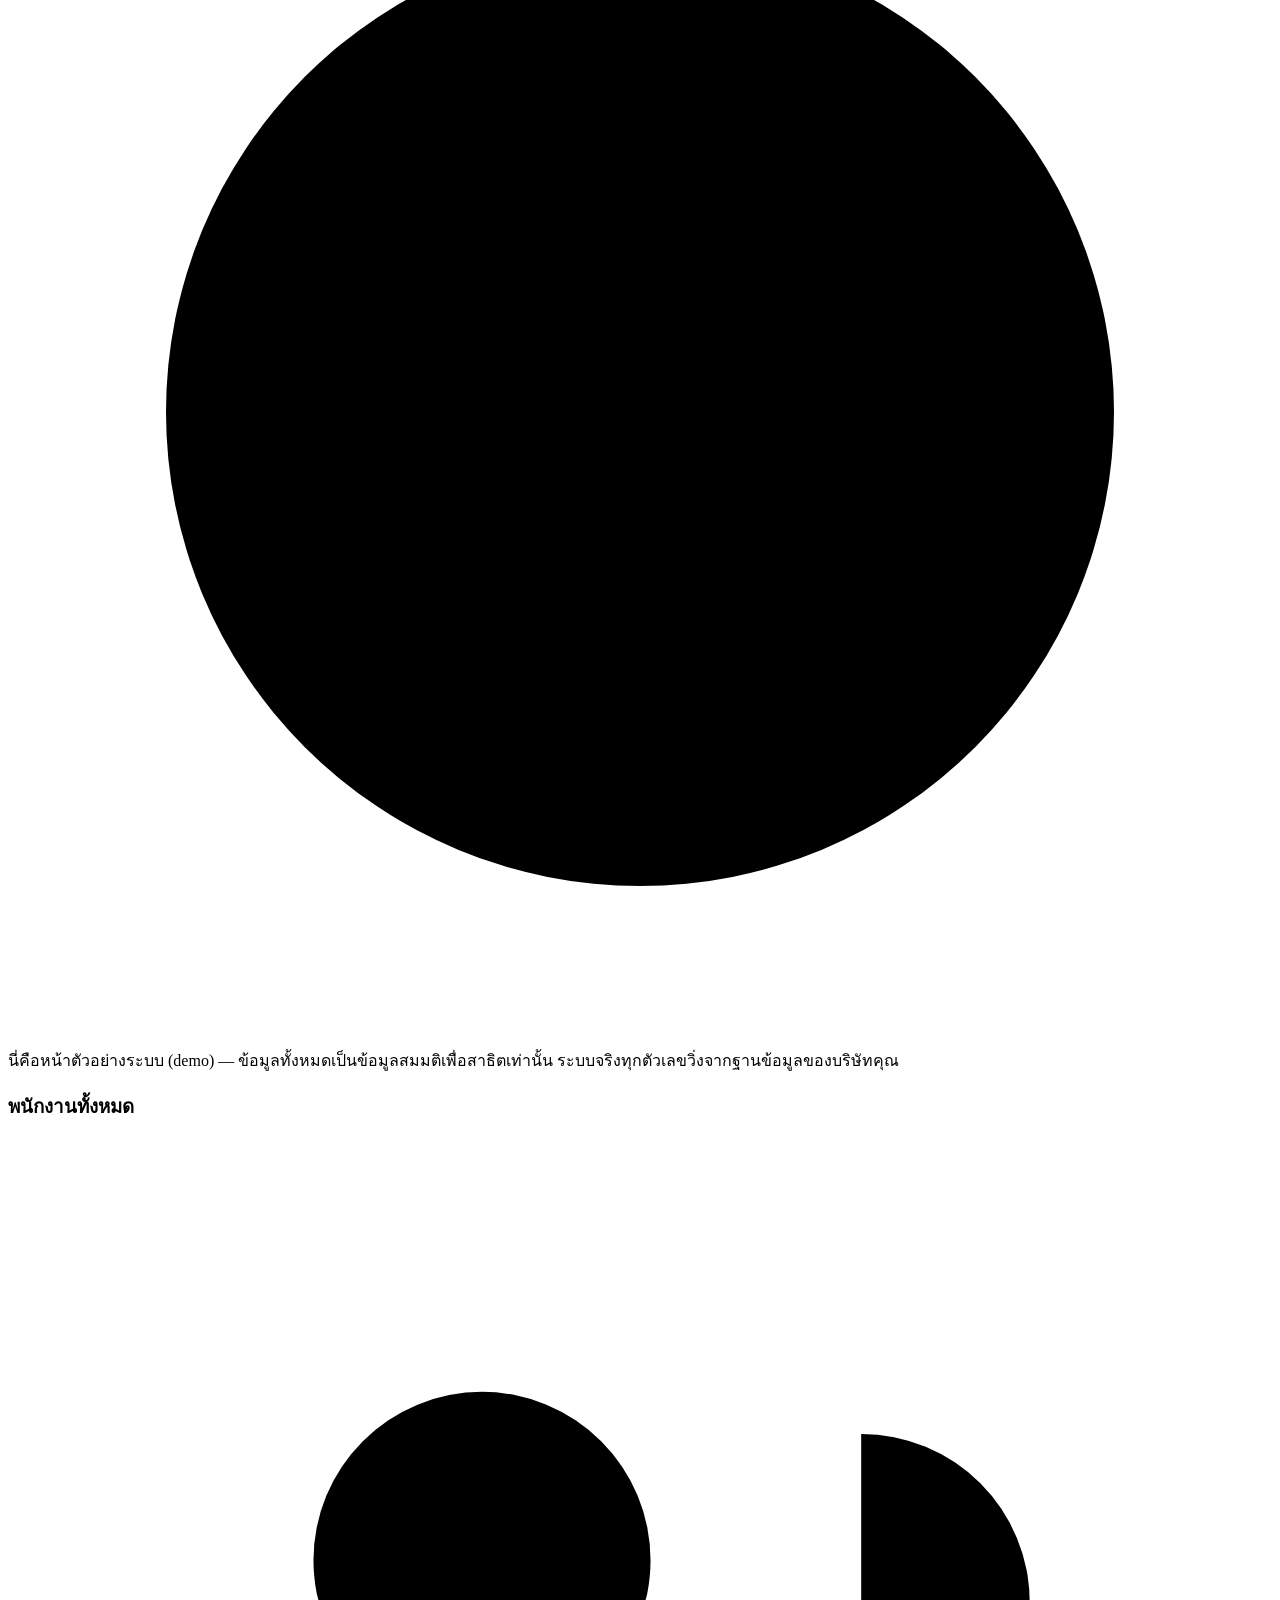
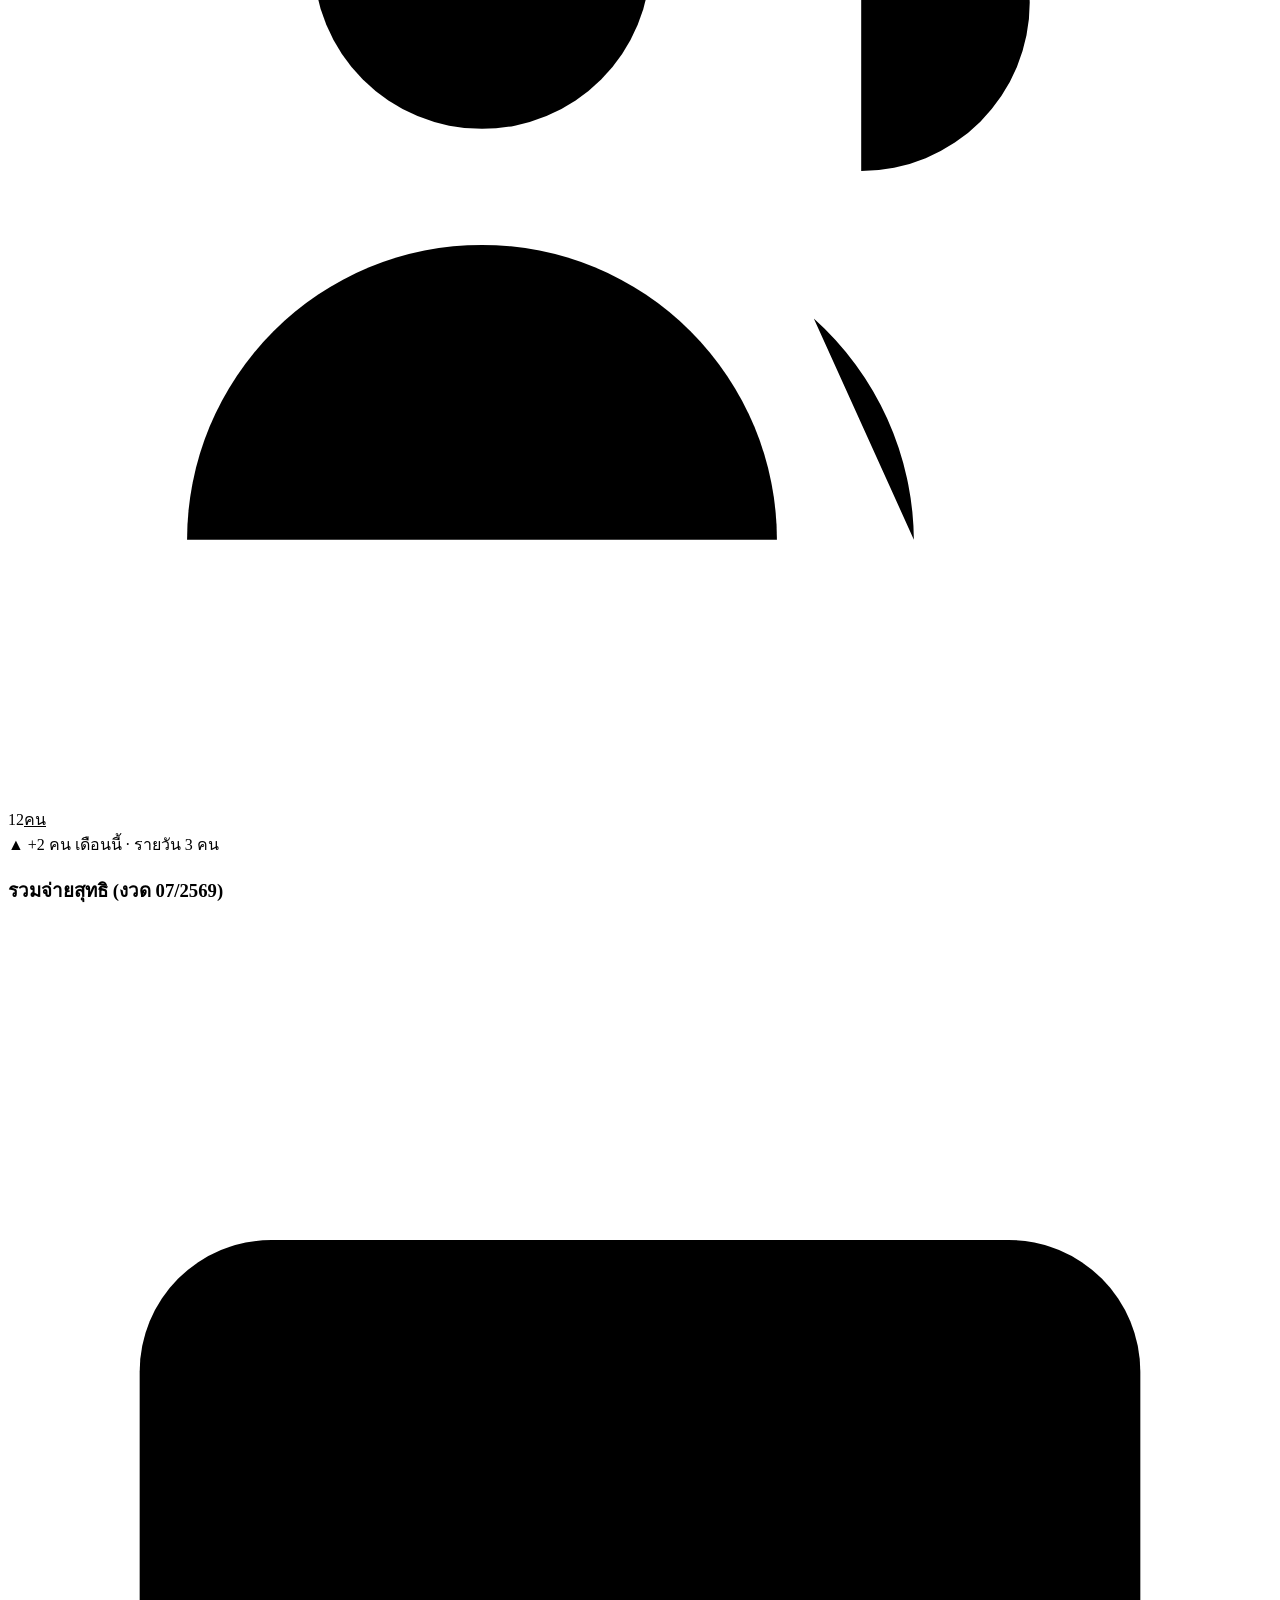
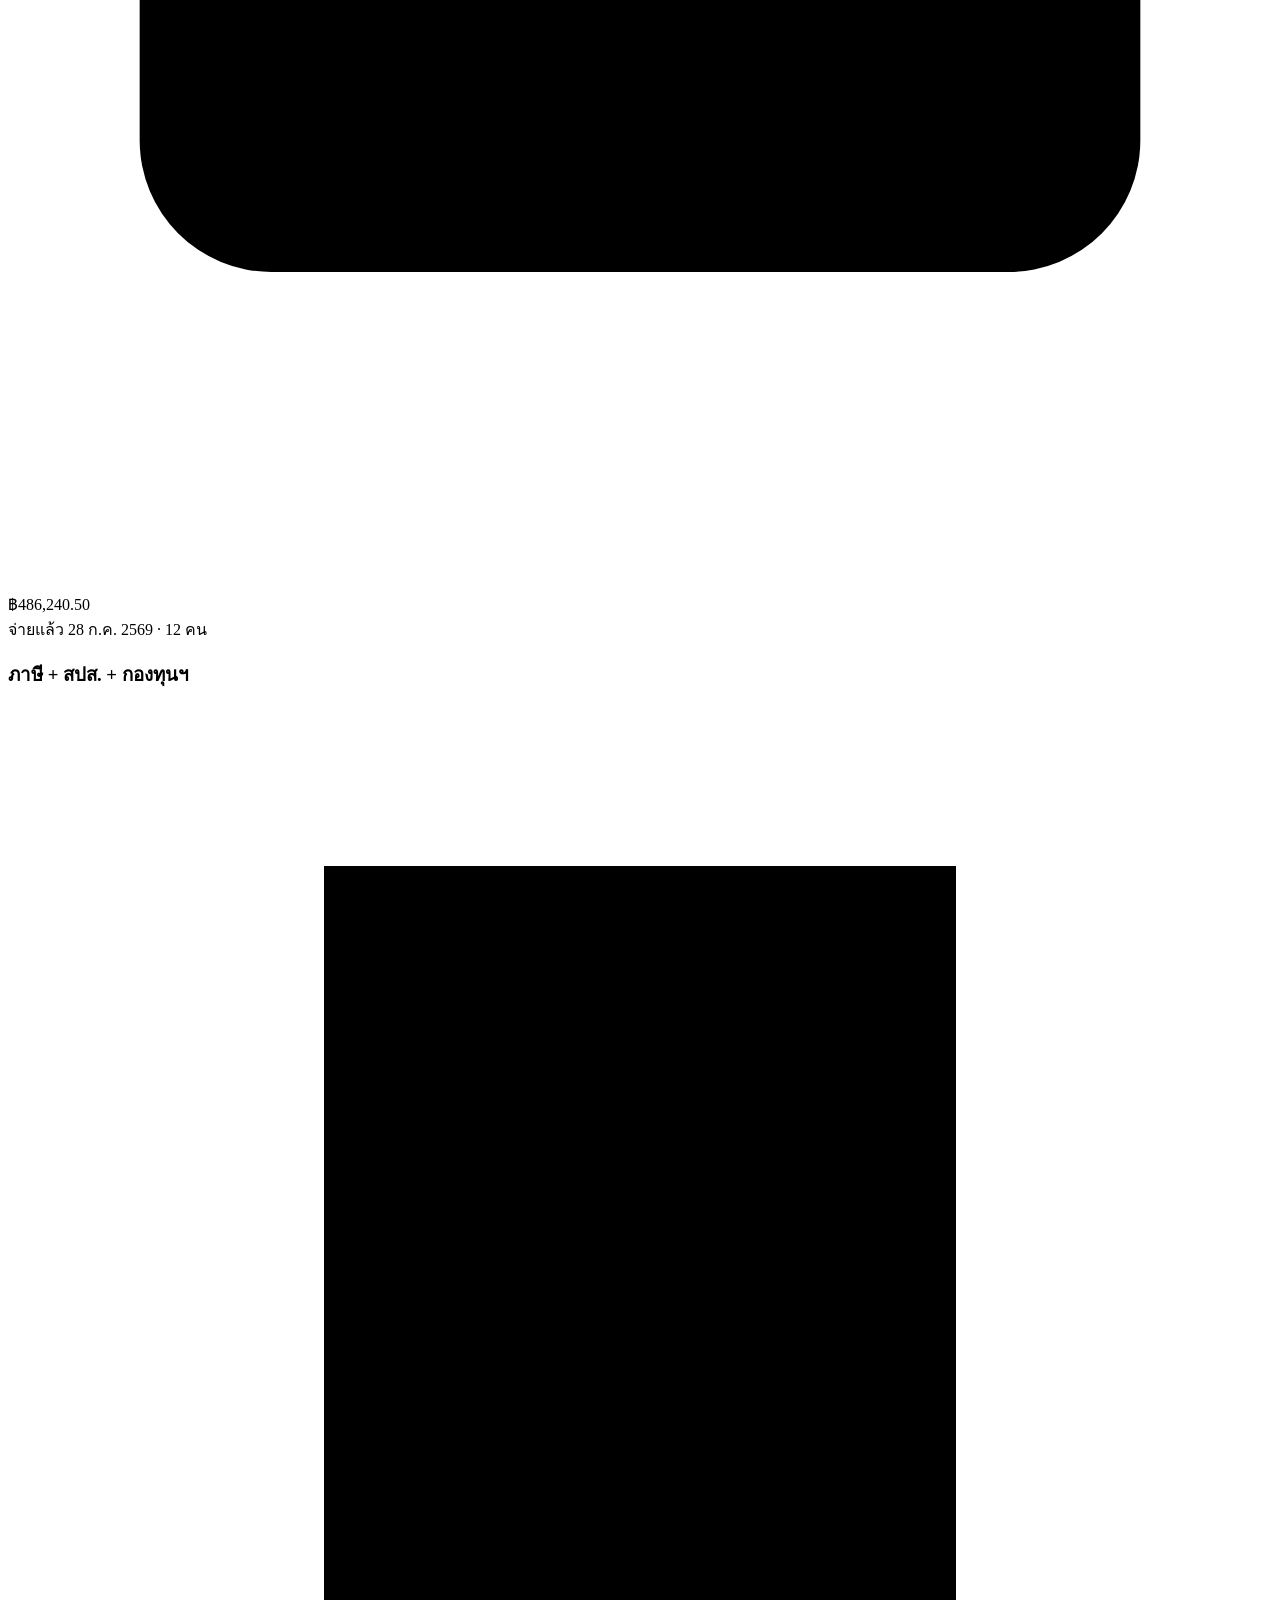
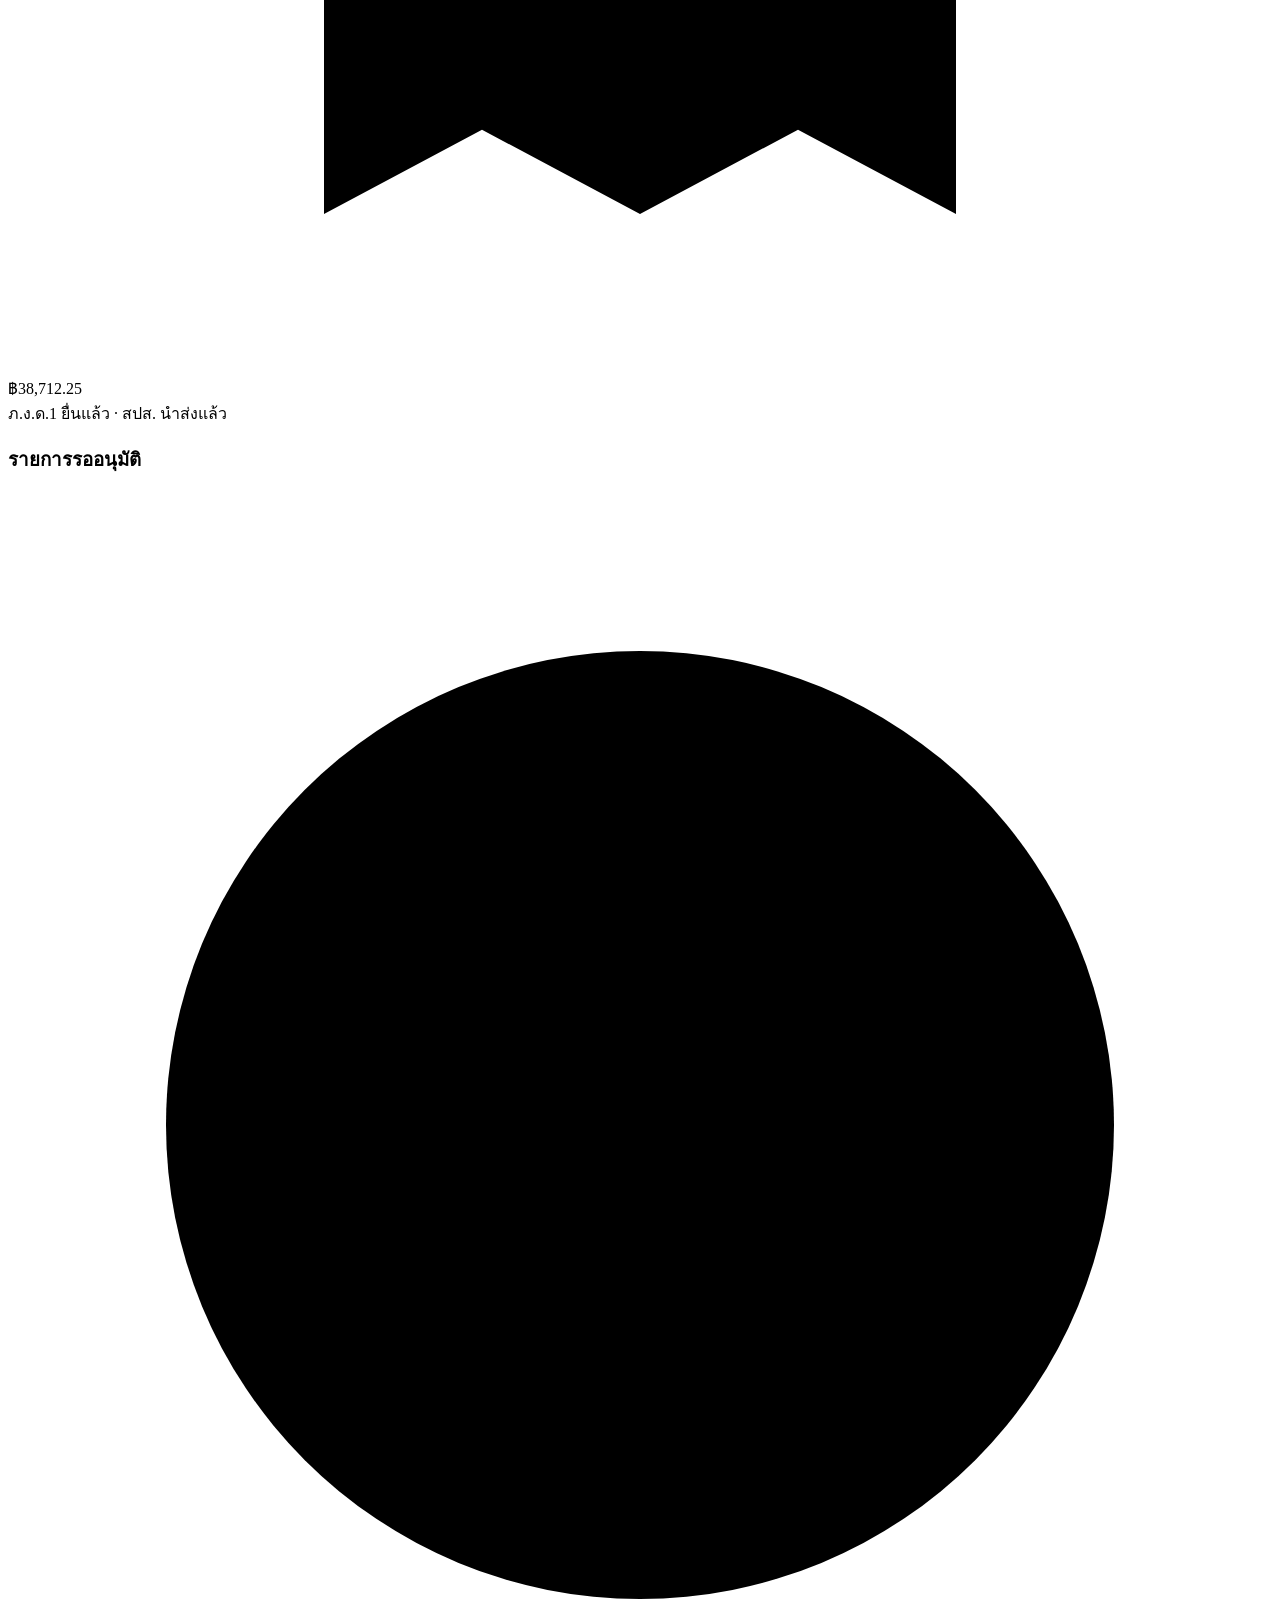
==== commit d06e32fe: "fix: serve CSS with correct MIME type, add mobile nav, remove inline styles" ====
--- a/demo/index.html
+++ b/demo/index.html
@@ -8,7 +8,8 @@
 <meta name="theme-color" content="#08382C">
 
 
-<link rel="stylesheet" href="assets/app.css">
+<style type="text/css">@font-face {font-family:'Prompt';font-style:normal;font-weight:400;src:url(/cf-fonts/s/prompt/5.2.8/vietnamese/400/normal.woff2);unicode-range:U+0102-0103,U+0110-0111,U+0128-0129,U+0168-0169,U+01A0-01A1,U+01AF-01B0,U+0300-0301,U+0303-0304,U+0308-0309,U+0323,U+0329,U+1EA0-1EF9,U+20AB;font-display:swap;}@font-face {font-family:'Prompt';font-style:normal;font-weight:400;src:url(/cf-fonts/s/prompt/5.2.8/latin/400/normal.woff2);unicode-range:U+0000-00FF,U+0131,U+0152-0153,U+02BB-02BC,U+02C6,U+02DA,U+02DC,U+0304,U+0308,U+0329,U+2000-206F,U+20AC,U+2122,U+2191,U+2193,U+2212,U+2215,U+FEFF,U+FFFD;font-display:swap;}@font-face {font-family:'Prompt';font-style:normal;font-weight:400;src:url(/cf-fonts/s/prompt/5.2.8/latin-ext/400/normal.woff2);unicode-range:U+0100-02BA,U+02BD-02C5,U+02C7-02CC,U+02CE-02D7,U+02DD-02FF,U+0304,U+0308,U+0329,U+1D00-1DBF,U+1E00-1E9F,U+1EF2-1EFF,U+2020,U+20A0-20AB,U+20AD-20C0,U+2113,U+2C60-2C7F,U+A720-A7FF;font-display:swap;}@font-face {font-family:'Prompt';font-style:normal;font-weight:400;src:url(/cf-fonts/s/prompt/5.2.8/thai/400/normal.woff2);unicode-range:U+02D7,U+0303,U+0331,U+0E01-0E5B,U+200C-200D,U+25CC;font-display:swap;}@font-face {font-family:'Prompt';font-style:normal;font-weight:500;src:url(/cf-fonts/s/prompt/5.2.8/latin/500/normal.woff2);unicode-range:U+0000-00FF,U+0131,U+0152-0153,U+02BB-02BC,U+02C6,U+02DA,U+02DC,U+0304,U+0308,U+0329,U+2000-206F,U+20AC,U+2122,U+2191,U+2193,U+2212,U+2215,U+FEFF,U+FFFD;font-display:swap;}@font-face {font-family:'Prompt';font-style:normal;font-weight:500;src:url(/cf-fonts/s/prompt/5.2.8/latin-ext/500/normal.woff2);unicode-range:U+0100-02BA,U+02BD-02C5,U+02C7-02CC,U+02CE-02D7,U+02DD-02FF,U+0304,U+0308,U+0329,U+1D00-1DBF,U+1E00-1E9F,U+1EF2-1EFF,U+2020,U+20A0-20AB,U+20AD-20C0,U+2113,U+2C60-2C7F,U+A720-A7FF;font-display:swap;}@font-face {font-family:'Prompt';font-style:normal;font-weight:500;src:url(/cf-fonts/s/prompt/5.2.8/thai/500/normal.woff2);unicode-range:U+02D7,U+0303,U+0331,U+0E01-0E5B,U+200C-200D,U+25CC;font-display:swap;}@font-face {font-family:'Prompt';font-style:normal;font-weight:500;src:url(/cf-fonts/s/prompt/5.2.8/vietnamese/500/normal.woff2);unicode-range:U+0102-0103,U+0110-0111,U+0128-0129,U+0168-0169,U+01A0-01A1,U+01AF-01B0,U+0300-0301,U+0303-0304,U+0308-0309,U+0323,U+0329,U+1EA0-1EF9,U+20AB;font-display:swap;}@font-face {font-family:'Prompt';font-style:normal;font-weight:600;src:url(/cf-fonts/s/prompt/5.2.8/latin-ext/600/normal.woff2);unicode-range:U+0100-02BA,U+02BD-02C5,U+02C7-02CC,U+02CE-02D7,U+02DD-02FF,U+0304,U+0308,U+0329,U+1D00-1DBF,U+1E00-1E9F,U+1EF2-1EFF,U+2020,U+20A0-20AB,U+20AD-20C0,U+2113,U+2C60-2C7F,U+A720-A7FF;font-display:swap;}@font-face {font-family:'Prompt';font-style:normal;font-weight:600;src:url(/cf-fonts/s/prompt/5.2.8/vietnamese/600/normal.woff2);unicode-range:U+0102-0103,U+0110-0111,U+0128-0129,U+0168-0169,U+01A0-01A1,U+01AF-01B0,U+0300-0301,U+0303-0304,U+0308-0309,U+0323,U+0329,U+1EA0-1EF9,U+20AB;font-display:swap;}@font-face {font-family:'Prompt';font-style:normal;font-weight:600;src:url(/cf-fonts/s/prompt/5.2.8/thai/600/normal.woff2);unicode-range:U+02D7,U+0303,U+0331,U+0E01-0E5B,U+200C-200D,U+25CC;font-display:swap;}@font-face {font-family:'Prompt';font-style:normal;font-weight:600;src:url(/cf-fonts/s/prompt/5.2.8/latin/600/normal.woff2);unicode-range:U+0000-00FF,U+0131,U+0152-0153,U+02BB-02BC,U+02C6,U+02DA,U+02DC,U+0304,U+0308,U+0329,U+2000-206F,U+20AC,U+2122,U+2191,U+2193,U+2212,U+2215,U+FEFF,U+FFFD;font-display:swap;}@font-face {font-family:'Prompt';font-style:normal;font-weight:700;src:url(/cf-fonts/s/prompt/5.2.8/latin-ext/700/normal.woff2);unicode-range:U+0100-02BA,U+02BD-02C5,U+02C7-02CC,U+02CE-02D7,U+02DD-02FF,U+0304,U+0308,U+0329,U+1D00-1DBF,U+1E00-1E9F,U+1EF2-1EFF,U+2020,U+20A0-20AB,U+20AD-20C0,U+2113,U+2C60-2C7F,U+A720-A7FF;font-display:swap;}@font-face {font-family:'Prompt';font-style:normal;font-weight:700;src:url(/cf-fonts/s/prompt/5.2.8/latin/700/normal.woff2);unicode-range:U+0000-00FF,U+0131,U+0152-0153,U+02BB-02BC,U+02C6,U+02DA,U+02DC,U+0304,U+0308,U+0329,U+2000-206F,U+20AC,U+2122,U+2191,U+2193,U+2212,U+2215,U+FEFF,U+FFFD;font-display:swap;}@font-face {font-family:'Prompt';font-style:normal;font-weight:700;src:url(/cf-fonts/s/prompt/5.2.8/vietnamese/700/normal.woff2);unicode-range:U+0102-0103,U+0110-0111,U+0128-0129,U+0168-0169,U+01A0-01A1,U+01AF-01B0,U+0300-0301,U+0303-0304,U+0308-0309,U+0323,U+0329,U+1EA0-1EF9,U+20AB;font-display:swap;}@font-face {font-family:'Prompt';font-style:normal;font-weight:700;src:url(/cf-fonts/s/prompt/5.2.8/thai/700/normal.woff2);unicode-range:U+02D7,U+0303,U+0331,U+0E01-0E5B,U+200C-200D,U+25CC;font-display:swap;}@font-face {font-family:'Prompt';font-style:normal;font-weight:800;src:url(/cf-fonts/s/prompt/5.2.8/vietnamese/800/normal.woff2);unicode-range:U+0102-0103,U+0110-0111,U+0128-0129,U+0168-0169,U+01A0-01A1,U+01AF-01B0,U+0300-0301,U+0303-0304,U+0308-0309,U+0323,U+0329,U+1EA0-1EF9,U+20AB;font-display:swap;}@font-face {font-family:'Prompt';font-style:normal;font-weight:800;src:url(/cf-fonts/s/prompt/5.2.8/thai/800/normal.woff2);unicode-range:U+02D7,U+0303,U+0331,U+0E01-0E5B,U+200C-200D,U+25CC;font-display:swap;}@font-face {font-family:'Prompt';font-style:normal;font-weight:800;src:url(/cf-fonts/s/prompt/5.2.8/latin-ext/800/normal.woff2);unicode-range:U+0100-02BA,U+02BD-02C5,U+02C7-02CC,U+02CE-02D7,U+02DD-02FF,U+0304,U+0308,U+0329,U+1D00-1DBF,U+1E00-1E9F,U+1EF2-1EFF,U+2020,U+20A0-20AB,U+20AD-20C0,U+2113,U+2C60-2C7F,U+A720-A7FF;font-display:swap;}@font-face {font-family:'Prompt';font-style:normal;font-weight:800;src:url(/cf-fonts/s/prompt/5.2.8/latin/800/normal.woff2);unicode-range:U+0000-00FF,U+0131,U+0152-0153,U+02BB-02BC,U+02C6,U+02DA,U+02DC,U+0304,U+0308,U+0329,U+2000-206F,U+20AC,U+2122,U+2191,U+2193,U+2212,U+2215,U+FEFF,U+FFFD;font-display:swap;}@font-face {font-family:'Sarabun';font-style:normal;font-weight:300;src:url(/cf-fonts/s/sarabun/5.2.8/latin-ext/300/normal.woff2);unicode-range:U+0100-02BA,U+02BD-02C5,U+02C7-02CC,U+02CE-02D7,U+02DD-02FF,U+0304,U+0308,U+0329,U+1D00-1DBF,U+1E00-1E9F,U+1EF2-1EFF,U+2020,U+20A0-20AB,U+20AD-20C0,U+2113,U+2C60-2C7F,U+A720-A7FF;font-display:swap;}@font-face {font-family:'Sarabun';font-style:normal;font-weight:300;src:url(/cf-fonts/s/sarabun/5.2.8/vietnamese/300/normal.woff2);unicode-range:U+0102-0103,U+0110-0111,U+0128-0129,U+0168-0169,U+01A0-01A1,U+01AF-01B0,U+0300-0301,U+0303-0304,U+0308-0309,U+0323,U+0329,U+1EA0-1EF9,U+20AB;font-display:swap;}@font-face {font-family:'Sarabun';font-style:normal;font-weight:300;src:url(/cf-fonts/s/sarabun/5.2.8/thai/300/normal.woff2);unicode-range:U+02D7,U+0303,U+0331,U+0E01-0E5B,U+200C-200D,U+25CC;font-display:swap;}@font-face {font-family:'Sarabun';font-style:normal;font-weight:300;src:url(/cf-fonts/s/sarabun/5.2.8/latin/300/normal.woff2);unicode-range:U+0000-00FF,U+0131,U+0152-0153,U+02BB-02BC,U+02C6,U+02DA,U+02DC,U+0304,U+0308,U+0329,U+2000-206F,U+20AC,U+2122,U+2191,U+2193,U+2212,U+2215,U+FEFF,U+FFFD;font-display:swap;}@font-face {font-family:'Sarabun';font-style:normal;font-weight:400;src:url(/cf-fonts/s/sarabun/5.2.8/vietnamese/400/normal.woff2);unicode-range:U+0102-0103,U+0110-0111,U+0128-0129,U+0168-0169,U+01A0-01A1,U+01AF-01B0,U+0300-0301,U+0303-0304,U+0308-0309,U+0323,U+0329,U+1EA0-1EF9,U+20AB;font-display:swap;}@font-face {font-family:'Sarabun';font-style:normal;font-weight:400;src:url(/cf-fonts/s/sarabun/5.2.8/latin-ext/400/normal.woff2);unicode-range:U+0100-02BA,U+02BD-02C5,U+02C7-02CC,U+02CE-02D7,U+02DD-02FF,U+0304,U+0308,U+0329,U+1D00-1DBF,U+1E00-1E9F,U+1EF2-1EFF,U+2020,U+20A0-20AB,U+20AD-20C0,U+2113,U+2C60-2C7F,U+A720-A7FF;font-display:swap;}@font-face {font-family:'Sarabun';font-style:normal;font-weight:400;src:url(/cf-fonts/s/sarabun/5.2.8/thai/400/normal.woff2);unicode-range:U+02D7,U+0303,U+0331,U+0E01-0E5B,U+200C-200D,U+25CC;font-display:swap;}@font-face {font-family:'Sarabun';font-style:normal;font-weight:400;src:url(/cf-fonts/s/sarabun/5.2.8/latin/400/normal.woff2);unicode-range:U+0000-00FF,U+0131,U+0152-0153,U+02BB-02BC,U+02C6,U+02DA,U+02DC,U+0304,U+0308,U+0329,U+2000-206F,U+20AC,U+2122,U+2191,U+2193,U+2212,U+2215,U+FEFF,U+FFFD;font-display:swap;}@font-face {font-family:'Sarabun';font-style:normal;font-weight:500;src:url(/cf-fonts/s/sarabun/5.2.8/latin/500/normal.woff2);unicode-range:U+0000-00FF,U+0131,U+0152-0153,U+02BB-02BC,U+02C6,U+02DA,U+02DC,U+0304,U+0308,U+0329,U+2000-206F,U+20AC,U+2122,U+2191,U+2193,U+2212,U+2215,U+FEFF,U+FFFD;font-display:swap;}@font-face {font-family:'Sarabun';font-style:normal;font-weight:500;src:url(/cf-fonts/s/sarabun/5.2.8/latin-ext/500/normal.woff2);unicode-range:U+0100-02BA,U+02BD-02C5,U+02C7-02CC,U+02CE-02D7,U+02DD-02FF,U+0304,U+0308,U+0329,U+1D00-1DBF,U+1E00-1E9F,U+1EF2-1EFF,U+2020,U+20A0-20AB,U+20AD-20C0,U+2113,U+2C60-2C7F,U+A720-A7FF;font-display:swap;}@font-face {font-family:'Sarabun';font-style:normal;font-weight:500;src:url(/cf-fonts/s/sarabun/5.2.8/vietnamese/500/normal.woff2);unicode-range:U+0102-0103,U+0110-0111,U+0128-0129,U+0168-0169,U+01A0-01A1,U+01AF-01B0,U+0300-0301,U+0303-0304,U+0308-0309,U+0323,U+0329,U+1EA0-1EF9,U+20AB;font-display:swap;}@font-face {font-family:'Sarabun';font-style:normal;font-weight:500;src:url(/cf-fonts/s/sarabun/5.2.8/thai/500/normal.woff2);unicode-range:U+02D7,U+0303,U+0331,U+0E01-0E5B,U+200C-200D,U+25CC;font-display:swap;}@font-face {font-family:'Sarabun';font-style:normal;font-weight:600;src:url(/cf-fonts/s/sarabun/5.2.8/vietnamese/600/normal.woff2);unicode-range:U+0102-0103,U+0110-0111,U+0128-0129,U+0168-0169,U+01A0-01A1,U+01AF-01B0,U+0300-0301,U+0303-0304,U+0308-0309,U+0323,U+0329,U+1EA0-1EF9,U+20AB;font-display:swap;}@font-face {font-family:'Sarabun';font-style:normal;font-weight:600;src:url(/cf-fonts/s/sarabun/5.2.8/latin-ext/600/normal.woff2);unicode-range:U+0100-02BA,U+02BD-02C5,U+02C7-02CC,U+02CE-02D7,U+02DD-02FF,U+0304,U+0308,U+0329,U+1D00-1DBF,U+1E00-1E9F,U+1EF2-1EFF,U+2020,U+20A0-20AB,U+20AD-20C0,U+2113,U+2C60-2C7F,U+A720-A7FF;font-display:swap;}@font-face {font-family:'Sarabun';font-style:normal;font-weight:600;src:url(/cf-fonts/s/sarabun/5.2.8/latin/600/normal.woff2);unicode-range:U+0000-00FF,U+0131,U+0152-0153,U+02BB-02BC,U+02C6,U+02DA,U+02DC,U+0304,U+0308,U+0329,U+2000-206F,U+20AC,U+2122,U+2191,U+2193,U+2212,U+2215,U+FEFF,U+FFFD;font-display:swap;}@font-face {font-family:'Sarabun';font-style:normal;font-weight:600;src:url(/cf-fonts/s/sarabun/5.2.8/thai/600/normal.woff2);unicode-range:U+02D7,U+0303,U+0331,U+0E01-0E5B,U+200C-200D,U+25CC;font-display:swap;}@font-face {font-family:'Sarabun';font-style:normal;font-weight:700;src:url(/cf-fonts/s/sarabun/5.2.8/latin/700/normal.woff2);unicode-range:U+0000-00FF,U+0131,U+0152-0153,U+02BB-02BC,U+02C6,U+02DA,U+02DC,U+0304,U+0308,U+0329,U+2000-206F,U+20AC,U+2122,U+2191,U+2193,U+2212,U+2215,U+FEFF,U+FFFD;font-display:swap;}@font-face {font-family:'Sarabun';font-style:normal;font-weight:700;src:url(/cf-fonts/s/sarabun/5.2.8/latin-ext/700/normal.woff2);unicode-range:U+0100-02BA,U+02BD-02C5,U+02C7-02CC,U+02CE-02D7,U+02DD-02FF,U+0304,U+0308,U+0329,U+1D00-1DBF,U+1E00-1E9F,U+1EF2-1EFF,U+2020,U+20A0-20AB,U+20AD-20C0,U+2113,U+2C60-2C7F,U+A720-A7FF;font-display:swap;}@font-face {font-family:'Sarabun';font-style:normal;font-weight:700;src:url(/cf-fonts/s/sarabun/5.2.8/vietnamese/700/normal.woff2);unicode-range:U+0102-0103,U+0110-0111,U+0128-0129,U+0168-0169,U+01A0-01A1,U+01AF-01B0,U+0300-0301,U+0303-0304,U+0308-0309,U+0323,U+0329,U+1EA0-1EF9,U+20AB;font-display:swap;}@font-face {font-family:'Sarabun';font-style:normal;font-weight:700;src:url(/cf-fonts/s/sarabun/5.2.8/thai/700/normal.woff2);unicode-range:U+02D7,U+0303,U+0331,U+0E01-0E5B,U+200C-200D,U+25CC;font-display:swap;}</style>
+<link rel="stylesheet" href="app.css">
 </head>
 <body>
 <div class="app">
@@ -76,7 +77,7 @@
           <div class="k-top"><h3>รวมจ่ายสุทธิ (งวด 07/2569)</h3>
             <div class="ico"><svg viewBox="0 0 24 24"><rect x="2.5" y="6" width="19" height="12" rx="2.5"/><circle cx="12" cy="12" r="2.6"/><path d="M6 12h.01M18 12h.01"/></svg></div>
           </div>
-          <div class="v" style="color:var(--green)">฿486,240.50</div>
+          <div class="v u-color-green">฿486,240.50</div>
           <div class="d dim">จ่ายแล้ว 28 ก.ค. 2569 · 12 คน</div>
         </div>
         <div class="card kpi k-sky">
@@ -107,12 +108,12 @@
             <a href="payroll.html">ไปหน้าคำนวณเงินเดือน<svg viewBox="0 0 24 24"><path d="M5 12h14M13 6l6 6-6 6"/></svg></a>
           </div>
           <div class="bars">
-            <div class="bar"><span>458k</span><i style="height:74%"></i></div>
-            <div class="bar"><span>462k</span><i style="height:76%"></i></div>
-            <div class="bar"><span>472k</span><i style="height:80%"></i></div>
-            <div class="bar"><span>471k</span><i style="height:79%"></i></div>
-            <div class="bar"><span>486k</span><i style="height:85%"></i></div>
-            <div class="bar est"><span>502k</span><i style="height:92%"></i></div>
+            <div class="bar"><span>458k</span><i class="u-h-74"></i></div>
+            <div class="bar"><span>462k</span><i class="u-h-76"></i></div>
+            <div class="bar"><span>472k</span><i class="u-h-80"></i></div>
+            <div class="bar"><span>471k</span><i class="u-h-79"></i></div>
+            <div class="bar"><span>486k</span><i class="u-h-85"></i></div>
+            <div class="bar est"><span>502k</span><i class="u-h-92"></i></div>
           </div>
           <div class="xlab"><span>มี.ค.</span><span>เม.ย.</span><span>พ.ค.</span><span>มิ.ย.</span><span>ก.ค.</span><span>ส.ค.*</span></div>
           <p class="note">* งวด 08/2569 เป็นประมาณการก่อนตรวจทาน — ตัวเลขปรับอัตโนมัติเมื่อปิดรอบ</p>
@@ -123,10 +124,10 @@
             <h3>สถานะพนักงานวันนี้<span class="sub">7 ส.ค. 2569 · 09:42</span></h3>
             <a href="timeclock.html">ไปหน้าลงเวลา<svg viewBox="0 0 24 24"><path d="M5 12h14M13 6l6 6-6 6"/></svg></a>
           </div>
-          <div class="stat"><div class="t"><span>เข้างานแล้ว</span><b>9 คน · 75%</b></div><div class="track"><i style="width:75%;background:var(--grass)"></i></div></div>
-          <div class="stat"><div class="t"><span>ลาที่อนุมัติแล้ว</span><b>2 คน · 17%</b></div><div class="track"><i style="width:17%;background:var(--sky)"></i></div></div>
-          <div class="stat"><div class="t"><span>ยังไม่ลงเวลา</span><b>1 คน · 8%</b></div><div class="track"><i style="width:8%;background:var(--plum)"></i></div></div>
-          <div class="stat"><div class="t"><span>มาสาย (เทียบกะของตัวเอง)</span><b>1 คน</b></div><div class="track"><i style="width:8%;background:var(--gold)"></i></div></div>
+          <div class="stat"><div class="t"><span>เข้างานแล้ว</span><b>9 คน · 75%</b></div><div class="track"><i class="u-w-75 u-bg-grass"></i></div></div>
+          <div class="stat"><div class="t"><span>ลาที่อนุมัติแล้ว</span><b>2 คน · 17%</b></div><div class="track"><i class="u-w-17 u-bg-sky"></i></div></div>
+          <div class="stat"><div class="t"><span>ยังไม่ลงเวลา</span><b>1 คน · 8%</b></div><div class="track"><i class="u-w-8 u-bg-plum"></i></div></div>
+          <div class="stat"><div class="t"><span>มาสาย (เทียบกะของตัวเอง)</span><b>1 คน</b></div><div class="track"><i class="u-w-8 u-bg-gold"></i></div></div>
           <p class="note">กะเช้า 6 คน · กะบ่าย 3 คน · สำนักงาน 3 คน — GPS ตรงสาขาทุกคน</p>
         </div>
       </section>
@@ -140,9 +141,9 @@
           <div class="donutwrap">
             <div class="donut"><b><small>ประมาณการจ่าย</small>฿502,450</b></div>
             <ul class="lg">
-              <li><span><i class="sw" style="background:var(--green)"></i>เงินเดือนพื้นฐาน</span><b>78%</b></li>
-              <li><span><i class="sw" style="background:var(--sky)"></i>OT + ค่ากะ</span><b>13%</b></li>
-              <li><span><i class="sw" style="background:var(--grass)"></i>เบี้ยขยัน + อื่น ๆ</span><b>9%</b></li>
+              <li><span><i class="sw u-bg-green"></i>เงินเดือนพื้นฐาน</span><b>78%</b></li>
+              <li><span><i class="sw u-bg-sky"></i>OT + ค่ากะ</span><b>13%</b></li>
+              <li><span><i class="sw u-bg-grass"></i>เบี้ยขยัน + อื่น ๆ</span><b>9%</b></li>
             </ul>
           </div>
           <p class="note">วันจ่าย 28 ส.ค. 2569 · ตัดรอบ 25 ส.ค.</p>
@@ -153,13 +154,13 @@
             <h3>คำขอรออนุมัติ<span class="sub">3 รายการ · หัวหน้าสายตรง</span></h3>
             <a href="approvals.html">ไปหน้ารายการ<svg viewBox="0 0 24 24"><path d="M5 12h14M13 6l6 6-6 6"/></svg></a>
           </div>
-          <div class="req"><div class="av" style="background:var(--sky)">นัน</div>
+          <div class="req"><div class="av u-bg-sky">นัน</div>
             <p><b>นันทรัตน์ สุขใจ</b> · ลาพักร้อน 11–12 ส.ค.<small>ยื่นเมื่อวานนี้ · หัวหน้าสายตรง: คุณวรัญญา</small></p>
             <span class="tag leave">ลาพักร้อน</span></div>
-          <div class="req"><div class="av" style="background:var(--grass)">สุ</div>
+          <div class="req"><div class="av u-bg-grass">สุ</div>
             <p><b>สุทิดา ความสุข</b> · OT วันหยุด 2.0 ชม. (9 ส.ค.)<small>ยื่นวันนี้ 08:15 · กะบ่าย สาขาลาดพร้าว</small></p>
             <span class="tag ot">ค่าล่วงเวลา</span></div>
-          <div class="req"><div class="av" style="background:var(--plum)">ถา</div>
+          <div class="req"><div class="av u-bg-plum">ถา</div>
             <p><b>ถาวัน ไพรี</b> · ลาป่วย 6 ส.ค. (1 วัน)<small>แนบใบรับรองแพทย์แล้ว</small></p>
             <span class="tag sick">ลาป่วย</span></div>
         </div>
@@ -177,11 +178,11 @@
               <tr><td>30</td><td>31</td><td></td><td></td><td></td><td></td><td></td></tr>
             </tbody>
           </table>
-          <div class="keys"><span><i style="background:var(--green)"></i>วันนี้</span><span><i style="background:var(--plum)"></i>วันหยุด</span><span><i style="background:var(--grass)"></i>วันจ่าย</span></div>
-        </div>
-      </section>
-
-      <section class="row2" style="grid-template-columns:1fr">
+          <div class="keys"><span><i class="u-bg-green"></i>วันนี้</span><span><i class="u-bg-plum"></i>วันหยุด</span><span><i class="u-bg-grass"></i>วันจ่าย</span></div>
+        </div>
+      </section>
+
+      <section class="row2 u-gtc-1fr">
         <div class="card">
           <div class="hd">
             <h3>รอบเงินเดือนล่าสุด<span class="sub">ทุกงวดมีบันทึกตรวจสอบครบทุกรายการ</span></h3>
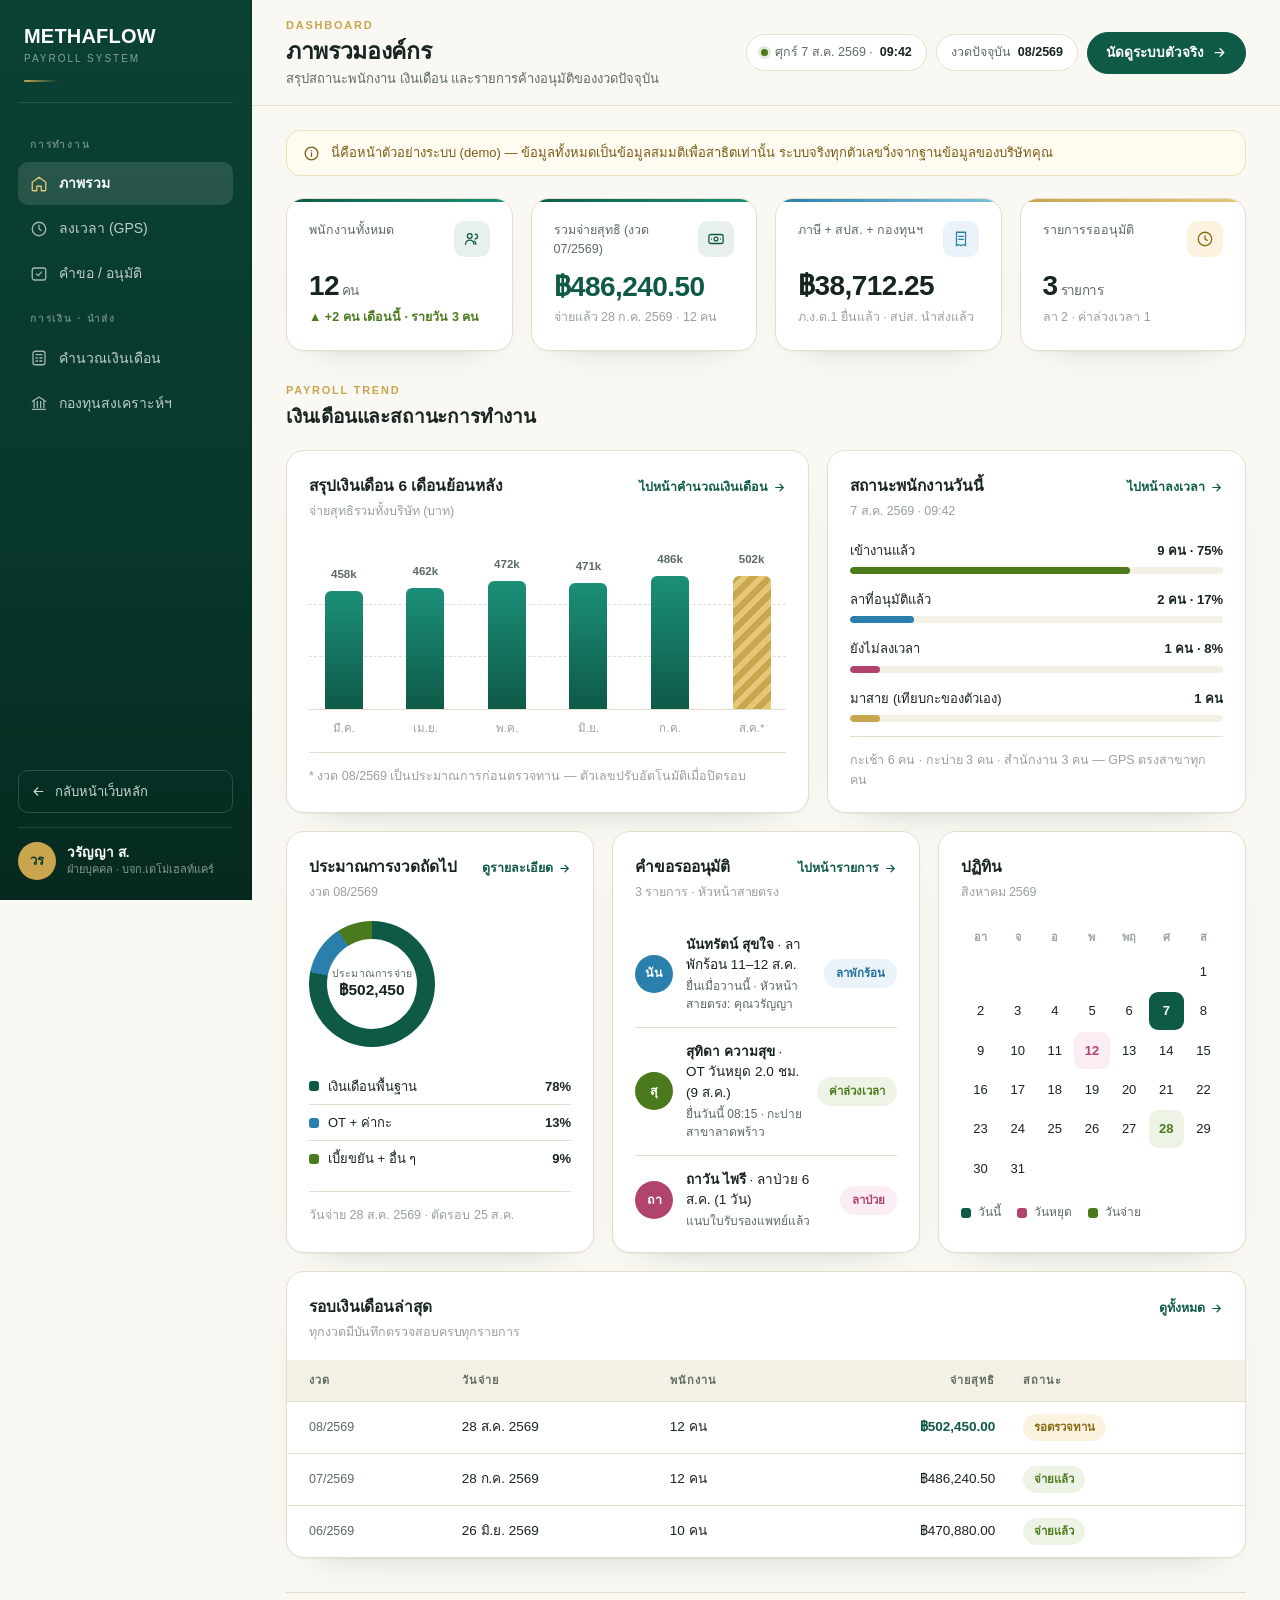
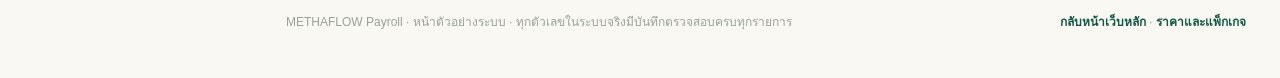
==== commit 62f8ba63: "Fix assets path in demo HTML files" ====
--- a/demo/index.html
+++ b/demo/index.html
@@ -9,7 +9,7 @@
 
 
 <style type="text/css">@font-face {font-family:'Prompt';font-style:normal;font-weight:400;src:url(/cf-fonts/s/prompt/5.2.8/vietnamese/400/normal.woff2);unicode-range:U+0102-0103,U+0110-0111,U+0128-0129,U+0168-0169,U+01A0-01A1,U+01AF-01B0,U+0300-0301,U+0303-0304,U+0308-0309,U+0323,U+0329,U+1EA0-1EF9,U+20AB;font-display:swap;}@font-face {font-family:'Prompt';font-style:normal;font-weight:400;src:url(/cf-fonts/s/prompt/5.2.8/latin/400/normal.woff2);unicode-range:U+0000-00FF,U+0131,U+0152-0153,U+02BB-02BC,U+02C6,U+02DA,U+02DC,U+0304,U+0308,U+0329,U+2000-206F,U+20AC,U+2122,U+2191,U+2193,U+2212,U+2215,U+FEFF,U+FFFD;font-display:swap;}@font-face {font-family:'Prompt';font-style:normal;font-weight:400;src:url(/cf-fonts/s/prompt/5.2.8/latin-ext/400/normal.woff2);unicode-range:U+0100-02BA,U+02BD-02C5,U+02C7-02CC,U+02CE-02D7,U+02DD-02FF,U+0304,U+0308,U+0329,U+1D00-1DBF,U+1E00-1E9F,U+1EF2-1EFF,U+2020,U+20A0-20AB,U+20AD-20C0,U+2113,U+2C60-2C7F,U+A720-A7FF;font-display:swap;}@font-face {font-family:'Prompt';font-style:normal;font-weight:400;src:url(/cf-fonts/s/prompt/5.2.8/thai/400/normal.woff2);unicode-range:U+02D7,U+0303,U+0331,U+0E01-0E5B,U+200C-200D,U+25CC;font-display:swap;}@font-face {font-family:'Prompt';font-style:normal;font-weight:500;src:url(/cf-fonts/s/prompt/5.2.8/latin/500/normal.woff2);unicode-range:U+0000-00FF,U+0131,U+0152-0153,U+02BB-02BC,U+02C6,U+02DA,U+02DC,U+0304,U+0308,U+0329,U+2000-206F,U+20AC,U+2122,U+2191,U+2193,U+2212,U+2215,U+FEFF,U+FFFD;font-display:swap;}@font-face {font-family:'Prompt';font-style:normal;font-weight:500;src:url(/cf-fonts/s/prompt/5.2.8/latin-ext/500/normal.woff2);unicode-range:U+0100-02BA,U+02BD-02C5,U+02C7-02CC,U+02CE-02D7,U+02DD-02FF,U+0304,U+0308,U+0329,U+1D00-1DBF,U+1E00-1E9F,U+1EF2-1EFF,U+2020,U+20A0-20AB,U+20AD-20C0,U+2113,U+2C60-2C7F,U+A720-A7FF;font-display:swap;}@font-face {font-family:'Prompt';font-style:normal;font-weight:500;src:url(/cf-fonts/s/prompt/5.2.8/thai/500/normal.woff2);unicode-range:U+02D7,U+0303,U+0331,U+0E01-0E5B,U+200C-200D,U+25CC;font-display:swap;}@font-face {font-family:'Prompt';font-style:normal;font-weight:500;src:url(/cf-fonts/s/prompt/5.2.8/vietnamese/500/normal.woff2);unicode-range:U+0102-0103,U+0110-0111,U+0128-0129,U+0168-0169,U+01A0-01A1,U+01AF-01B0,U+0300-0301,U+0303-0304,U+0308-0309,U+0323,U+0329,U+1EA0-1EF9,U+20AB;font-display:swap;}@font-face {font-family:'Prompt';font-style:normal;font-weight:600;src:url(/cf-fonts/s/prompt/5.2.8/latin-ext/600/normal.woff2);unicode-range:U+0100-02BA,U+02BD-02C5,U+02C7-02CC,U+02CE-02D7,U+02DD-02FF,U+0304,U+0308,U+0329,U+1D00-1DBF,U+1E00-1E9F,U+1EF2-1EFF,U+2020,U+20A0-20AB,U+20AD-20C0,U+2113,U+2C60-2C7F,U+A720-A7FF;font-display:swap;}@font-face {font-family:'Prompt';font-style:normal;font-weight:600;src:url(/cf-fonts/s/prompt/5.2.8/vietnamese/600/normal.woff2);unicode-range:U+0102-0103,U+0110-0111,U+0128-0129,U+0168-0169,U+01A0-01A1,U+01AF-01B0,U+0300-0301,U+0303-0304,U+0308-0309,U+0323,U+0329,U+1EA0-1EF9,U+20AB;font-display:swap;}@font-face {font-family:'Prompt';font-style:normal;font-weight:600;src:url(/cf-fonts/s/prompt/5.2.8/thai/600/normal.woff2);unicode-range:U+02D7,U+0303,U+0331,U+0E01-0E5B,U+200C-200D,U+25CC;font-display:swap;}@font-face {font-family:'Prompt';font-style:normal;font-weight:600;src:url(/cf-fonts/s/prompt/5.2.8/latin/600/normal.woff2);unicode-range:U+0000-00FF,U+0131,U+0152-0153,U+02BB-02BC,U+02C6,U+02DA,U+02DC,U+0304,U+0308,U+0329,U+2000-206F,U+20AC,U+2122,U+2191,U+2193,U+2212,U+2215,U+FEFF,U+FFFD;font-display:swap;}@font-face {font-family:'Prompt';font-style:normal;font-weight:700;src:url(/cf-fonts/s/prompt/5.2.8/latin-ext/700/normal.woff2);unicode-range:U+0100-02BA,U+02BD-02C5,U+02C7-02CC,U+02CE-02D7,U+02DD-02FF,U+0304,U+0308,U+0329,U+1D00-1DBF,U+1E00-1E9F,U+1EF2-1EFF,U+2020,U+20A0-20AB,U+20AD-20C0,U+2113,U+2C60-2C7F,U+A720-A7FF;font-display:swap;}@font-face {font-family:'Prompt';font-style:normal;font-weight:700;src:url(/cf-fonts/s/prompt/5.2.8/latin/700/normal.woff2);unicode-range:U+0000-00FF,U+0131,U+0152-0153,U+02BB-02BC,U+02C6,U+02DA,U+02DC,U+0304,U+0308,U+0329,U+2000-206F,U+20AC,U+2122,U+2191,U+2193,U+2212,U+2215,U+FEFF,U+FFFD;font-display:swap;}@font-face {font-family:'Prompt';font-style:normal;font-weight:700;src:url(/cf-fonts/s/prompt/5.2.8/vietnamese/700/normal.woff2);unicode-range:U+0102-0103,U+0110-0111,U+0128-0129,U+0168-0169,U+01A0-01A1,U+01AF-01B0,U+0300-0301,U+0303-0304,U+0308-0309,U+0323,U+0329,U+1EA0-1EF9,U+20AB;font-display:swap;}@font-face {font-family:'Prompt';font-style:normal;font-weight:700;src:url(/cf-fonts/s/prompt/5.2.8/thai/700/normal.woff2);unicode-range:U+02D7,U+0303,U+0331,U+0E01-0E5B,U+200C-200D,U+25CC;font-display:swap;}@font-face {font-family:'Prompt';font-style:normal;font-weight:800;src:url(/cf-fonts/s/prompt/5.2.8/vietnamese/800/normal.woff2);unicode-range:U+0102-0103,U+0110-0111,U+0128-0129,U+0168-0169,U+01A0-01A1,U+01AF-01B0,U+0300-0301,U+0303-0304,U+0308-0309,U+0323,U+0329,U+1EA0-1EF9,U+20AB;font-display:swap;}@font-face {font-family:'Prompt';font-style:normal;font-weight:800;src:url(/cf-fonts/s/prompt/5.2.8/thai/800/normal.woff2);unicode-range:U+02D7,U+0303,U+0331,U+0E01-0E5B,U+200C-200D,U+25CC;font-display:swap;}@font-face {font-family:'Prompt';font-style:normal;font-weight:800;src:url(/cf-fonts/s/prompt/5.2.8/latin-ext/800/normal.woff2);unicode-range:U+0100-02BA,U+02BD-02C5,U+02C7-02CC,U+02CE-02D7,U+02DD-02FF,U+0304,U+0308,U+0329,U+1D00-1DBF,U+1E00-1E9F,U+1EF2-1EFF,U+2020,U+20A0-20AB,U+20AD-20C0,U+2113,U+2C60-2C7F,U+A720-A7FF;font-display:swap;}@font-face {font-family:'Prompt';font-style:normal;font-weight:800;src:url(/cf-fonts/s/prompt/5.2.8/latin/800/normal.woff2);unicode-range:U+0000-00FF,U+0131,U+0152-0153,U+02BB-02BC,U+02C6,U+02DA,U+02DC,U+0304,U+0308,U+0329,U+2000-206F,U+20AC,U+2122,U+2191,U+2193,U+2212,U+2215,U+FEFF,U+FFFD;font-display:swap;}@font-face {font-family:'Sarabun';font-style:normal;font-weight:300;src:url(/cf-fonts/s/sarabun/5.2.8/latin-ext/300/normal.woff2);unicode-range:U+0100-02BA,U+02BD-02C5,U+02C7-02CC,U+02CE-02D7,U+02DD-02FF,U+0304,U+0308,U+0329,U+1D00-1DBF,U+1E00-1E9F,U+1EF2-1EFF,U+2020,U+20A0-20AB,U+20AD-20C0,U+2113,U+2C60-2C7F,U+A720-A7FF;font-display:swap;}@font-face {font-family:'Sarabun';font-style:normal;font-weight:300;src:url(/cf-fonts/s/sarabun/5.2.8/vietnamese/300/normal.woff2);unicode-range:U+0102-0103,U+0110-0111,U+0128-0129,U+0168-0169,U+01A0-01A1,U+01AF-01B0,U+0300-0301,U+0303-0304,U+0308-0309,U+0323,U+0329,U+1EA0-1EF9,U+20AB;font-display:swap;}@font-face {font-family:'Sarabun';font-style:normal;font-weight:300;src:url(/cf-fonts/s/sarabun/5.2.8/thai/300/normal.woff2);unicode-range:U+02D7,U+0303,U+0331,U+0E01-0E5B,U+200C-200D,U+25CC;font-display:swap;}@font-face {font-family:'Sarabun';font-style:normal;font-weight:300;src:url(/cf-fonts/s/sarabun/5.2.8/latin/300/normal.woff2);unicode-range:U+0000-00FF,U+0131,U+0152-0153,U+02BB-02BC,U+02C6,U+02DA,U+02DC,U+0304,U+0308,U+0329,U+2000-206F,U+20AC,U+2122,U+2191,U+2193,U+2212,U+2215,U+FEFF,U+FFFD;font-display:swap;}@font-face {font-family:'Sarabun';font-style:normal;font-weight:400;src:url(/cf-fonts/s/sarabun/5.2.8/vietnamese/400/normal.woff2);unicode-range:U+0102-0103,U+0110-0111,U+0128-0129,U+0168-0169,U+01A0-01A1,U+01AF-01B0,U+0300-0301,U+0303-0304,U+0308-0309,U+0323,U+0329,U+1EA0-1EF9,U+20AB;font-display:swap;}@font-face {font-family:'Sarabun';font-style:normal;font-weight:400;src:url(/cf-fonts/s/sarabun/5.2.8/latin-ext/400/normal.woff2);unicode-range:U+0100-02BA,U+02BD-02C5,U+02C7-02CC,U+02CE-02D7,U+02DD-02FF,U+0304,U+0308,U+0329,U+1D00-1DBF,U+1E00-1E9F,U+1EF2-1EFF,U+2020,U+20A0-20AB,U+20AD-20C0,U+2113,U+2C60-2C7F,U+A720-A7FF;font-display:swap;}@font-face {font-family:'Sarabun';font-style:normal;font-weight:400;src:url(/cf-fonts/s/sarabun/5.2.8/thai/400/normal.woff2);unicode-range:U+02D7,U+0303,U+0331,U+0E01-0E5B,U+200C-200D,U+25CC;font-display:swap;}@font-face {font-family:'Sarabun';font-style:normal;font-weight:400;src:url(/cf-fonts/s/sarabun/5.2.8/latin/400/normal.woff2);unicode-range:U+0000-00FF,U+0131,U+0152-0153,U+02BB-02BC,U+02C6,U+02DA,U+02DC,U+0304,U+0308,U+0329,U+2000-206F,U+20AC,U+2122,U+2191,U+2193,U+2212,U+2215,U+FEFF,U+FFFD;font-display:swap;}@font-face {font-family:'Sarabun';font-style:normal;font-weight:500;src:url(/cf-fonts/s/sarabun/5.2.8/latin/500/normal.woff2);unicode-range:U+0000-00FF,U+0131,U+0152-0153,U+02BB-02BC,U+02C6,U+02DA,U+02DC,U+0304,U+0308,U+0329,U+2000-206F,U+20AC,U+2122,U+2191,U+2193,U+2212,U+2215,U+FEFF,U+FFFD;font-display:swap;}@font-face {font-family:'Sarabun';font-style:normal;font-weight:500;src:url(/cf-fonts/s/sarabun/5.2.8/latin-ext/500/normal.woff2);unicode-range:U+0100-02BA,U+02BD-02C5,U+02C7-02CC,U+02CE-02D7,U+02DD-02FF,U+0304,U+0308,U+0329,U+1D00-1DBF,U+1E00-1E9F,U+1EF2-1EFF,U+2020,U+20A0-20AB,U+20AD-20C0,U+2113,U+2C60-2C7F,U+A720-A7FF;font-display:swap;}@font-face {font-family:'Sarabun';font-style:normal;font-weight:500;src:url(/cf-fonts/s/sarabun/5.2.8/vietnamese/500/normal.woff2);unicode-range:U+0102-0103,U+0110-0111,U+0128-0129,U+0168-0169,U+01A0-01A1,U+01AF-01B0,U+0300-0301,U+0303-0304,U+0308-0309,U+0323,U+0329,U+1EA0-1EF9,U+20AB;font-display:swap;}@font-face {font-family:'Sarabun';font-style:normal;font-weight:500;src:url(/cf-fonts/s/sarabun/5.2.8/thai/500/normal.woff2);unicode-range:U+02D7,U+0303,U+0331,U+0E01-0E5B,U+200C-200D,U+25CC;font-display:swap;}@font-face {font-family:'Sarabun';font-style:normal;font-weight:600;src:url(/cf-fonts/s/sarabun/5.2.8/vietnamese/600/normal.woff2);unicode-range:U+0102-0103,U+0110-0111,U+0128-0129,U+0168-0169,U+01A0-01A1,U+01AF-01B0,U+0300-0301,U+0303-0304,U+0308-0309,U+0323,U+0329,U+1EA0-1EF9,U+20AB;font-display:swap;}@font-face {font-family:'Sarabun';font-style:normal;font-weight:600;src:url(/cf-fonts/s/sarabun/5.2.8/latin-ext/600/normal.woff2);unicode-range:U+0100-02BA,U+02BD-02C5,U+02C7-02CC,U+02CE-02D7,U+02DD-02FF,U+0304,U+0308,U+0329,U+1D00-1DBF,U+1E00-1E9F,U+1EF2-1EFF,U+2020,U+20A0-20AB,U+20AD-20C0,U+2113,U+2C60-2C7F,U+A720-A7FF;font-display:swap;}@font-face {font-family:'Sarabun';font-style:normal;font-weight:600;src:url(/cf-fonts/s/sarabun/5.2.8/latin/600/normal.woff2);unicode-range:U+0000-00FF,U+0131,U+0152-0153,U+02BB-02BC,U+02C6,U+02DA,U+02DC,U+0304,U+0308,U+0329,U+2000-206F,U+20AC,U+2122,U+2191,U+2193,U+2212,U+2215,U+FEFF,U+FFFD;font-display:swap;}@font-face {font-family:'Sarabun';font-style:normal;font-weight:600;src:url(/cf-fonts/s/sarabun/5.2.8/thai/600/normal.woff2);unicode-range:U+02D7,U+0303,U+0331,U+0E01-0E5B,U+200C-200D,U+25CC;font-display:swap;}@font-face {font-family:'Sarabun';font-style:normal;font-weight:700;src:url(/cf-fonts/s/sarabun/5.2.8/latin/700/normal.woff2);unicode-range:U+0000-00FF,U+0131,U+0152-0153,U+02BB-02BC,U+02C6,U+02DA,U+02DC,U+0304,U+0308,U+0329,U+2000-206F,U+20AC,U+2122,U+2191,U+2193,U+2212,U+2215,U+FEFF,U+FFFD;font-display:swap;}@font-face {font-family:'Sarabun';font-style:normal;font-weight:700;src:url(/cf-fonts/s/sarabun/5.2.8/latin-ext/700/normal.woff2);unicode-range:U+0100-02BA,U+02BD-02C5,U+02C7-02CC,U+02CE-02D7,U+02DD-02FF,U+0304,U+0308,U+0329,U+1D00-1DBF,U+1E00-1E9F,U+1EF2-1EFF,U+2020,U+20A0-20AB,U+20AD-20C0,U+2113,U+2C60-2C7F,U+A720-A7FF;font-display:swap;}@font-face {font-family:'Sarabun';font-style:normal;font-weight:700;src:url(/cf-fonts/s/sarabun/5.2.8/vietnamese/700/normal.woff2);unicode-range:U+0102-0103,U+0110-0111,U+0128-0129,U+0168-0169,U+01A0-01A1,U+01AF-01B0,U+0300-0301,U+0303-0304,U+0308-0309,U+0323,U+0329,U+1EA0-1EF9,U+20AB;font-display:swap;}@font-face {font-family:'Sarabun';font-style:normal;font-weight:700;src:url(/cf-fonts/s/sarabun/5.2.8/thai/700/normal.woff2);unicode-range:U+02D7,U+0303,U+0331,U+0E01-0E5B,U+200C-200D,U+25CC;font-display:swap;}</style>
-<link rel="stylesheet" href="app.css">
+<link rel="stylesheet" href="assets/app.css">
 </head>
 <body>
 <div class="app">
--- a/demo/assets/app.css
+++ b/demo/assets/app.css
@@ -0,0 +1,408 @@
+/* ==========================================================================
+   METHAFLOW Payroll — Demo UI stylesheet   ·   demo/assets/app.css
+   โทนเดียวกับเว็บหลัก (style.css) : Prompt + Sarabun / เขียว–ครีม–ทอง
+   ครอบคลุม: index / timeclock / approvals / payroll / ewf
+   ========================================================================== */
+
+:root{
+  /* ---- design tokens : ตรงกับเว็บหลัก ---- */
+  --green:#0E5A47; --green-hover:#137057; --green-deep:#08382C; --green-tint:#E8F0EC;
+  --teal:#1B8F79;
+  --cream:#FAF8F2; --paper:#FFFFFF; --sand:#F4F0E6;
+  --ink:#182420; --muted:#5C6B63; --faint:#98A29A; --line:#E5DECD;
+  --gold:#C9A54E; --gold-soft:#E4C878;
+
+  /* ---- data palette ---- */
+  --grass:#4A7A1C; --sky:#2A7FAC; --plum:#B0446F; --amber:#B8862F;
+
+  /* ---- shape & type ---- */
+  --r-lg:18px; --r-md:14px; --r-sm:10px;
+  --shadow-card:0 1px 2px rgba(24,36,32,.04), 0 18px 40px -34px rgba(14,90,71,.45);
+  --shadow-pop:0 24px 50px -32px rgba(14,90,71,.5);
+  --font-d:'Prompt',-apple-system,BlinkMacSystemFont,'Segoe UI',sans-serif;
+  --font-b:'Sarabun',-apple-system,BlinkMacSystemFont,'Segoe UI',sans-serif;
+  --side-w:252px;
+}
+
+*{margin:0;padding:0;box-sizing:border-box}
+html{-webkit-text-size-adjust:100%;scroll-behavior:smooth}
+body{
+  font-family:var(--font-b); font-size:15px; line-height:1.65;
+  color:var(--ink); background:var(--cream);
+  -webkit-font-smoothing:antialiased; overflow-x:hidden;
+}
+a{color:inherit;text-decoration:none}
+b,strong{font-weight:600}
+svg{display:block}
+.num,.tnum{font-variant-numeric:tabular-nums;font-feature-settings:"tnum" 1}
+
+/* ==========================================================================
+   1 · SHELL
+   ========================================================================== */
+.app{display:flex;min-height:100vh;width:100%}
+
+/* ---- sidebar ---- */
+.side{
+  width:var(--side-w); flex:none; position:sticky; top:0; height:100vh;
+  display:flex; flex-direction:column; padding:24px 18px 20px;
+  background:linear-gradient(180deg,#0A4234 0%,var(--green-deep) 58%,#06291F 100%);
+  color:#fff; border-right:1px solid rgba(0,0,0,.2);
+}
+.side::-webkit-scrollbar{width:0}
+.logo{display:block;padding:0 6px 20px;border-bottom:1px solid rgba(255,255,255,.1)}
+.logo b{display:block;font-family:var(--font-d);font-size:20px;font-weight:800;letter-spacing:.01em;line-height:1.2}
+.logo span{display:block;margin-top:3px;font-size:10px;font-weight:500;letter-spacing:.2em;text-transform:uppercase;color:rgba(255,255,255,.5)}
+.logo .wave{height:2px;width:34px;margin-top:12px;border-radius:2px;background:linear-gradient(90deg,var(--gold),rgba(201,165,78,0))}
+
+.menu{display:flex;flex-direction:column;gap:2px;margin-top:20px;flex:1;overflow-y:auto}
+.menu .grp{font-family:var(--font-d);font-size:10px;font-weight:600;letter-spacing:.18em;text-transform:uppercase;
+  color:rgba(255,255,255,.38);padding:14px 12px 7px}
+.menu a{
+  position:relative; display:flex; align-items:center; gap:11px;
+  padding:10px 12px; border-radius:10px; font-size:14px; font-weight:400;
+  color:rgba(255,255,255,.74); transition:background .16s,color .16s;
+}
+.menu a svg{width:18px;height:18px;flex:none;fill:none;stroke:currentColor;stroke-width:1.7;stroke-linecap:round;stroke-linejoin:round;opacity:.85}
+.menu a:hover{background:rgba(255,255,255,.07);color:#fff}
+.menu a.on{background:rgba(255,255,255,.12);color:#fff;font-weight:600}
+.menu a.on svg{opacity:1;stroke:var(--gold-soft)}
+.menu a.on::before{content:"";position:absolute;left:-18px;top:50%;transform:translateY(-50%);
+  width:3px;height:22px;border-radius:0 3px 3px 0;background:var(--gold)}
+
+.side-foot{margin-top:14px;display:flex;flex-direction:column;gap:14px}
+.back{display:flex;align-items:center;gap:9px;padding:10px 12px;border-radius:10px;
+  border:1px solid rgba(255,255,255,.16);font-size:13px;color:rgba(255,255,255,.8);transition:background .16s,color .16s}
+.back svg{width:15px;height:15px;fill:none;stroke:currentColor;stroke-width:1.8;stroke-linecap:round;stroke-linejoin:round}
+.back:hover{background:rgba(255,255,255,.08);color:#fff}
+.me{display:flex;align-items:center;gap:11px;padding-top:14px;border-top:1px solid rgba(255,255,255,.12)}
+.me .av{width:38px;height:38px;border-radius:50%;flex:none;display:grid;place-items:center;
+  background:var(--gold);color:var(--green-deep);font-family:var(--font-d);font-weight:700;font-size:13px}
+.me .who{min-width:0}
+.me .who b{display:block;font-family:var(--font-d);font-size:13.5px;font-weight:600;line-height:1.35}
+.me .who small{display:block;font-size:11px;line-height:1.4;color:rgba(255,255,255,.52);
+  white-space:nowrap;overflow:hidden;text-overflow:ellipsis}
+
+/* ---- main column ---- */
+.main{flex:1;min-width:0;display:flex;flex-direction:column}
+.wrap{width:100%;max-width:1240px;margin:0 auto;padding:24px 34px 46px}
+
+/* ---- top bar ---- */
+.top{
+  position:sticky; top:0; z-index:40;
+  background:rgba(250,248,242,.9); backdrop-filter:blur(14px);
+  border-bottom:1px solid var(--line);
+}
+.top-in{width:100%;max-width:1240px;margin:0 auto;padding:16px 34px;
+  display:flex;align-items:center;justify-content:space-between;gap:20px;flex-wrap:wrap}
+.crumb{font-family:var(--font-d);font-size:11px;font-weight:600;letter-spacing:.16em;text-transform:uppercase;color:var(--gold);margin-bottom:3px}
+.top h1{font-family:var(--font-d);font-size:23px;font-weight:700;letter-spacing:-.015em;line-height:1.25}
+.top .lede{font-size:13px;color:var(--muted);margin-top:2px}
+.top .right{display:flex;align-items:center;gap:9px;flex-wrap:wrap}
+
+.chip{display:inline-flex;align-items:center;gap:7px;background:var(--paper);border:1px solid var(--line);
+  border-radius:999px;padding:7px 14px;font-size:12.5px;color:var(--muted);white-space:nowrap}
+.chip b{color:var(--ink);font-weight:600;font-variant-numeric:tabular-nums}
+.chip .live{width:7px;height:7px;border-radius:50%;background:var(--grass);box-shadow:0 0 0 3px rgba(74,122,28,.16)}
+
+.btn-cta{display:inline-flex;align-items:center;gap:8px;background:var(--green);color:#fff;
+  border:1px solid var(--green);border-radius:999px;padding:9px 18px;
+  font-family:var(--font-d);font-size:13.5px;font-weight:600;transition:background .16s,transform .16s}
+.btn-cta svg{width:15px;height:15px;fill:none;stroke:currentColor;stroke-width:2;stroke-linecap:round;stroke-linejoin:round}
+.btn-cta:hover{background:var(--green-hover);transform:translateY(-1px)}
+
+/* ---- demo notice ---- */
+.demo-note{display:flex;align-items:flex-start;gap:11px;background:#FFFBF0;border:1px solid #EEDFB6;
+  color:#7A5C14;border-radius:var(--r-md);padding:12px 16px;font-size:13px;line-height:1.55;margin-bottom:22px}
+.demo-note svg{width:17px;height:17px;flex:none;margin-top:2px;fill:none;stroke:currentColor;stroke-width:1.8;stroke-linecap:round;stroke-linejoin:round}
+
+/* ==========================================================================
+   2 · CARDS & GRIDS
+   ========================================================================== */
+.card{background:var(--paper);border:1px solid var(--line);border-radius:var(--r-lg);
+  padding:22px;box-shadow:var(--shadow-card)}
+
+.grid{display:grid;grid-template-columns:repeat(4,minmax(0,1fr));gap:18px}
+.row2,.row3{display:grid;gap:18px;margin-top:18px}
+.row2{grid-template-columns:1.25fr 1fr}
+.row3{grid-template-columns:repeat(3,minmax(0,1fr))}
+.span2{grid-column:span 2}
+
+/* ---- section heading ---- */
+.sec-hd{margin:30px 0 14px}
+.sec-hd .eyebrow{font-family:var(--font-d);font-size:11px;font-weight:600;letter-spacing:.16em;
+  text-transform:uppercase;color:var(--gold)}
+.sec-hd h2{font-family:var(--font-d);font-size:19px;font-weight:600;letter-spacing:-.01em;margin-top:2px}
+.sec-hd p{font-size:13.5px;color:var(--muted);margin-top:3px}
+
+/* ---- KPI ---- */
+.kpi{position:relative;overflow:hidden;display:flex;flex-direction:column}
+.kpi::after{content:"";position:absolute;inset:0 0 auto 0;height:3px;background:var(--green-tint)}
+.kpi.k-green::after{background:linear-gradient(90deg,var(--green),var(--teal))}
+.kpi.k-gold::after{background:linear-gradient(90deg,var(--gold),var(--gold-soft))}
+.kpi.k-sky::after{background:linear-gradient(90deg,var(--sky),#7FC2DE)}
+.kpi.k-plum::after{background:linear-gradient(90deg,var(--plum),#E39BB8)}
+.kpi .k-top{display:flex;align-items:flex-start;justify-content:space-between;gap:12px}
+.kpi h3{font-family:var(--font-d);font-size:12.5px;font-weight:500;color:var(--muted);line-height:1.45}
+.kpi .ico{width:36px;height:36px;flex:none;border-radius:10px;display:grid;place-items:center;background:var(--green-tint);color:var(--green)}
+.kpi .ico svg{width:18px;height:18px;fill:none;stroke:currentColor;stroke-width:1.7;stroke-linecap:round;stroke-linejoin:round}
+.kpi .ico.i-gold{background:#FBF3DF;color:#8A6A14}
+.kpi .ico.i-sky{background:#E9F3F9;color:var(--sky)}
+.kpi .ico.i-plum{background:#FBEDF3;color:var(--plum)}
+.kpi .v{font-family:var(--font-d);font-size:28px;font-weight:700;letter-spacing:-.02em;line-height:1.2;
+  margin:12px 0 4px;font-variant-numeric:tabular-nums;word-break:break-word}
+.kpi .v u{font-size:13.5px;font-weight:500;text-decoration:none;color:var(--muted);margin-left:3px}
+.kpi .d{font-size:12.5px;color:var(--faint);margin-top:auto}
+.kpi .d.up{color:var(--grass);font-weight:600}
+.kpi .d.dim{color:var(--faint)}
+
+/* ---- card header ---- */
+.hd{display:flex;align-items:baseline;justify-content:space-between;gap:12px;margin-bottom:18px;flex-wrap:wrap}
+.hd h3{font-family:var(--font-d);font-size:15.5px;font-weight:600;letter-spacing:-.005em}
+.hd .sub{display:block;font-family:var(--font-b);font-weight:400;color:var(--faint);font-size:12.5px;margin-top:2px}
+.hd a{display:inline-flex;align-items:center;gap:5px;font-size:12.5px;color:var(--green);font-weight:600;white-space:nowrap;transition:gap .16s}
+.hd a svg{width:13px;height:13px;fill:none;stroke:currentColor;stroke-width:2.2;stroke-linecap:round;stroke-linejoin:round}
+.hd a:hover{gap:9px;color:var(--green-hover)}
+p.sub{color:var(--muted);font-size:12.5px;line-height:1.6}
+.note{margin-top:14px;padding-top:13px;border-top:1px solid var(--line);font-size:12.5px;color:var(--faint);line-height:1.6}
+
+/* ---- pills / badges / tags ---- */
+.pill{display:inline-block;font-size:11.5px;font-weight:600;padding:3px 11px;border-radius:999px;
+  background:var(--green-tint);color:var(--green)}
+.pill.b{background:#FBF3DF;color:#8A6A14}
+.tag{font-family:var(--font-d);font-size:11.5px;font-weight:600;padding:5px 12px;border-radius:999px;white-space:nowrap;flex:none}
+.tag.leave{background:#E9F3F9;color:#1F6F9E}
+.tag.ot{background:#EDF4E5;color:var(--grass)}
+.tag.sick{background:#FBEDF3;color:var(--plum)}
+.bdg{display:inline-block;font-size:11.5px;font-weight:600;padding:4px 11px;border-radius:999px;white-space:nowrap}
+.bdg.paid{background:#EDF4E5;color:var(--grass)}
+.bdg.rev{background:#FBF3DF;color:#8A6A14}
+.bdg.off{background:var(--sand);color:var(--muted)}
+.bdg.ok{background:var(--green-tint);color:var(--green)}
+
+/* ==========================================================================
+   3 · CHARTS
+   ========================================================================== */
+.bars{position:relative;display:flex;align-items:flex-end;gap:12px;height:170px;padding-top:10px;
+  border-bottom:1px solid var(--line)}
+.bars::before{content:"";position:absolute;left:0;right:0;top:38%;border-top:1px dashed var(--line)}
+.bars::after{content:"";position:absolute;left:0;right:0;top:69%;border-top:1px dashed var(--line)}
+.bars .bar{position:relative;z-index:1;flex:1;display:flex;flex-direction:column;align-items:center;justify-content:flex-end;height:100%;gap:7px}
+.bars .bar span{font-family:var(--font-d);font-size:11.5px;color:var(--muted);font-weight:600;font-variant-numeric:tabular-nums}
+.bars .bar i{width:100%;max-width:38px;border-radius:6px 6px 0 0;display:block;
+  background:linear-gradient(180deg,var(--teal),var(--green));transition:filter .16s}
+.bars .bar:hover i{filter:brightness(1.08)}
+.bars .bar.est i{background:repeating-linear-gradient(135deg,var(--gold) 0 6px,var(--gold-soft) 6px 12px)}
+.xlab{display:flex;gap:12px;margin-top:9px}
+.xlab span{flex:1;text-align:center;font-size:11.5px;color:var(--faint)}
+
+.stat{margin-bottom:15px}
+.stat:last-of-type{margin-bottom:0}
+.stat .t{display:flex;justify-content:space-between;gap:10px;font-size:13px;margin-bottom:6px}
+.stat .t b{font-weight:600;font-variant-numeric:tabular-nums}
+.track{height:7px;border-radius:6px;background:var(--sand);overflow:hidden}
+.track i{display:block;height:100%;border-radius:6px}
+
+.donutwrap{display:flex;align-items:center;gap:22px;flex-wrap:wrap}
+.donut{width:126px;height:126px;border-radius:50%;flex:none;display:grid;place-items:center;text-align:center;
+  background:conic-gradient(var(--green) 0 78%, var(--sky) 78% 91%, var(--grass) 91% 100%)}
+.donut b{width:90px;height:90px;border-radius:50%;background:var(--paper);display:grid;place-items:center;align-content:center;
+  font-family:var(--font-d);font-size:15.5px;font-weight:700;line-height:1.25;font-variant-numeric:tabular-nums}
+.donut b small{display:block;font-family:var(--font-b);font-size:10.5px;color:var(--muted);font-weight:400;letter-spacing:.02em}
+.lg{list-style:none;flex:1;min-width:160px}
+.lg li{display:flex;justify-content:space-between;align-items:center;padding:7px 0;font-size:13px;border-bottom:1px solid var(--line)}
+.lg li:last-child{border-bottom:none}
+.lg li b{font-variant-numeric:tabular-nums}
+.lg .sw{width:10px;height:10px;border-radius:3px;display:inline-block;margin-right:9px}
+.lg span{display:flex;align-items:center}
+
+/* ==========================================================================
+   4 · ROWS (requests / timeclock)
+   ========================================================================== */
+.req{display:flex;align-items:center;gap:13px;padding:14px 0;border-bottom:1px solid var(--line)}
+.req:first-of-type{padding-top:0}
+.req:last-child{border-bottom:none;padding-bottom:0}
+.req .av{width:38px;height:38px;border-radius:50%;flex:none;display:grid;place-items:center;
+  color:#fff;font-family:var(--font-d);font-weight:600;font-size:12.5px}
+.req p{flex:1;font-size:13.5px;min-width:0;line-height:1.5}
+.req p b{font-weight:600}
+.req p small{display:block;font-size:12px;color:var(--muted);margin-top:2px}
+
+.rowline{display:flex;align-items:center;gap:14px;padding:14px 0;border-bottom:1px solid var(--line)}
+.rowline:first-of-type{padding-top:0}
+.rowline:last-child{border-bottom:none;padding-bottom:0}
+.rowline .av{width:38px;height:38px;border-radius:50%;flex:none;display:grid;place-items:center;
+  color:#fff;font-family:var(--font-d);font-weight:600;font-size:12.5px;background:var(--green)}
+.rowline .who{flex:1;min-width:0}
+.rowline .who b{display:block;font-size:13.5px;font-weight:600}
+.rowline .who small{font-size:12px;color:var(--muted)}
+.rowline .time{text-align:right;flex:none;min-width:86px}
+.rowline .time b{display:block;font-family:var(--font-d);font-size:15px;font-weight:600;font-variant-numeric:tabular-nums}
+.rowline .time small{font-size:11.5px;color:var(--faint)}
+.rowline.is-late .time b{color:var(--amber)}
+.rowline.is-off .time b{color:var(--faint)}
+
+.actions{display:flex;gap:8px;flex-wrap:wrap;flex:none}
+.btn{font-family:var(--font-d);font-size:13px;font-weight:600;padding:8px 16px;border-radius:9px;
+  border:1px solid var(--line);background:var(--paper);color:var(--ink);cursor:pointer;transition:all .16s}
+.btn:hover{border-color:var(--faint)}
+.btn.ok{background:var(--green);border-color:var(--green);color:#fff}
+.btn.ok:hover{background:var(--green-hover);border-color:var(--green-hover)}
+.btn.no{color:var(--plum);border-color:#EFD3DF;background:#fff}
+.btn.no:hover{background:#FBEDF3}
+
+/* ==========================================================================
+   5 · TABLES
+   ========================================================================== */
+.tbl-wrap{margin:0 -22px -22px;padding:0;overflow-x:auto;-webkit-overflow-scrolling:touch;border-radius:0 0 var(--r-lg) var(--r-lg)}
+.tbl{width:100%;border-collapse:collapse;font-size:13.5px;min-width:520px}
+.tbl thead th{position:sticky;top:0;background:var(--sand);text-align:left;
+  font-family:var(--font-d);font-size:11px;font-weight:600;letter-spacing:.09em;text-transform:uppercase;
+  color:var(--muted);padding:11px 14px;white-space:nowrap;border-bottom:1px solid var(--line)}
+.tbl thead th:first-child{padding-left:22px}
+.tbl thead th:last-child{padding-right:22px}
+.tbl td{padding:12px 14px;border-bottom:1px solid var(--line);white-space:nowrap;vertical-align:middle}
+.tbl td:first-child{padding-left:22px}
+.tbl td:last-child{padding-right:22px}
+.tbl tbody tr:last-child td{border-bottom:none}
+.tbl tbody tr:hover td{background:#FCFBF7}
+.tbl .num{text-align:right;font-variant-numeric:tabular-nums}
+.tbl .c{text-align:center}
+.tbl .id{font-variant-numeric:tabular-nums;color:var(--muted);font-size:12.5px}
+.tbl b{font-weight:700}
+.tbl .strong{color:var(--green);font-weight:700}
+.tbl tfoot td{background:var(--green-tint);font-weight:700;padding:13px 14px;border-top:1px solid var(--line);white-space:nowrap}
+.tbl tfoot td:first-child{padding-left:22px}
+.tbl tfoot td:last-child{padding-right:22px}
+
+/* ==========================================================================
+   6 · CALENDAR
+   ========================================================================== */
+table.cal{width:100%;border-collapse:separate;border-spacing:2px;text-align:center}
+table.cal th{font-family:var(--font-d);font-size:11px;color:var(--faint);font-weight:600;padding:5px 0}
+table.cal td{font-size:13px;padding:8px 0;border-radius:9px;color:var(--ink);font-variant-numeric:tabular-nums}
+table.cal td:empty{background:transparent}
+table.cal td.today{background:var(--green);color:#fff;font-weight:700}
+table.cal td.hol{background:#FBEDF3;color:var(--plum);font-weight:600}
+table.cal td.pay{background:#EDF4E5;color:var(--grass);font-weight:700}
+.keys{display:flex;gap:16px;margin-top:14px;flex-wrap:wrap}
+.keys span{display:flex;align-items:center;gap:7px;font-size:12px;color:var(--muted)}
+.keys i{width:10px;height:10px;border-radius:3px;display:inline-block}
+
+/* ==========================================================================
+   7 · FOOTER
+   ========================================================================== */
+.foot{margin-top:34px;padding-top:20px;border-top:1px solid var(--line);
+  display:flex;justify-content:space-between;align-items:center;gap:12px;flex-wrap:wrap;
+  font-size:12px;color:var(--faint)}
+.foot a{color:var(--green);font-weight:600}
+
+/* ==========================================================================
+   8 · RESPONSIVE
+   ========================================================================== */
+@media (max-width:1180px){
+  .grid{grid-template-columns:repeat(2,minmax(0,1fr))}
+  .row2{grid-template-columns:1fr}
+  .row3{grid-template-columns:repeat(2,minmax(0,1fr))}
+  .span2{grid-column:auto}
+}
+@media (max-width:980px){
+  :root{--side-w:100%}
+  .app{flex-direction:column}
+  .side{position:static;height:auto;width:100%;padding:14px 18px;
+    display:grid;grid-template-columns:auto 1fr auto;align-items:center;gap:12px 16px}
+  .logo{padding:0;border-bottom:none}
+  .logo .wave{display:none}
+  .menu{grid-column:1/-1;flex-direction:row;flex-wrap:nowrap;overflow-x:auto;gap:6px;margin-top:2px;padding-bottom:2px}
+  .menu .grp{display:none}
+  .menu a{padding:8px 13px;font-size:13px;white-space:nowrap}
+  .menu a.on::before{display:none}
+  .side-foot{grid-column:3;margin-top:0;flex-direction:row;align-items:center;gap:10px;grid-row:1}
+  .back span{display:none}
+  .back{padding:9px 11px}
+  .me{padding-top:0;border-top:none}
+  .me .who{display:none}
+  .top-in,.wrap{padding-left:22px;padding-right:22px}
+  .row3{grid-template-columns:1fr}
+}
+@media (max-width:640px){
+  .top-in{padding:14px 18px}
+  .wrap{padding:18px 18px 34px}
+  .grid{grid-template-columns:1fr;gap:14px}
+  .row2,.row3{gap:14px;margin-top:14px}
+  .top h1{font-size:20px}
+  .top .right .chip:nth-child(n+2){display:none}
+  .card{padding:18px}
+  .kpi .v{font-size:25px}
+  .tbl-wrap{margin:0 -18px -18px}
+  .tbl thead th:first-child,.tbl td:first-child,.tbl tfoot td:first-child{padding-left:18px}
+  .tbl thead th:last-child,.tbl td:last-child,.tbl tfoot td:last-child{padding-right:18px}
+  .donutwrap{justify-content:center}
+  .req{flex-wrap:wrap}
+  .req .tag,.req .actions{margin-left:51px}
+  .rowline{flex-wrap:wrap}
+  .rowline .time{margin-left:52px;text-align:left}
+}
+@media (max-width:400px){
+  .wrap{padding:14px 14px 28px}
+  .card{padding:16px}
+}
+@media print{
+  .side,.top .right,.demo-note{display:none}
+  .card{box-shadow:none;break-inside:avoid}
+}
+
+/* ==========================================================================
+   9 · MOBILE POLISH — แถบเมนูบนแตะง่าย + ปุ่ม CTA ไม่ใหญ่เกิน
+   ========================================================================== */
+@media (max-width:980px){
+  .menu{scroll-snap-type:x proximity;scrollbar-width:none;
+    -webkit-mask-image:linear-gradient(90deg,#000 90%,transparent);
+            mask-image:linear-gradient(90deg,#000 90%,transparent)}
+  .menu::-webkit-scrollbar{height:0}
+  .menu a{scroll-snap-align:start;min-height:42px;background:rgba(255,255,255,.07)}
+  .menu a.on{background:var(--gold);color:var(--green-deep)}
+  .menu a.on svg{stroke:var(--green-deep)}
+  .btn-cta{padding:8px 14px;font-size:13px}
+}
+@media (max-width:640px){
+  .top-in{padding:12px 16px;gap:10px}
+  .top .lede{display:none}
+  .top .right{gap:8px}
+  .btn-cta{padding:8px 13px;font-size:12.5px}
+  .btn-cta svg{width:13px;height:13px}
+}
+@media (max-width:420px){
+  .menu a{font-size:12.5px;padding:8px 11px}
+  .top .right .chip{font-size:12px;padding:6px 12px}
+  .btn-cta{padding:8px 12px;font-size:12px}
+}
+
+/* ==========================================================================
+   10 · UTILITIES — แทน inline style ทั้งหมด (ไม่ต้องใช้ style-src 'unsafe-inline')
+   ========================================================================== */
+.u-bg-amber{background:var(--amber)}
+.u-bg-faint{background:var(--faint)}
+.u-bg-gold{background:var(--gold)}
+.u-bg-grass{background:var(--grass)}
+.u-bg-green{background:var(--green)}
+.u-bg-plum{background:var(--plum)}
+.u-bg-sky{background:var(--sky)}
+.u-bg-teal{background:var(--teal)}
+.u-color-green{color:var(--green)}
+.u-gtc-1fr{grid-template-columns:1fr}
+.u-h-74{height:74%}
+.u-h-76{height:76%}
+.u-h-79{height:79%}
+.u-h-80{height:80%}
+.u-h-85{height:85%}
+.u-h-92{height:92%}
+.u-m-22px-0-14px{margin:22px 0 14px}
+.u-mt-12px{margin-top:12px}
+.u-w-13{width:13%}
+.u-w-17{width:17%}
+.u-w-33{width:33%}
+.u-w-66{width:66%}
+.u-w-75{width:75%}
+.u-w-78{width:78%}
+.u-w-8{width:8%}
+.u-w-9{width:9%}
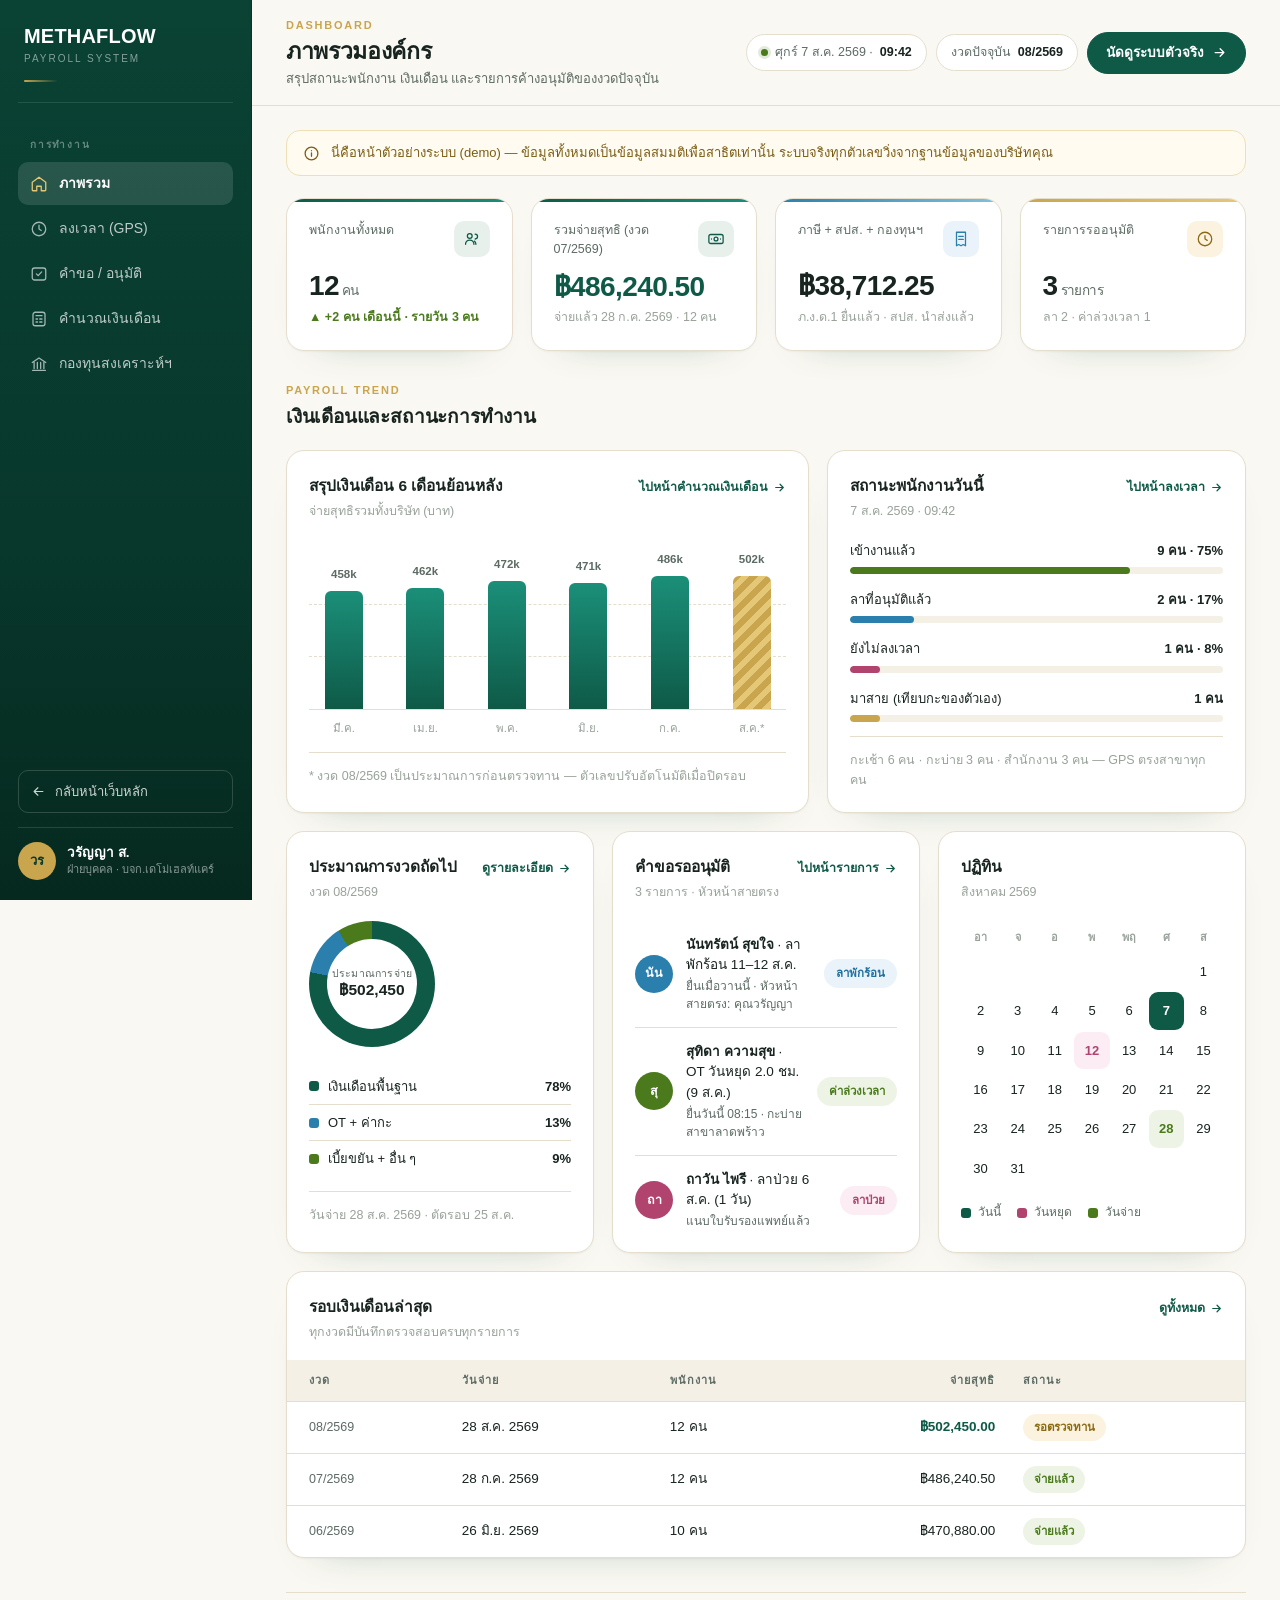
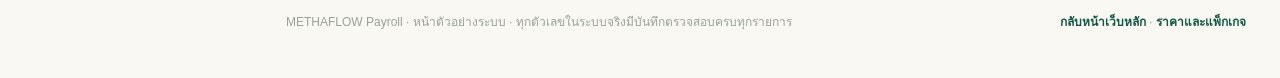
==== commit ae5116a5: "Fix sidebar demo routes" ====
--- a/demo/index.html
+++ b/demo/index.html
@@ -9,26 +9,25 @@
 
 
 <style type="text/css">@font-face {font-family:'Prompt';font-style:normal;font-weight:400;src:url(/cf-fonts/s/prompt/5.2.8/vietnamese/400/normal.woff2);unicode-range:U+0102-0103,U+0110-0111,U+0128-0129,U+0168-0169,U+01A0-01A1,U+01AF-01B0,U+0300-0301,U+0303-0304,U+0308-0309,U+0323,U+0329,U+1EA0-1EF9,U+20AB;font-display:swap;}@font-face {font-family:'Prompt';font-style:normal;font-weight:400;src:url(/cf-fonts/s/prompt/5.2.8/latin/400/normal.woff2);unicode-range:U+0000-00FF,U+0131,U+0152-0153,U+02BB-02BC,U+02C6,U+02DA,U+02DC,U+0304,U+0308,U+0329,U+2000-206F,U+20AC,U+2122,U+2191,U+2193,U+2212,U+2215,U+FEFF,U+FFFD;font-display:swap;}@font-face {font-family:'Prompt';font-style:normal;font-weight:400;src:url(/cf-fonts/s/prompt/5.2.8/latin-ext/400/normal.woff2);unicode-range:U+0100-02BA,U+02BD-02C5,U+02C7-02CC,U+02CE-02D7,U+02DD-02FF,U+0304,U+0308,U+0329,U+1D00-1DBF,U+1E00-1E9F,U+1EF2-1EFF,U+2020,U+20A0-20AB,U+20AD-20C0,U+2113,U+2C60-2C7F,U+A720-A7FF;font-display:swap;}@font-face {font-family:'Prompt';font-style:normal;font-weight:400;src:url(/cf-fonts/s/prompt/5.2.8/thai/400/normal.woff2);unicode-range:U+02D7,U+0303,U+0331,U+0E01-0E5B,U+200C-200D,U+25CC;font-display:swap;}@font-face {font-family:'Prompt';font-style:normal;font-weight:500;src:url(/cf-fonts/s/prompt/5.2.8/latin/500/normal.woff2);unicode-range:U+0000-00FF,U+0131,U+0152-0153,U+02BB-02BC,U+02C6,U+02DA,U+02DC,U+0304,U+0308,U+0329,U+2000-206F,U+20AC,U+2122,U+2191,U+2193,U+2212,U+2215,U+FEFF,U+FFFD;font-display:swap;}@font-face {font-family:'Prompt';font-style:normal;font-weight:500;src:url(/cf-fonts/s/prompt/5.2.8/latin-ext/500/normal.woff2);unicode-range:U+0100-02BA,U+02BD-02C5,U+02C7-02CC,U+02CE-02D7,U+02DD-02FF,U+0304,U+0308,U+0329,U+1D00-1DBF,U+1E00-1E9F,U+1EF2-1EFF,U+2020,U+20A0-20AB,U+20AD-20C0,U+2113,U+2C60-2C7F,U+A720-A7FF;font-display:swap;}@font-face {font-family:'Prompt';font-style:normal;font-weight:500;src:url(/cf-fonts/s/prompt/5.2.8/thai/500/normal.woff2);unicode-range:U+02D7,U+0303,U+0331,U+0E01-0E5B,U+200C-200D,U+25CC;font-display:swap;}@font-face {font-family:'Prompt';font-style:normal;font-weight:500;src:url(/cf-fonts/s/prompt/5.2.8/vietnamese/500/normal.woff2);unicode-range:U+0102-0103,U+0110-0111,U+0128-0129,U+0168-0169,U+01A0-01A1,U+01AF-01B0,U+0300-0301,U+0303-0304,U+0308-0309,U+0323,U+0329,U+1EA0-1EF9,U+20AB;font-display:swap;}@font-face {font-family:'Prompt';font-style:normal;font-weight:600;src:url(/cf-fonts/s/prompt/5.2.8/latin-ext/600/normal.woff2);unicode-range:U+0100-02BA,U+02BD-02C5,U+02C7-02CC,U+02CE-02D7,U+02DD-02FF,U+0304,U+0308,U+0329,U+1D00-1DBF,U+1E00-1E9F,U+1EF2-1EFF,U+2020,U+20A0-20AB,U+20AD-20C0,U+2113,U+2C60-2C7F,U+A720-A7FF;font-display:swap;}@font-face {font-family:'Prompt';font-style:normal;font-weight:600;src:url(/cf-fonts/s/prompt/5.2.8/vietnamese/600/normal.woff2);unicode-range:U+0102-0103,U+0110-0111,U+0128-0129,U+0168-0169,U+01A0-01A1,U+01AF-01B0,U+0300-0301,U+0303-0304,U+0308-0309,U+0323,U+0329,U+1EA0-1EF9,U+20AB;font-display:swap;}@font-face {font-family:'Prompt';font-style:normal;font-weight:600;src:url(/cf-fonts/s/prompt/5.2.8/thai/600/normal.woff2);unicode-range:U+02D7,U+0303,U+0331,U+0E01-0E5B,U+200C-200D,U+25CC;font-display:swap;}@font-face {font-family:'Prompt';font-style:normal;font-weight:600;src:url(/cf-fonts/s/prompt/5.2.8/latin/600/normal.woff2);unicode-range:U+0000-00FF,U+0131,U+0152-0153,U+02BB-02BC,U+02C6,U+02DA,U+02DC,U+0304,U+0308,U+0329,U+2000-206F,U+20AC,U+2122,U+2191,U+2193,U+2212,U+2215,U+FEFF,U+FFFD;font-display:swap;}@font-face {font-family:'Prompt';font-style:normal;font-weight:700;src:url(/cf-fonts/s/prompt/5.2.8/latin-ext/700/normal.woff2);unicode-range:U+0100-02BA,U+02BD-02C5,U+02C7-02CC,U+02CE-02D7,U+02DD-02FF,U+0304,U+0308,U+0329,U+1D00-1DBF,U+1E00-1E9F,U+1EF2-1EFF,U+2020,U+20A0-20AB,U+20AD-20C0,U+2113,U+2C60-2C7F,U+A720-A7FF;font-display:swap;}@font-face {font-family:'Prompt';font-style:normal;font-weight:700;src:url(/cf-fonts/s/prompt/5.2.8/latin/700/normal.woff2);unicode-range:U+0000-00FF,U+0131,U+0152-0153,U+02BB-02BC,U+02C6,U+02DA,U+02DC,U+0304,U+0308,U+0329,U+2000-206F,U+20AC,U+2122,U+2191,U+2193,U+2212,U+2215,U+FEFF,U+FFFD;font-display:swap;}@font-face {font-family:'Prompt';font-style:normal;font-weight:700;src:url(/cf-fonts/s/prompt/5.2.8/vietnamese/700/normal.woff2);unicode-range:U+0102-0103,U+0110-0111,U+0128-0129,U+0168-0169,U+01A0-01A1,U+01AF-01B0,U+0300-0301,U+0303-0304,U+0308-0309,U+0323,U+0329,U+1EA0-1EF9,U+20AB;font-display:swap;}@font-face {font-family:'Prompt';font-style:normal;font-weight:700;src:url(/cf-fonts/s/prompt/5.2.8/thai/700/normal.woff2);unicode-range:U+02D7,U+0303,U+0331,U+0E01-0E5B,U+200C-200D,U+25CC;font-display:swap;}@font-face {font-family:'Prompt';font-style:normal;font-weight:800;src:url(/cf-fonts/s/prompt/5.2.8/vietnamese/800/normal.woff2);unicode-range:U+0102-0103,U+0110-0111,U+0128-0129,U+0168-0169,U+01A0-01A1,U+01AF-01B0,U+0300-0301,U+0303-0304,U+0308-0309,U+0323,U+0329,U+1EA0-1EF9,U+20AB;font-display:swap;}@font-face {font-family:'Prompt';font-style:normal;font-weight:800;src:url(/cf-fonts/s/prompt/5.2.8/thai/800/normal.woff2);unicode-range:U+02D7,U+0303,U+0331,U+0E01-0E5B,U+200C-200D,U+25CC;font-display:swap;}@font-face {font-family:'Prompt';font-style:normal;font-weight:800;src:url(/cf-fonts/s/prompt/5.2.8/latin-ext/800/normal.woff2);unicode-range:U+0100-02BA,U+02BD-02C5,U+02C7-02CC,U+02CE-02D7,U+02DD-02FF,U+0304,U+0308,U+0329,U+1D00-1DBF,U+1E00-1E9F,U+1EF2-1EFF,U+2020,U+20A0-20AB,U+20AD-20C0,U+2113,U+2C60-2C7F,U+A720-A7FF;font-display:swap;}@font-face {font-family:'Prompt';font-style:normal;font-weight:800;src:url(/cf-fonts/s/prompt/5.2.8/latin/800/normal.woff2);unicode-range:U+0000-00FF,U+0131,U+0152-0153,U+02BB-02BC,U+02C6,U+02DA,U+02DC,U+0304,U+0308,U+0329,U+2000-206F,U+20AC,U+2122,U+2191,U+2193,U+2212,U+2215,U+FEFF,U+FFFD;font-display:swap;}@font-face {font-family:'Sarabun';font-style:normal;font-weight:300;src:url(/cf-fonts/s/sarabun/5.2.8/latin-ext/300/normal.woff2);unicode-range:U+0100-02BA,U+02BD-02C5,U+02C7-02CC,U+02CE-02D7,U+02DD-02FF,U+0304,U+0308,U+0329,U+1D00-1DBF,U+1E00-1E9F,U+1EF2-1EFF,U+2020,U+20A0-20AB,U+20AD-20C0,U+2113,U+2C60-2C7F,U+A720-A7FF;font-display:swap;}@font-face {font-family:'Sarabun';font-style:normal;font-weight:300;src:url(/cf-fonts/s/sarabun/5.2.8/vietnamese/300/normal.woff2);unicode-range:U+0102-0103,U+0110-0111,U+0128-0129,U+0168-0169,U+01A0-01A1,U+01AF-01B0,U+0300-0301,U+0303-0304,U+0308-0309,U+0323,U+0329,U+1EA0-1EF9,U+20AB;font-display:swap;}@font-face {font-family:'Sarabun';font-style:normal;font-weight:300;src:url(/cf-fonts/s/sarabun/5.2.8/thai/300/normal.woff2);unicode-range:U+02D7,U+0303,U+0331,U+0E01-0E5B,U+200C-200D,U+25CC;font-display:swap;}@font-face {font-family:'Sarabun';font-style:normal;font-weight:300;src:url(/cf-fonts/s/sarabun/5.2.8/latin/300/normal.woff2);unicode-range:U+0000-00FF,U+0131,U+0152-0153,U+02BB-02BC,U+02C6,U+02DA,U+02DC,U+0304,U+0308,U+0329,U+2000-206F,U+20AC,U+2122,U+2191,U+2193,U+2212,U+2215,U+FEFF,U+FFFD;font-display:swap;}@font-face {font-family:'Sarabun';font-style:normal;font-weight:400;src:url(/cf-fonts/s/sarabun/5.2.8/vietnamese/400/normal.woff2);unicode-range:U+0102-0103,U+0110-0111,U+0128-0129,U+0168-0169,U+01A0-01A1,U+01AF-01B0,U+0300-0301,U+0303-0304,U+0308-0309,U+0323,U+0329,U+1EA0-1EF9,U+20AB;font-display:swap;}@font-face {font-family:'Sarabun';font-style:normal;font-weight:400;src:url(/cf-fonts/s/sarabun/5.2.8/latin-ext/400/normal.woff2);unicode-range:U+0100-02BA,U+02BD-02C5,U+02C7-02CC,U+02CE-02D7,U+02DD-02FF,U+0304,U+0308,U+0329,U+1D00-1DBF,U+1E00-1E9F,U+1EF2-1EFF,U+2020,U+20A0-20AB,U+20AD-20C0,U+2113,U+2C60-2C7F,U+A720-A7FF;font-display:swap;}@font-face {font-family:'Sarabun';font-style:normal;font-weight:400;src:url(/cf-fonts/s/sarabun/5.2.8/thai/400/normal.woff2);unicode-range:U+02D7,U+0303,U+0331,U+0E01-0E5B,U+200C-200D,U+25CC;font-display:swap;}@font-face {font-family:'Sarabun';font-style:normal;font-weight:400;src:url(/cf-fonts/s/sarabun/5.2.8/latin/400/normal.woff2);unicode-range:U+0000-00FF,U+0131,U+0152-0153,U+02BB-02BC,U+02C6,U+02DA,U+02DC,U+0304,U+0308,U+0329,U+2000-206F,U+20AC,U+2122,U+2191,U+2193,U+2212,U+2215,U+FEFF,U+FFFD;font-display:swap;}@font-face {font-family:'Sarabun';font-style:normal;font-weight:500;src:url(/cf-fonts/s/sarabun/5.2.8/latin/500/normal.woff2);unicode-range:U+0000-00FF,U+0131,U+0152-0153,U+02BB-02BC,U+02C6,U+02DA,U+02DC,U+0304,U+0308,U+0329,U+2000-206F,U+20AC,U+2122,U+2191,U+2193,U+2212,U+2215,U+FEFF,U+FFFD;font-display:swap;}@font-face {font-family:'Sarabun';font-style:normal;font-weight:500;src:url(/cf-fonts/s/sarabun/5.2.8/latin-ext/500/normal.woff2);unicode-range:U+0100-02BA,U+02BD-02C5,U+02C7-02CC,U+02CE-02D7,U+02DD-02FF,U+0304,U+0308,U+0329,U+1D00-1DBF,U+1E00-1E9F,U+1EF2-1EFF,U+2020,U+20A0-20AB,U+20AD-20C0,U+2113,U+2C60-2C7F,U+A720-A7FF;font-display:swap;}@font-face {font-family:'Sarabun';font-style:normal;font-weight:500;src:url(/cf-fonts/s/sarabun/5.2.8/vietnamese/500/normal.woff2);unicode-range:U+0102-0103,U+0110-0111,U+0128-0129,U+0168-0169,U+01A0-01A1,U+01AF-01B0,U+0300-0301,U+0303-0304,U+0308-0309,U+0323,U+0329,U+1EA0-1EF9,U+20AB;font-display:swap;}@font-face {font-family:'Sarabun';font-style:normal;font-weight:500;src:url(/cf-fonts/s/sarabun/5.2.8/thai/500/normal.woff2);unicode-range:U+02D7,U+0303,U+0331,U+0E01-0E5B,U+200C-200D,U+25CC;font-display:swap;}@font-face {font-family:'Sarabun';font-style:normal;font-weight:600;src:url(/cf-fonts/s/sarabun/5.2.8/vietnamese/600/normal.woff2);unicode-range:U+0102-0103,U+0110-0111,U+0128-0129,U+0168-0169,U+01A0-01A1,U+01AF-01B0,U+0300-0301,U+0303-0304,U+0308-0309,U+0323,U+0329,U+1EA0-1EF9,U+20AB;font-display:swap;}@font-face {font-family:'Sarabun';font-style:normal;font-weight:600;src:url(/cf-fonts/s/sarabun/5.2.8/latin-ext/600/normal.woff2);unicode-range:U+0100-02BA,U+02BD-02C5,U+02C7-02CC,U+02CE-02D7,U+02DD-02FF,U+0304,U+0308,U+0329,U+1D00-1DBF,U+1E00-1E9F,U+1EF2-1EFF,U+2020,U+20A0-20AB,U+20AD-20C0,U+2113,U+2C60-2C7F,U+A720-A7FF;font-display:swap;}@font-face {font-family:'Sarabun';font-style:normal;font-weight:600;src:url(/cf-fonts/s/sarabun/5.2.8/latin/600/normal.woff2);unicode-range:U+0000-00FF,U+0131,U+0152-0153,U+02BB-02BC,U+02C6,U+02DA,U+02DC,U+0304,U+0308,U+0329,U+2000-206F,U+20AC,U+2122,U+2191,U+2193,U+2212,U+2215,U+FEFF,U+FFFD;font-display:swap;}@font-face {font-family:'Sarabun';font-style:normal;font-weight:600;src:url(/cf-fonts/s/sarabun/5.2.8/thai/600/normal.woff2);unicode-range:U+02D7,U+0303,U+0331,U+0E01-0E5B,U+200C-200D,U+25CC;font-display:swap;}@font-face {font-family:'Sarabun';font-style:normal;font-weight:700;src:url(/cf-fonts/s/sarabun/5.2.8/latin/700/normal.woff2);unicode-range:U+0000-00FF,U+0131,U+0152-0153,U+02BB-02BC,U+02C6,U+02DA,U+02DC,U+0304,U+0308,U+0329,U+2000-206F,U+20AC,U+2122,U+2191,U+2193,U+2212,U+2215,U+FEFF,U+FFFD;font-display:swap;}@font-face {font-family:'Sarabun';font-style:normal;font-weight:700;src:url(/cf-fonts/s/sarabun/5.2.8/latin-ext/700/normal.woff2);unicode-range:U+0100-02BA,U+02BD-02C5,U+02C7-02CC,U+02CE-02D7,U+02DD-02FF,U+0304,U+0308,U+0329,U+1D00-1DBF,U+1E00-1E9F,U+1EF2-1EFF,U+2020,U+20A0-20AB,U+20AD-20C0,U+2113,U+2C60-2C7F,U+A720-A7FF;font-display:swap;}@font-face {font-family:'Sarabun';font-style:normal;font-weight:700;src:url(/cf-fonts/s/sarabun/5.2.8/vietnamese/700/normal.woff2);unicode-range:U+0102-0103,U+0110-0111,U+0128-0129,U+0168-0169,U+01A0-01A1,U+01AF-01B0,U+0300-0301,U+0303-0304,U+0308-0309,U+0323,U+0329,U+1EA0-1EF9,U+20AB;font-display:swap;}@font-face {font-family:'Sarabun';font-style:normal;font-weight:700;src:url(/cf-fonts/s/sarabun/5.2.8/thai/700/normal.woff2);unicode-range:U+02D7,U+0303,U+0331,U+0E01-0E5B,U+200C-200D,U+25CC;font-display:swap;}</style>
-<link rel="stylesheet" href="assets/app.css">
+<link rel="stylesheet" href="/demo/assets/app.css">
 </head>
 <body>
 <div class="app">
 
   <!-- ===== sidebar ===== -->
   <aside class="side">
-    <a class="logo" href="../index.html"><b>METHAFLOW</b><span>Payroll System</span><div class="wave"></div></a>
+    <a class="logo" href="/"><b>METHAFLOW</b><span>Payroll System</span><div class="wave"></div></a>
     <nav class="menu">
       <div class="grp">การทำงาน</div>
-      <a href="index.html" class="on" aria-current="page">
+      <a href="/demo/index.html" class="on" aria-current="page">
         <svg viewBox="0 0 24 24"><path d="M3 9.6 12 3l9 6.6V20a1 1 0 0 1-1 1h-5v-6H9v6H4a1 1 0 0 1-1-1z"/></svg>ภาพรวม</a>
-      <a href="timeclock.html">
+      <a href="/demo/timeclock.html">
         <svg viewBox="0 0 24 24"><circle cx="12" cy="12" r="9"/><path d="M12 7v5l3 2"/></svg>ลงเวลา (GPS)</a>
-      <a href="approvals.html">
+      <a href="/demo/approvals.html">
         <svg viewBox="0 0 24 24"><rect x="3" y="4" width="18" height="16" rx="3"/><path d="M8.5 11.8l2.4 2.4 4.6-5"/></svg>คำขอ / อนุมัติ</a>
-      <div class="grp">การเงิน · นำส่ง</div>
-      <a href="payroll.html">
+      <a href="/demo/payroll.html">
         <svg viewBox="0 0 24 24"><rect x="4" y="3" width="16" height="18" rx="3"/><path d="M8 7.5h8M8 12h2m3 0h3M8 16h2m3 0h3"/></svg>คำนวณเงินเดือน</a>
-      <a href="ewf.html">
+      <a href="/demo/ewf.html">
         <svg viewBox="0 0 24 24"><path d="M3 10 12 4l9 6"/><path d="M5.5 10v8m4.3-8v8m4.4-8v8m4.3-8v8"/><path d="M3.5 20.5h17"/></svg>กองทุนสงเคราะห์ฯ</a>
     </nav>
     <div class="side-foot">
